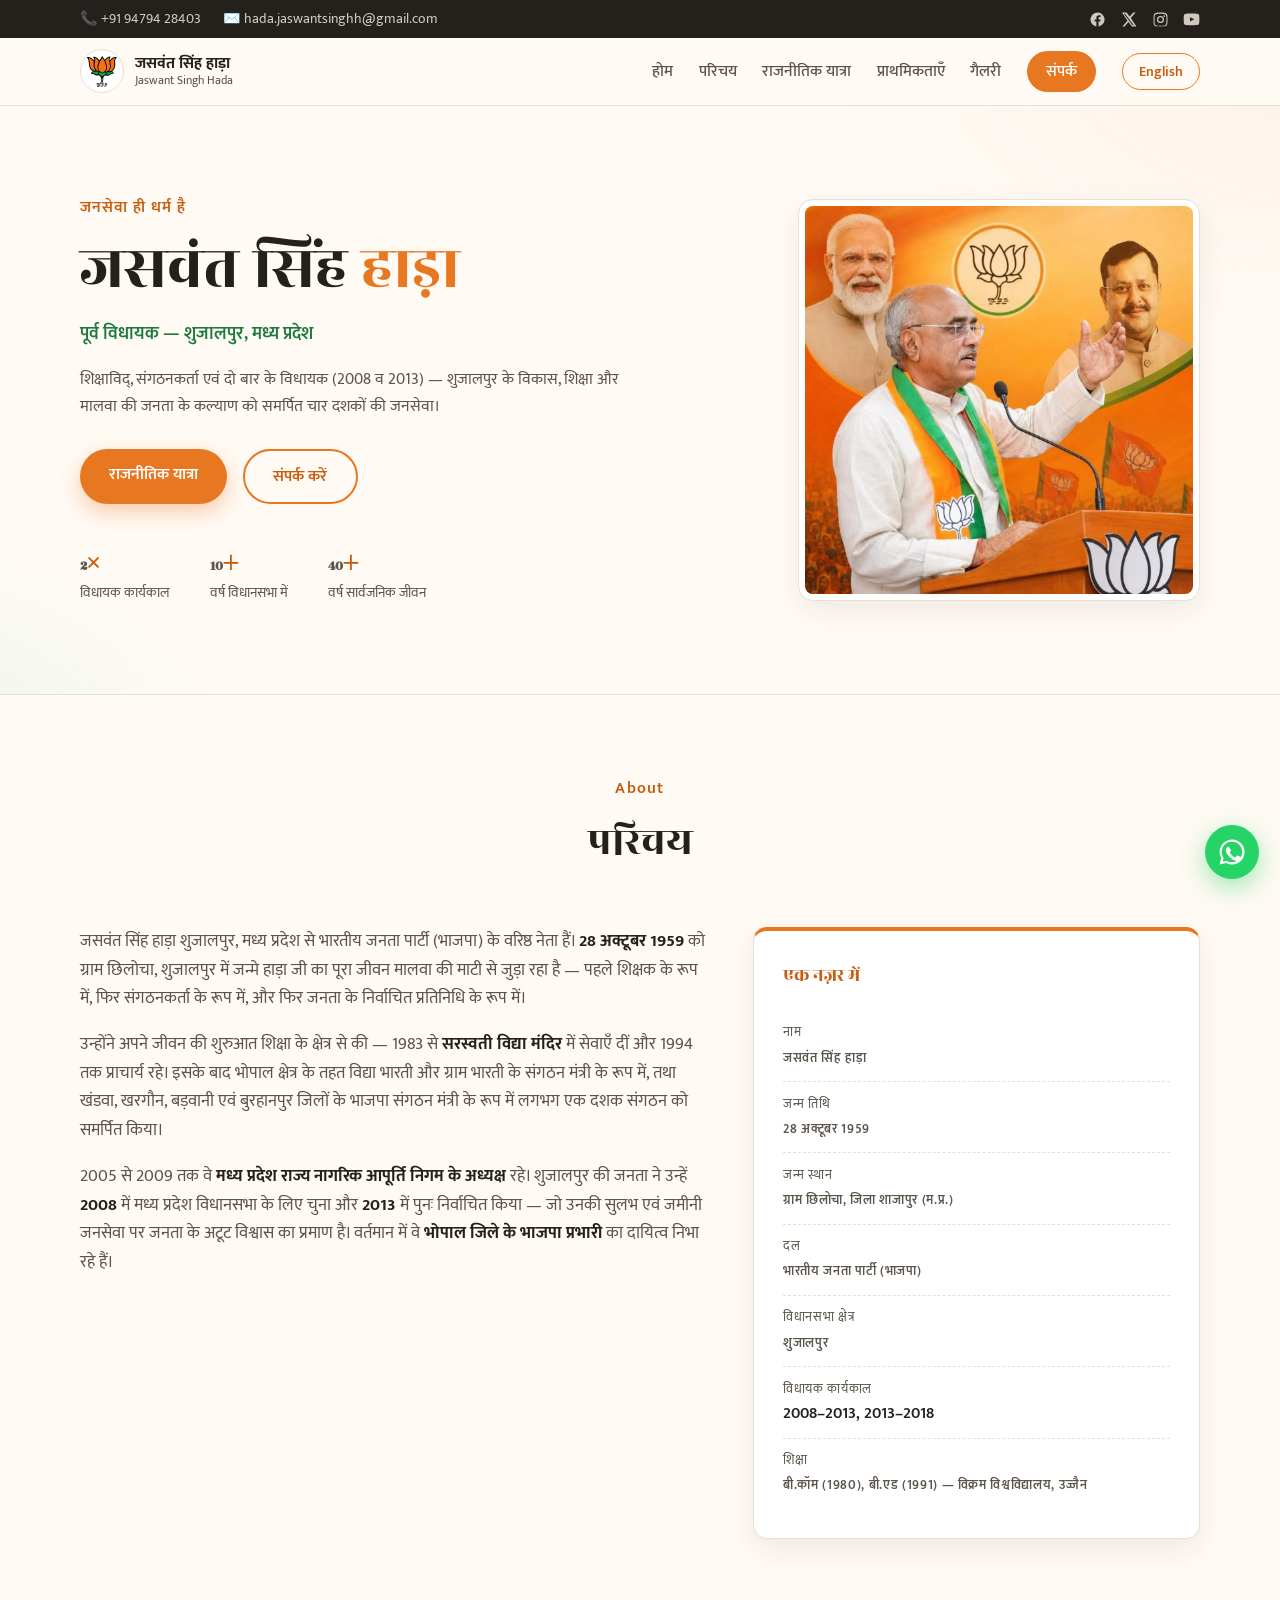
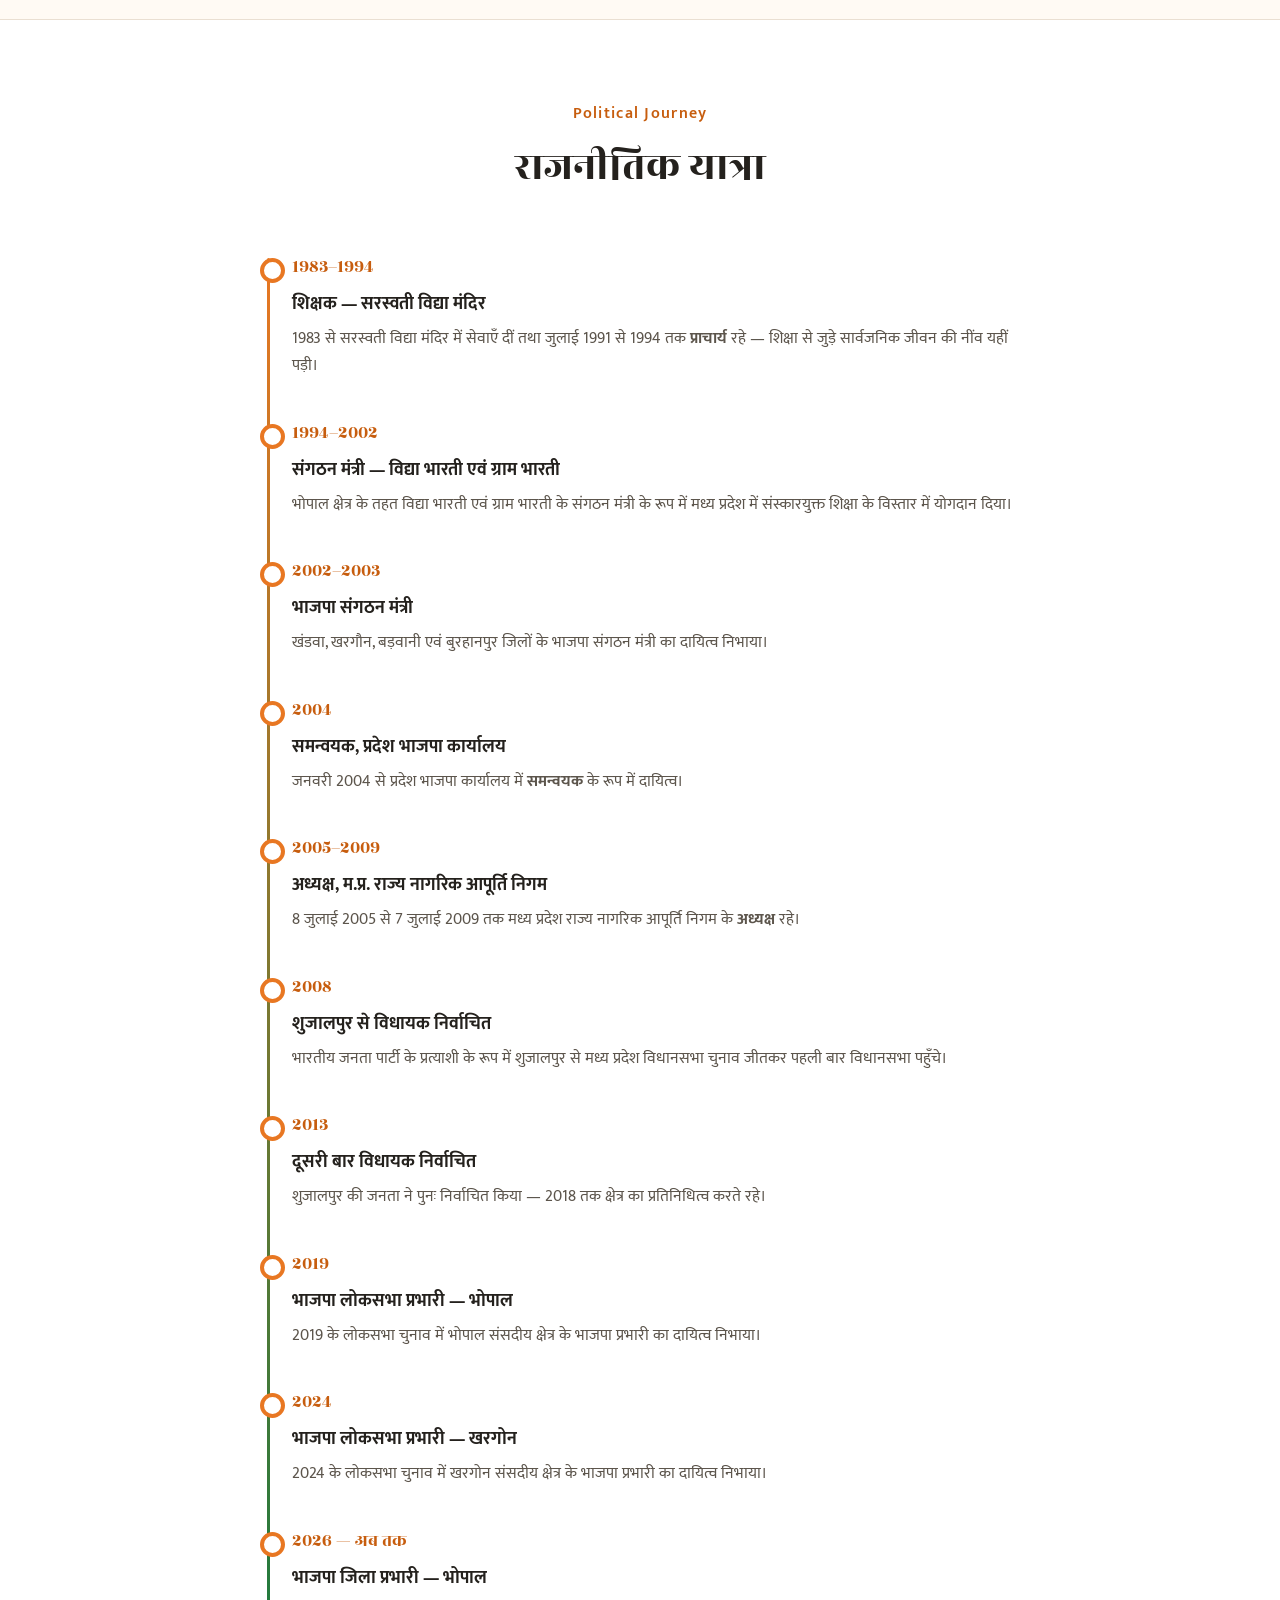
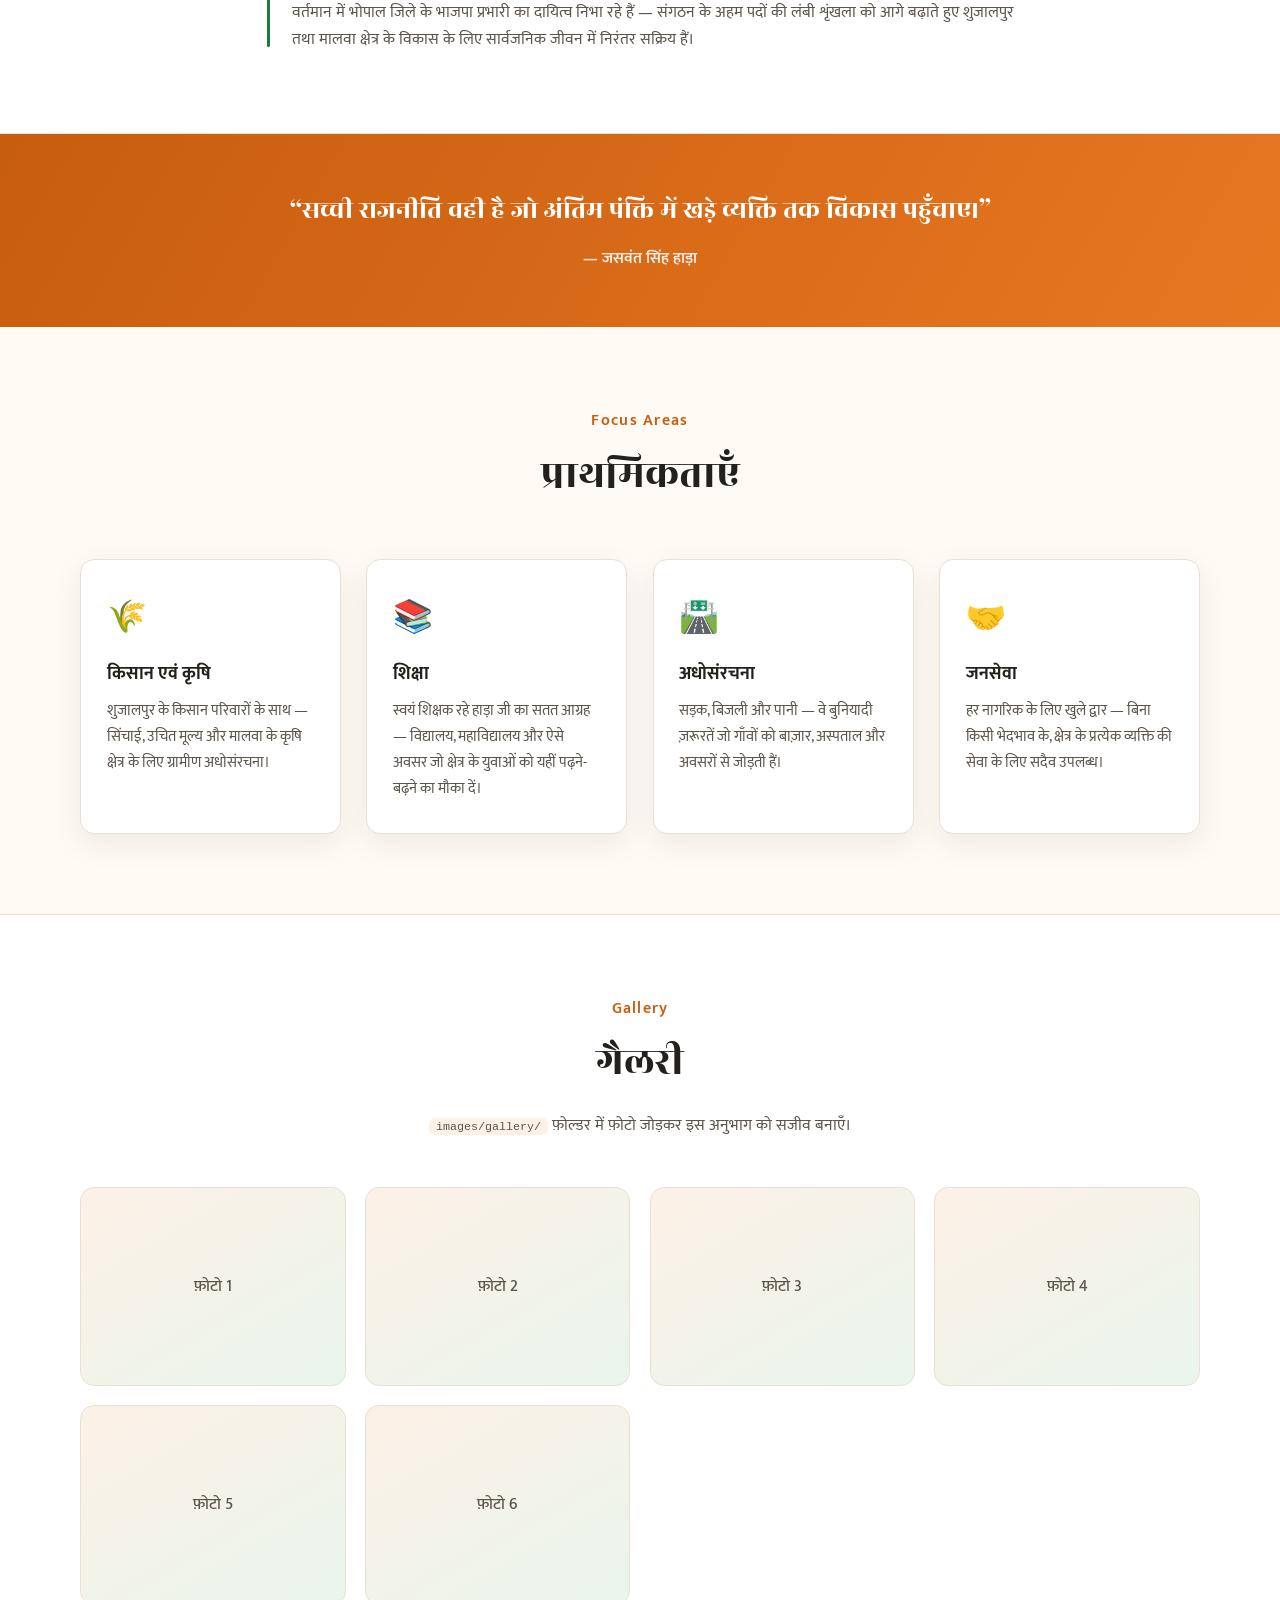
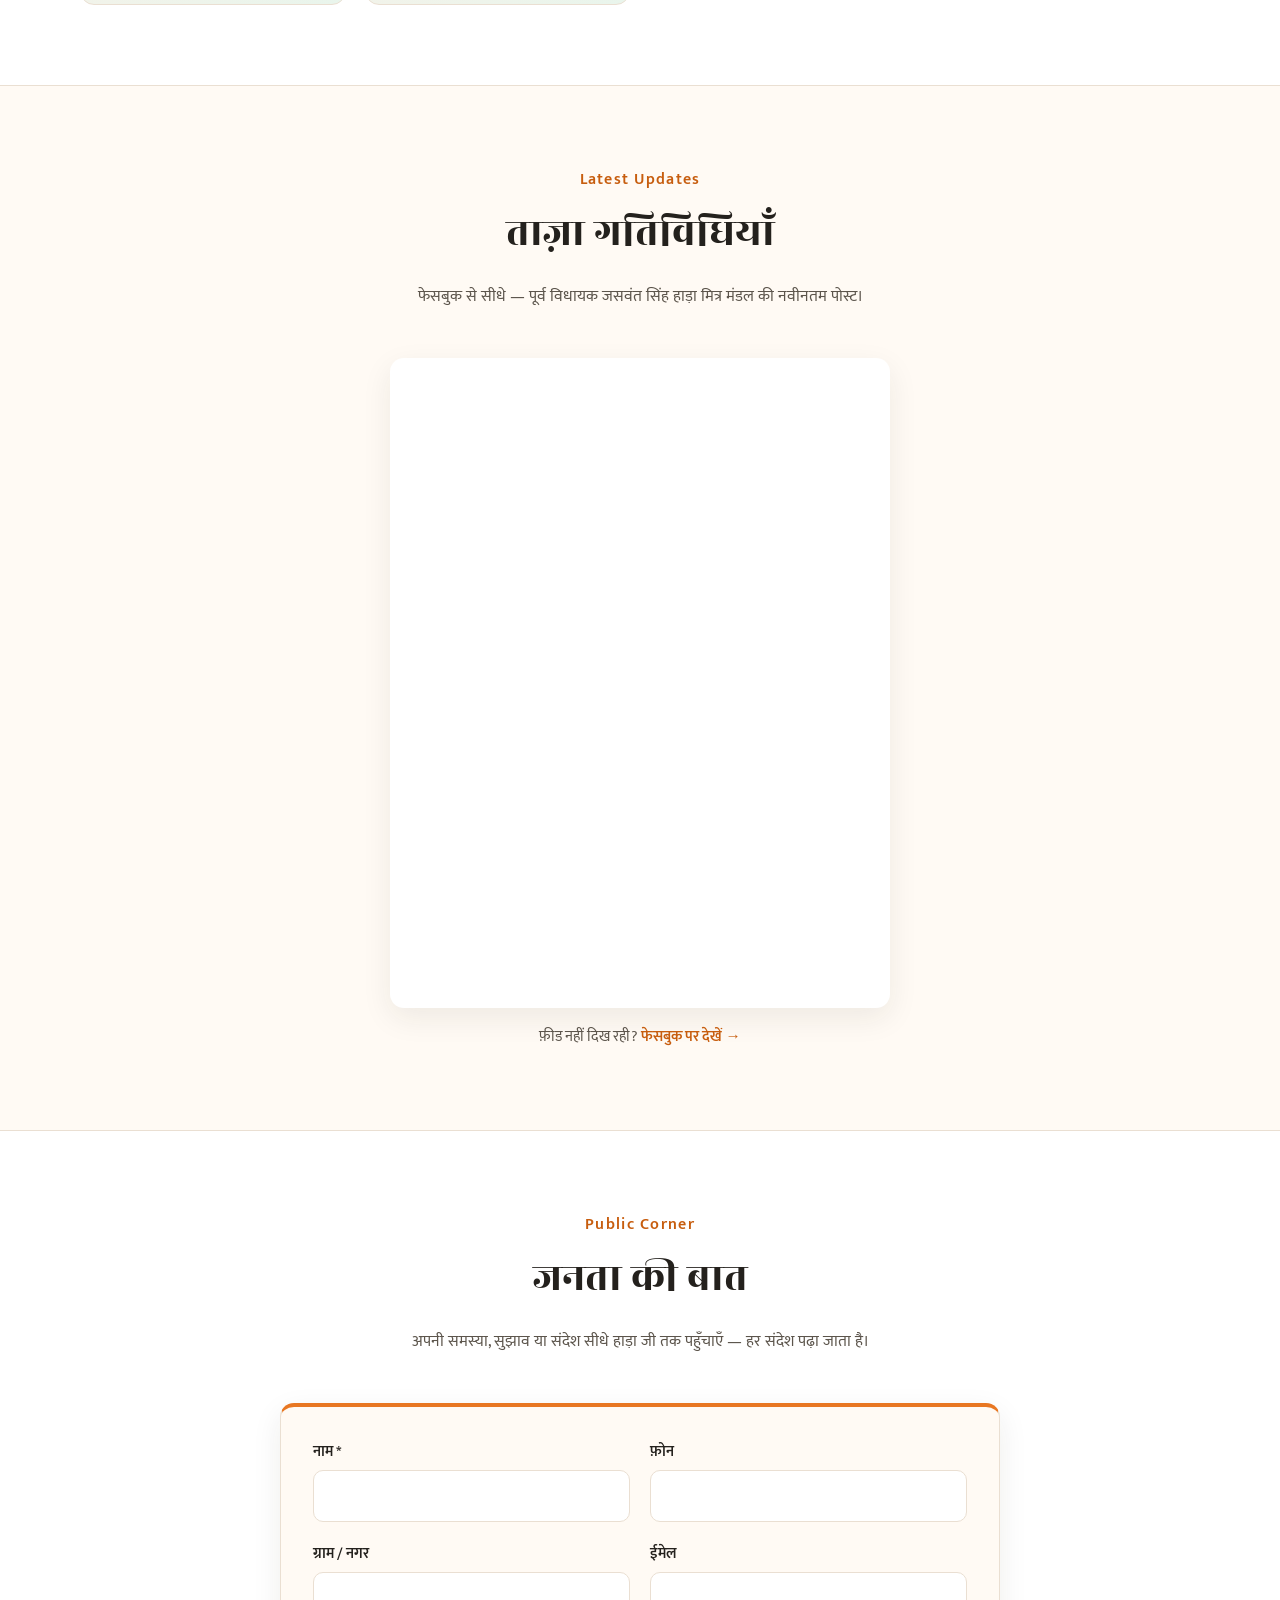
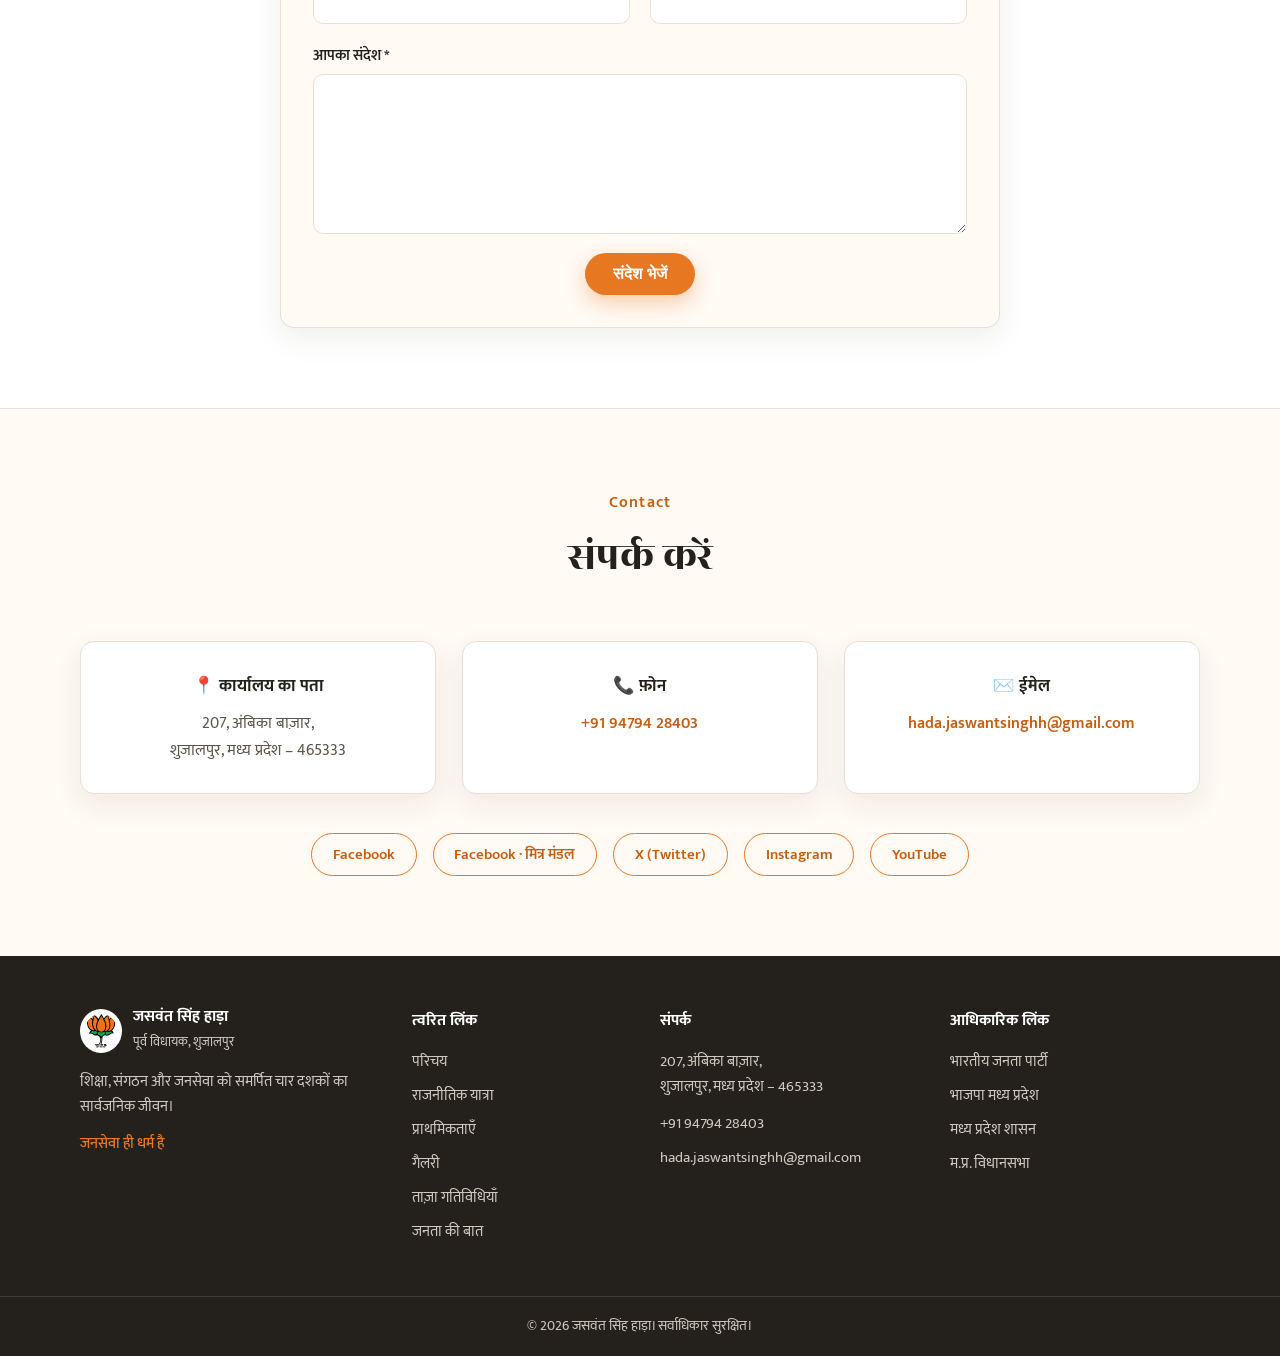
==== index.html @ 02f691a1 "Official website for Jaswant Singh Hada, former MLA Shujalpur Bilingual (Hindi default / English) si" ====
<!DOCTYPE html>
<html lang="hi" data-lang="hi">
<head>
  <meta charset="UTF-8" />
  <meta name="viewport" content="width=device-width, initial-scale=1.0" />
  <title>जसवंत सिंह हाड़ा | पूर्व विधायक, शुजालपुर</title>
  <meta name="description" content="जसवंत सिंह हाड़ा — पूर्व विधायक, शुजालपुर (मध्य प्रदेश), भारतीय जनता पार्टी की आधिकारिक वेबसाइट। Official website of Jaswant Singh Hada — former MLA, Shujalpur, Madhya Pradesh (BJP)." />
  <link rel="preconnect" href="https://fonts.googleapis.com" />
  <link rel="preconnect" href="https://fonts.gstatic.com" crossorigin />
  <link href="https://fonts.googleapis.com/css2?family=Mukta:wght@300;400;500;600;700&family=Rozha+One&display=swap" rel="stylesheet" />
  <link rel="icon" href="images/bjp-logo.svg" type="image/svg+xml" />
  <link rel="stylesheet" href="css/style.css" />
</head>
<body>

  <!-- ============ TOP BAR ============ -->
  <div class="topbar">
    <div class="container topbar-inner">
      <div class="topbar-contact">
        <a href="tel:+919479428403">📞 +91 94794 28403</a>
        <a href="mailto:hada.jaswantsinghh@gmail.com" class="topbar-email">✉️ hada.jaswantsinghh@gmail.com</a>
      </div>
      <div class="topbar-socials">
        <a href="https://www.facebook.com/Hada.JaswantSingh" target="_blank" rel="noopener" aria-label="Facebook">
          <svg viewBox="0 0 24 24" fill="currentColor"><path d="M22 12a10 10 0 1 0-11.6 9.9v-7H7.9V12h2.5V9.8c0-2.5 1.5-3.9 3.8-3.9 1.1 0 2.2.2 2.2.2v2.5h-1.3c-1.2 0-1.6.8-1.6 1.6V12h2.8l-.4 2.9h-2.4v7A10 10 0 0 0 22 12z"/></svg>
        </a>
        <a href="https://x.com/Hada4Shujalpur" target="_blank" rel="noopener" aria-label="X (Twitter)">
          <svg viewBox="0 0 24 24" fill="currentColor"><path d="M18.9 2H22l-6.8 7.8L23.2 22h-6.3l-4.9-6.4L6.4 22H3.3l7.3-8.3L2.8 2h6.4l4.4 5.9L18.9 2zm-1.1 18.1h1.7L7.1 3.8H5.3l12.5 16.3z"/></svg>
        </a>
        <a href="https://www.instagram.com/jaswant.hada" target="_blank" rel="noopener" aria-label="Instagram">
          <svg viewBox="0 0 24 24" fill="currentColor"><path d="M12 2.2c3.2 0 3.6 0 4.9.1 3.3.1 4.8 1.7 4.9 4.9.1 1.3.1 1.6.1 4.8s0 3.6-.1 4.8c-.1 3.2-1.7 4.8-4.9 4.9-1.3.1-1.6.1-4.9.1-3.2 0-3.6 0-4.8-.1-3.3-.1-4.8-1.7-4.9-4.9-.1-1.3-.1-1.6-.1-4.8s0-3.6.1-4.8C2.4 4 4 2.4 7.2 2.3 8.4 2.2 8.8 2.2 12 2.2zm0 1.8c-3.2 0-3.5 0-4.7.1-2.4.1-3.5 1.2-3.6 3.6-.1 1.2-.1 1.5-.1 4.7s0 3.5.1 4.7c.1 2.4 1.2 3.5 3.6 3.6 1.2.1 1.5.1 4.7.1s3.5 0 4.7-.1c2.4-.1 3.5-1.2 3.6-3.6.1-1.2.1-1.5.1-4.7s0-3.5-.1-4.7c-.1-2.4-1.2-3.5-3.6-3.6-1.2-.1-1.5-.1-4.7-.1zm0 3.1a5 5 0 1 1 0 10 5 5 0 0 1 0-10zm0 1.8a3.2 3.2 0 1 0 0 6.4 3.2 3.2 0 0 0 0-6.4zm5.2-2.9a1.2 1.2 0 1 1 0 2.4 1.2 1.2 0 0 1 0-2.4z"/></svg>
        </a>
        <a href="https://youtube.com/@hada.jaswant" target="_blank" rel="noopener" aria-label="YouTube">
          <svg viewBox="0 0 24 24" fill="currentColor"><path d="M23 7.2s-.2-1.6-.9-2.3c-.9-.9-1.9-.9-2.4-1C16.6 3.6 12 3.6 12 3.6s-4.6 0-7.7.3c-.4.1-1.4.1-2.3 1-.7.7-.9 2.3-.9 2.3S1 9.1 1 11v1.8c0 1.9.2 3.8.2 3.8s.2 1.6.9 2.3c.9.9 2 .9 2.5 1 1.8.2 7.4.3 7.4.3s4.6 0 7.7-.3c.4-.1 1.4-.1 2.3-1 .7-.7.9-2.3.9-2.3s.2-1.9.2-3.8V11c0-1.9-.2-3.8-.2-3.8zM9.8 14.9V8.7l6.2 3.1-6.2 3.1z"/></svg>
        </a>
      </div>
    </div>
  </div>

  <!-- ============ NAVBAR ============ -->
  <header class="navbar" id="navbar">
    <div class="container nav-inner">
      <a href="#home" class="brand">
        <span class="brand-mark"><img src="images/bjp-logo.svg" alt="भाजपा / BJP" /></span>
        <span class="brand-text">
          <strong><span class="lang-hi">जसवंत सिंह हाड़ा</span><span class="lang-en">Jaswant Singh Hada</span></strong>
          <small><span class="lang-hi">Jaswant Singh Hada</span><span class="lang-en">जसवंत सिंह हाड़ा</span></small>
        </span>
      </a>
      <nav class="nav-links" id="navLinks">
        <a href="#home"><span class="lang-hi">होम</span><span class="lang-en">Home</span></a>
        <a href="#about"><span class="lang-hi">परिचय</span><span class="lang-en">About</span></a>
        <a href="#journey"><span class="lang-hi">राजनीतिक यात्रा</span><span class="lang-en">Political Journey</span></a>
        <a href="#priorities"><span class="lang-hi">प्राथमिकताएँ</span><span class="lang-en">Focus Areas</span></a>
        <a href="#gallery"><span class="lang-hi">गैलरी</span><span class="lang-en">Gallery</span></a>
        <a href="#contact" class="nav-cta"><span class="lang-hi">संपर्क</span><span class="lang-en">Contact</span></a>
        <button class="lang-toggle" id="langToggle" aria-label="Switch language">English</button>
      </nav>
      <button class="nav-toggle" id="navToggle" aria-label="Toggle navigation">
        <span></span><span></span><span></span>
      </button>
    </div>
  </header>

  <!-- ============ HERO ============ -->
  <section class="hero" id="home">
    <div class="container hero-inner">
      <div class="hero-text">
        <p class="hero-eyebrow">जनसेवा ही धर्म है</p>
        <h1>
          <span class="lang-hi">जसवंत सिंह <span class="accent">हाड़ा</span></span>
          <span class="lang-en">Jaswant Singh <span class="accent">Hada</span></span>
        </h1>
        <p class="hero-sub">
          <span class="lang-hi">पूर्व विधायक — शुजालपुर, मध्य प्रदेश</span>
          <span class="lang-en">Former Member of Legislative Assembly &mdash; Shujalpur, Madhya Pradesh</span>
        </p>
        <p class="hero-desc">
          <span class="lang-hi">
            शिक्षाविद्, संगठनकर्ता एवं दो बार के विधायक (2008 व 2013) &mdash;
            शुजालपुर के विकास, शिक्षा और मालवा की जनता के कल्याण को समर्पित
            चार दशकों की जनसेवा।
          </span>
          <span class="lang-en">
            Educator, organisation leader, and two-term MLA (2008 &amp; 2013) &mdash;
            four decades of public service dedicated to the development of Shujalpur,
            education, and the welfare of the people of Malwa.
          </span>
        </p>
        <div class="hero-actions">
          <a href="#journey" class="btn btn-primary"><span class="lang-hi">राजनीतिक यात्रा</span><span class="lang-en">Political Journey</span></a>
          <a href="#contact" class="btn btn-outline"><span class="lang-hi">संपर्क करें</span><span class="lang-en">Get in Touch</span></a>
        </div>
        <div class="hero-stats">
          <div class="stat">
            <strong><span class="count" data-count="2">0</span>&times;</strong>
            <span class="lang-hi">विधायक कार्यकाल</span>
            <span class="lang-en">Terms as MLA</span>
          </div>
          <div class="stat">
            <strong><span class="count" data-count="10">0</span>+</strong>
            <span class="lang-hi">वर्ष विधानसभा में</span>
            <span class="lang-en">Years in the Assembly</span>
          </div>
          <div class="stat">
            <strong><span class="count" data-count="40">0</span>+</strong>
            <span class="lang-hi">वर्ष सार्वजनिक जीवन</span>
            <span class="lang-en">Years of Public Life</span>
          </div>
        </div>
      </div>
      <div class="hero-photo">
        <!-- TODO: Save the chosen campaign graphic (square, podium photo) as images/jaswant-singh-hada.jpg — the frame below is sized 1:1 for it -->
        <div class="photo-frame">
          <img src="images/jaswant-singh-hada.jpg" alt="जसवंत सिंह हाड़ा / Jaswant Singh Hada"
               onerror="this.style.display='none'; this.parentElement.classList.add('photo-placeholder');" />
          <div class="photo-fallback"><img src="images/bjp-logo.svg" alt="भाजपा / BJP" /></div>
        </div>
      </div>
    </div>
  </section>

  <!-- ============ ABOUT ============ -->
  <section class="section" id="about">
    <div class="container">
      <div class="section-head">
        <p class="section-eyebrow"><span class="lang-hi">About</span><span class="lang-en">परिचय</span></p>
        <h2><span class="lang-hi">परिचय</span><span class="lang-en">About Jaswant Singh Hada</span></h2>
      </div>
      <div class="about-grid">
        <div class="about-text">
          <p>
            <span class="lang-hi">
              जसवंत सिंह हाड़ा शुजालपुर, मध्य प्रदेश से भारतीय जनता पार्टी (भाजपा)
              के वरिष्ठ नेता हैं। <strong>28 अक्टूबर 1959</strong> को ग्राम छिलोचा,
              शुजालपुर में जन्मे हाड़ा जी का पूरा जीवन मालवा की माटी से जुड़ा रहा है
              &mdash; पहले शिक्षक के रूप में, फिर संगठनकर्ता के रूप में, और फिर जनता
              के निर्वाचित प्रतिनिधि के रूप में।
            </span>
            <span class="lang-en">
              Jaswant Singh Hada is a senior leader of the Bharatiya Janata Party (BJP)
              from Shujalpur, Madhya Pradesh. Born on <strong>28 October 1959</strong> in
              village Chhilocha, Shujalpur, he has spent his entire life in the soil of
              Malwa &mdash; first as an educator, then as an organisation man, and finally
              as the people's elected representative.
            </span>
          </p>
          <p>
            <span class="lang-hi">
              उन्होंने अपने जीवन की शुरुआत शिक्षा के क्षेत्र से की &mdash; 1983 से
              <strong>सरस्वती विद्या मंदिर</strong> में सेवाएँ दीं और 1994 तक प्राचार्य
              रहे। इसके बाद भोपाल क्षेत्र के तहत विद्या भारती और ग्राम भारती के संगठन
              मंत्री के रूप में, तथा खंडवा, खरगौन, बड़वानी एवं बुरहानपुर जिलों के भाजपा
              संगठन मंत्री के रूप में लगभग एक दशक संगठन को समर्पित किया।
            </span>
            <span class="lang-en">
              He began his career in education, serving <strong>Saraswati Vidya
              Mandir</strong> from 1983 and as its Principal until 1994. He then devoted
              nearly a decade to organisational work with Vidya Bharati and Gram Bharati
              in the Bhopal region, and as BJP Sangathan Mantri for the Khandwa, Khargone,
              Badwani, and Burhanpur districts.
            </span>
          </p>
          <p>
            <span class="lang-hi">
              2005 से 2009 तक वे <strong>मध्य प्रदेश राज्य नागरिक आपूर्ति निगम के
              अध्यक्ष</strong> रहे। शुजालपुर की जनता ने उन्हें <strong>2008</strong> में
              मध्य प्रदेश विधानसभा के लिए चुना और <strong>2013</strong> में पुनः
              निर्वाचित किया &mdash; जो उनकी सुलभ एवं जमीनी जनसेवा पर जनता के अटूट
              विश्वास का प्रमाण है। वर्तमान में वे <strong>भोपाल जिले के भाजपा
              प्रभारी</strong> का दायित्व निभा रहे हैं।
            </span>
            <span class="lang-en">
              From 2005 to 2009 he served as <strong>Chairman of the Madhya Pradesh State
              Civil Supplies Corporation</strong>. The people of Shujalpur elected him to
              the Madhya Pradesh Legislative Assembly in <strong>2008</strong> and
              re-elected him in <strong>2013</strong> &mdash; a testament to the trust he
              earned through accessible, grassroots-driven public service. He currently
              serves as the <strong>BJP's district in-charge for Bhopal</strong>.
            </span>
          </p>
        </div>
        <aside class="about-card">
          <h3><span class="lang-hi">एक नज़र में</span><span class="lang-en">At a Glance</span></h3>
          <ul>
            <li>
              <span><span class="lang-hi">नाम</span><span class="lang-en">Name</span></span>
              <strong><span class="lang-hi">जसवंत सिंह हाड़ा</span><span class="lang-en">Jaswant Singh Hada</span></strong>
            </li>
            <li>
              <span><span class="lang-hi">जन्म तिथि</span><span class="lang-en">Date of Birth</span></span>
              <strong><span class="lang-hi">28 अक्टूबर 1959</span><span class="lang-en">28 October 1959</span></strong>
            </li>
            <li>
              <span><span class="lang-hi">जन्म स्थान</span><span class="lang-en">Birthplace</span></span>
              <strong><span class="lang-hi">ग्राम छिलोचा, जिला शाजापुर (म.प्र.)</span><span class="lang-en">Village Chhilocha, District Shajapur (MP)</span></strong>
            </li>
            <li>
              <span><span class="lang-hi">दल</span><span class="lang-en">Party</span></span>
              <strong><span class="lang-hi">भारतीय जनता पार्टी (भाजपा)</span><span class="lang-en">Bharatiya Janata Party (BJP)</span></strong>
            </li>
            <li>
              <span><span class="lang-hi">विधानसभा क्षेत्र</span><span class="lang-en">Constituency</span></span>
              <strong><span class="lang-hi">शुजालपुर</span><span class="lang-en">Shujalpur</span></strong>
            </li>
            <li>
              <span><span class="lang-hi">विधायक कार्यकाल</span><span class="lang-en">Terms as MLA</span></span>
              <strong>2008&ndash;2013, 2013&ndash;2018</strong>
            </li>
            <li>
              <span><span class="lang-hi">शिक्षा</span><span class="lang-en">Education</span></span>
              <strong><span class="lang-hi">बी.कॉम (1980), बी.एड (1991) — विक्रम विश्वविद्यालय, उज्जैन</span><span class="lang-en">B.Com (1980), B.Ed (1991) — Vikram University, Ujjain</span></strong>
            </li>
          </ul>
        </aside>
      </div>
    </div>
  </section>

  <!-- ============ POLITICAL JOURNEY ============ -->
  <section class="section section-alt" id="journey">
    <div class="container">
      <div class="section-head">
        <p class="section-eyebrow"><span class="lang-hi">Political Journey</span><span class="lang-en">राजनीतिक यात्रा</span></p>
        <h2><span class="lang-hi">राजनीतिक यात्रा</span><span class="lang-en">Political Journey</span></h2>
      </div>
      <div class="timeline">
        <div class="timeline-item">
          <div class="timeline-year">1983&ndash;1994</div>
          <div class="timeline-body">
            <h3><span class="lang-hi">शिक्षक — सरस्वती विद्या मंदिर</span><span class="lang-en">Educator &mdash; Saraswati Vidya Mandir</span></h3>
            <p>
              <span class="lang-hi">
                1983 से सरस्वती विद्या मंदिर में सेवाएँ दीं तथा जुलाई 1991 से 1994 तक
                <strong>प्राचार्य</strong> रहे &mdash; शिक्षा से जुड़े सार्वजनिक जीवन
                की नींव यहीं पड़ी।
              </span>
              <span class="lang-en">
                Served Saraswati Vidya Mandir from 1983, and as its
                <strong>Principal</strong> from July 1991 to 1994 &mdash;
                laying the foundation of a public life rooted in education.
              </span>
            </p>
          </div>
        </div>
        <div class="timeline-item">
          <div class="timeline-year">1994&ndash;2002</div>
          <div class="timeline-body">
            <h3><span class="lang-hi">संगठन मंत्री — विद्या भारती एवं ग्राम भारती</span><span class="lang-en">Sangathan Mantri &mdash; Vidya Bharati &amp; Gram Bharati</span></h3>
            <p>
              <span class="lang-hi">
                भोपाल क्षेत्र के तहत विद्या भारती एवं ग्राम भारती के संगठन मंत्री के रूप
                में मध्य प्रदेश में संस्कारयुक्त शिक्षा के विस्तार में योगदान दिया।
              </span>
              <span class="lang-en">
                Organisation Secretary for Vidya Bharati and Gram Bharati in the Bhopal
                region, strengthening the network of value-based education across
                Madhya Pradesh.
              </span>
            </p>
          </div>
        </div>
        <div class="timeline-item">
          <div class="timeline-year">2002&ndash;2003</div>
          <div class="timeline-body">
            <h3><span class="lang-hi">भाजपा संगठन मंत्री</span><span class="lang-en">BJP Sangathan Mantri</span></h3>
            <p>
              <span class="lang-hi">
                खंडवा, खरगौन, बड़वानी एवं बुरहानपुर जिलों के भाजपा संगठन मंत्री का
                दायित्व निभाया।
              </span>
              <span class="lang-en">
                Organisation Secretary of the Bharatiya Janata Party for the Khandwa,
                Khargone, Badwani, and Burhanpur districts.
              </span>
            </p>
          </div>
        </div>
        <div class="timeline-item">
          <div class="timeline-year">2004</div>
          <div class="timeline-body">
            <h3><span class="lang-hi">समन्वयक, प्रदेश भाजपा कार्यालय</span><span class="lang-en">Coordinator, BJP State Office</span></h3>
            <p>
              <span class="lang-hi">
                जनवरी 2004 से प्रदेश भाजपा कार्यालय में <strong>समन्वयक</strong> के रूप
                में दायित्व।
              </span>
              <span class="lang-en">
                Appointed Coordinator at the Madhya Pradesh BJP state headquarters
                from January 2004.
              </span>
            </p>
          </div>
        </div>
        <div class="timeline-item">
          <div class="timeline-year">2005&ndash;2009</div>
          <div class="timeline-body">
            <h3><span class="lang-hi">अध्यक्ष, म.प्र. राज्य नागरिक आपूर्ति निगम</span><span class="lang-en">Chairman, MP State Civil Supplies Corporation</span></h3>
            <p>
              <span class="lang-hi">
                8 जुलाई 2005 से 7 जुलाई 2009 तक मध्य प्रदेश राज्य नागरिक आपूर्ति निगम
                के <strong>अध्यक्ष</strong> रहे।
              </span>
              <span class="lang-en">
                Served as Chairman of the Madhya Pradesh State Civil Supplies
                Corporation from 8 July 2005 to 7 July 2009.
              </span>
            </p>
          </div>
        </div>
        <div class="timeline-item">
          <div class="timeline-year">2008</div>
          <div class="timeline-body">
            <h3><span class="lang-hi">शुजालपुर से विधायक निर्वाचित</span><span class="lang-en">Elected MLA, Shujalpur</span></h3>
            <p>
              <span class="lang-hi">
                भारतीय जनता पार्टी के प्रत्याशी के रूप में शुजालपुर से मध्य प्रदेश
                विधानसभा चुनाव जीतकर पहली बार विधानसभा पहुँचे।
              </span>
              <span class="lang-en">
                Won the Madhya Pradesh Legislative Assembly election from Shujalpur on a
                Bharatiya Janata Party ticket, entering the Vidhan Sabha as the
                constituency's representative.
              </span>
            </p>
          </div>
        </div>
        <div class="timeline-item">
          <div class="timeline-year">2013</div>
          <div class="timeline-body">
            <h3><span class="lang-hi">दूसरी बार विधायक निर्वाचित</span><span class="lang-en">Re-elected for a Second Term</span></h3>
            <p>
              <span class="lang-hi">
                शुजालपुर की जनता ने पुनः निर्वाचित किया &mdash; 2018 तक क्षेत्र का
                प्रतिनिधित्व करते रहे।
              </span>
              <span class="lang-en">
                Re-elected by the people of Shujalpur, continuing to represent the
                constituency in the Madhya Pradesh Legislative Assembly until 2018.
              </span>
            </p>
          </div>
        </div>
        <div class="timeline-item">
          <div class="timeline-year">2019</div>
          <div class="timeline-body">
            <h3><span class="lang-hi">भाजपा लोकसभा प्रभारी — भोपाल</span><span class="lang-en">BJP Lok Sabha Prabhari &mdash; Bhopal</span></h3>
            <p>
              <span class="lang-hi">
                2019 के लोकसभा चुनाव में भोपाल संसदीय क्षेत्र के भाजपा प्रभारी का
                दायित्व निभाया।
              </span>
              <span class="lang-en">
                Served as the BJP's in-charge (Prabhari) for the Bhopal Lok Sabha
                constituency during the 2019 general election.
              </span>
            </p>
          </div>
        </div>
        <div class="timeline-item">
          <div class="timeline-year">2024</div>
          <div class="timeline-body">
            <h3><span class="lang-hi">भाजपा लोकसभा प्रभारी — खरगोन</span><span class="lang-en">BJP Lok Sabha Prabhari &mdash; Khargone</span></h3>
            <p>
              <span class="lang-hi">
                2024 के लोकसभा चुनाव में खरगोन संसदीय क्षेत्र के भाजपा प्रभारी का
                दायित्व निभाया।
              </span>
              <span class="lang-en">
                Served as the BJP's in-charge (Prabhari) for the Khargone Lok Sabha
                constituency during the 2024 general election.
              </span>
            </p>
          </div>
        </div>
        <div class="timeline-item">
          <div class="timeline-year"><span class="lang-hi">2026 — अब तक</span><span class="lang-en">2026 — Present</span></div>
          <div class="timeline-body">
            <h3><span class="lang-hi">भाजपा जिला प्रभारी — भोपाल</span><span class="lang-en">BJP District In-charge &mdash; Bhopal</span></h3>
            <p>
              <span class="lang-hi">
                वर्तमान में भोपाल जिले के भाजपा प्रभारी का दायित्व निभा रहे हैं &mdash;
                संगठन के अहम पदों की लंबी शृंखला को आगे बढ़ाते हुए शुजालपुर तथा मालवा
                क्षेत्र के विकास के लिए सार्वजनिक जीवन में निरंतर सक्रिय हैं।
              </span>
              <span class="lang-en">
                Currently serving as the BJP's district in-charge for Bhopal &mdash;
                continuing a long line of key organisational responsibilities while
                remaining active in public life for the development of Shujalpur and
                the Malwa region.
              </span>
            </p>
          </div>
        </div>
      </div>
    </div>
  </section>

  <!-- ============ QUOTE ============ -->
  <section class="quote-band">
    <div class="container">
      <blockquote>
        &ldquo;सच्ची राजनीति वही है जो अंतिम पंक्ति में खड़े व्यक्ति तक विकास पहुँचाए।&rdquo;
        <footer><span class="lang-hi">&mdash; जसवंत सिंह हाड़ा</span><span class="lang-en">&mdash; Jaswant Singh Hada</span></footer>
      </blockquote>
    </div>
  </section>

  <!-- ============ FOCUS AREAS ============ -->
  <section class="section" id="priorities">
    <div class="container">
      <div class="section-head">
        <p class="section-eyebrow"><span class="lang-hi">Focus Areas</span><span class="lang-en">प्राथमिकताएँ</span></p>
        <h2><span class="lang-hi">प्राथमिकताएँ</span><span class="lang-en">Areas of Focus</span></h2>
      </div>
      <div class="cards-grid">
        <div class="card">
          <div class="card-icon">🌾</div>
          <h3><span class="lang-hi">किसान एवं कृषि</span><span class="lang-en">Farmers &amp; Agriculture</span></h3>
          <p>
            <span class="lang-hi">शुजालपुर के किसान परिवारों के साथ &mdash; सिंचाई, उचित मूल्य और मालवा के कृषि क्षेत्र के लिए ग्रामीण अधोसंरचना।</span>
            <span class="lang-en">Standing with the farming families of Shujalpur — irrigation, fair prices, and rural infrastructure for the agrarian heart of Malwa.</span>
          </p>
        </div>
        <div class="card">
          <div class="card-icon">📚</div>
          <h3><span class="lang-hi">शिक्षा</span><span class="lang-en">Education</span></h3>
          <p>
            <span class="lang-hi">स्वयं शिक्षक रहे हाड़ा जी का सतत आग्रह &mdash; विद्यालय, महाविद्यालय और ऐसे अवसर जो क्षेत्र के युवाओं को यहीं पढ़ने-बढ़ने का मौका दें।</span>
            <span class="lang-en">A trained educator himself, championing schools, colleges, and opportunities that keep the region's youth learning and earning locally.</span>
          </p>
        </div>
        <div class="card">
          <div class="card-icon">🛣️</div>
          <h3><span class="lang-hi">अधोसंरचना</span><span class="lang-en">Infrastructure</span></h3>
          <p>
            <span class="lang-hi">सड़क, बिजली और पानी &mdash; वे बुनियादी ज़रूरतें जो गाँवों को बाज़ार, अस्पताल और अवसरों से जोड़ती हैं।</span>
            <span class="lang-en">Roads, electricity, and water — the everyday essentials that connect villages to markets, hospitals, and opportunity.</span>
          </p>
        </div>
        <div class="card">
          <div class="card-icon">🤝</div>
          <h3><span class="lang-hi">जनसेवा</span><span class="lang-en">Jan Seva</span></h3>
          <p>
            <span class="lang-hi">हर नागरिक के लिए खुले द्वार &mdash; बिना किसी भेदभाव के, क्षेत्र के प्रत्येक व्यक्ति की सेवा के लिए सदैव उपलब्ध।</span>
            <span class="lang-en">An open-door approach to public service — accessible to every citizen of the constituency, regardless of background.</span>
          </p>
        </div>
      </div>
    </div>
  </section>

  <!-- ============ GALLERY ============ -->
  <section class="section section-alt" id="gallery">
    <div class="container">
      <div class="section-head">
        <p class="section-eyebrow"><span class="lang-hi">Gallery</span><span class="lang-en">झलकियाँ</span></p>
        <h2><span class="lang-hi">गैलरी</span><span class="lang-en">Gallery</span></h2>
        <p class="section-note">
          <!-- TODO: Add photos to the images/gallery/ folder and update the src attributes below -->
          <span class="lang-hi"><code>images/gallery/</code> फ़ोल्डर में फ़ोटो जोड़कर इस अनुभाग को सजीव बनाएँ।</span>
          <span class="lang-en">Add photographs to <code>images/gallery/</code> to bring this section to life.</span>
        </p>
      </div>
      <div class="gallery-grid">
        <figure class="gallery-item placeholder"><span><span class="lang-hi">फ़ोटो 1</span><span class="lang-en">Photo 1</span></span></figure>
        <figure class="gallery-item placeholder"><span><span class="lang-hi">फ़ोटो 2</span><span class="lang-en">Photo 2</span></span></figure>
        <figure class="gallery-item placeholder"><span><span class="lang-hi">फ़ोटो 3</span><span class="lang-en">Photo 3</span></span></figure>
        <figure class="gallery-item placeholder"><span><span class="lang-hi">फ़ोटो 4</span><span class="lang-en">Photo 4</span></span></figure>
        <figure class="gallery-item placeholder"><span><span class="lang-hi">फ़ोटो 5</span><span class="lang-en">Photo 5</span></span></figure>
        <figure class="gallery-item placeholder"><span><span class="lang-hi">फ़ोटो 6</span><span class="lang-en">Photo 6</span></span></figure>
      </div>
    </div>
  </section>

  <!-- ============ LATEST UPDATES (Facebook live feed) ============ -->
  <section class="section" id="updates">
    <div class="container">
      <div class="section-head">
        <p class="section-eyebrow"><span class="lang-hi">Latest Updates</span><span class="lang-en">ताज़ा गतिविधियाँ</span></p>
        <h2><span class="lang-hi">ताज़ा गतिविधियाँ</span><span class="lang-en">Latest Updates</span></h2>
        <p class="section-note">
          <span class="lang-hi">फेसबुक से सीधे — पूर्व विधायक जसवंत सिंह हाड़ा मित्र मंडल की नवीनतम पोस्ट।</span>
          <span class="lang-en">Live from Facebook — the latest posts from the Jaswant Singh Hada Mitra Mandal page.</span>
        </p>
      </div>
      <div class="fb-feed">
        <iframe
          title="Facebook feed"
          src="https://www.facebook.com/plugins/page.php?href=https%3A%2F%2Fwww.facebook.com%2Fhada.jaswant&tabs=timeline&width=500&height=650&small_header=false&adapt_container_width=true&hide_cover=false&show_facepile=false&locale=hi_IN"
          width="500" height="650"
          style="border:none;overflow:hidden"
          scrolling="no" frameborder="0" allowfullscreen="true" loading="lazy"
          allow="autoplay; clipboard-write; encrypted-media; picture-in-picture; web-share">
        </iframe>
        <p class="fb-feed-fallback">
          <span class="lang-hi">फ़ीड नहीं दिख रही? <a href="https://www.facebook.com/hada.jaswant" target="_blank" rel="noopener">फेसबुक पर देखें →</a></span>
          <span class="lang-en">Feed not loading? <a href="https://www.facebook.com/hada.jaswant" target="_blank" rel="noopener">View on Facebook →</a></span>
        </p>
      </div>
    </div>
  </section>

  <!-- ============ PUBLIC CORNER ============ -->
  <section class="section section-alt" id="public-corner">
    <div class="container">
      <div class="section-head">
        <p class="section-eyebrow"><span class="lang-hi">Public Corner</span><span class="lang-en">जनता की बात</span></p>
        <h2><span class="lang-hi">जनता की बात</span><span class="lang-en">Public Corner</span></h2>
        <p class="section-note">
          <span class="lang-hi">अपनी समस्या, सुझाव या संदेश सीधे हाड़ा जी तक पहुँचाएँ — हर संदेश पढ़ा जाता है।</span>
          <span class="lang-en">Send your concern, suggestion, or message directly to Hada ji — every message is read.</span>
        </p>
      </div>
      <form class="pc-form" action="https://formsubmit.co/hada.jaswantsinghh@gmail.com" method="POST">
        <input type="hidden" name="_subject" value="जनता की बात — वेबसाइट से नया संदेश" />
        <input type="text" name="_honey" class="pc-honey" tabindex="-1" autocomplete="off" />
        <div class="pc-row">
          <label>
            <span class="lang-hi">नाम *</span><span class="lang-en">Name *</span>
            <input type="text" name="name" required />
          </label>
          <label>
            <span class="lang-hi">फ़ोन</span><span class="lang-en">Phone</span>
            <input type="tel" name="phone" />
          </label>
        </div>
        <div class="pc-row">
          <label>
            <span class="lang-hi">ग्राम / नगर</span><span class="lang-en">Village / Town</span>
            <input type="text" name="village" />
          </label>
          <label>
            <span class="lang-hi">ईमेल</span><span class="lang-en">Email</span>
            <input type="email" name="email" />
          </label>
        </div>
        <label>
          <span class="lang-hi">आपका संदेश *</span><span class="lang-en">Your Message *</span>
          <textarea name="message" rows="5" required></textarea>
        </label>
        <button type="submit" class="btn btn-primary">
          <span class="lang-hi">संदेश भेजें</span><span class="lang-en">Send Message</span>
        </button>
      </form>
    </div>
  </section>

  <!-- ============ CONTACT ============ -->
  <section class="section" id="contact">
    <div class="container">
      <div class="section-head">
        <p class="section-eyebrow"><span class="lang-hi">Contact</span><span class="lang-en">संपर्क</span></p>
        <h2><span class="lang-hi">संपर्क करें</span><span class="lang-en">Get in Touch</span></h2>
      </div>
      <div class="contact-grid">
        <div class="contact-card">
          <h3>📍 <span class="lang-hi">कार्यालय का पता</span><span class="lang-en">Office Address</span></h3>
          <p>
            <span class="lang-hi">207, अंबिका बाज़ार,<br />शुजालपुर, मध्य प्रदेश &ndash; 465333</span>
            <span class="lang-en">207, Ambika Bazar,<br />Shujalpur, Madhya Pradesh &ndash; 465333</span>
          </p>
        </div>
        <div class="contact-card">
          <h3>📞 <span class="lang-hi">फ़ोन</span><span class="lang-en">Phone</span></h3>
          <p><a href="tel:+919479428403">+91 94794 28403</a></p>
        </div>
        <div class="contact-card">
          <h3>✉️ <span class="lang-hi">ईमेल</span><span class="lang-en">Email</span></h3>
          <p><a href="mailto:hada.jaswantsinghh@gmail.com">hada.jaswantsinghh@gmail.com</a></p>
        </div>
      </div>
      <div class="socials">
        <a href="https://www.facebook.com/Hada.JaswantSingh" target="_blank" rel="noopener" aria-label="Facebook — personal profile">Facebook</a>
        <a href="https://www.facebook.com/hada.jaswant" target="_blank" rel="noopener" aria-label="Facebook — Mitra Mandal page">Facebook &middot; मित्र मंडल</a>
        <a href="https://x.com/Hada4Shujalpur" target="_blank" rel="noopener" aria-label="Twitter / X">X (Twitter)</a>
        <a href="https://www.instagram.com/jaswant.hada" target="_blank" rel="noopener" aria-label="Instagram">Instagram</a>
        <a href="https://youtube.com/@hada.jaswant" target="_blank" rel="noopener" aria-label="YouTube">YouTube</a>
      </div>
    </div>
  </section>

  <!-- ============ FOOTER ============ -->
  <footer class="footer">
    <div class="container footer-grid">
      <div class="footer-col footer-brand">
        <div class="footer-brand-head">
          <img src="images/bjp-logo.svg" alt="भाजपा / BJP" />
          <div>
            <strong><span class="lang-hi">जसवंत सिंह हाड़ा</span><span class="lang-en">Jaswant Singh Hada</span></strong>
            <small><span class="lang-hi">पूर्व विधायक, शुजालपुर</span><span class="lang-en">Former MLA, Shujalpur</span></small>
          </div>
        </div>
        <p>
          <span class="lang-hi">शिक्षा, संगठन और जनसेवा को समर्पित चार दशकों का सार्वजनिक जीवन।</span>
          <span class="lang-en">Four decades of public life dedicated to education, organisation, and jan seva.</span>
        </p>
        <p class="footer-tag">जनसेवा ही धर्म है</p>
      </div>
      <div class="footer-col">
        <h4><span class="lang-hi">त्वरित लिंक</span><span class="lang-en">Quick Links</span></h4>
        <nav class="footer-links">
          <a href="#about"><span class="lang-hi">परिचय</span><span class="lang-en">About</span></a>
          <a href="#journey"><span class="lang-hi">राजनीतिक यात्रा</span><span class="lang-en">Political Journey</span></a>
          <a href="#priorities"><span class="lang-hi">प्राथमिकताएँ</span><span class="lang-en">Focus Areas</span></a>
          <a href="#gallery"><span class="lang-hi">गैलरी</span><span class="lang-en">Gallery</span></a>
          <a href="#updates"><span class="lang-hi">ताज़ा गतिविधियाँ</span><span class="lang-en">Latest Updates</span></a>
          <a href="#public-corner"><span class="lang-hi">जनता की बात</span><span class="lang-en">Public Corner</span></a>
        </nav>
      </div>
      <div class="footer-col">
        <h4><span class="lang-hi">संपर्क</span><span class="lang-en">Contact</span></h4>
        <address>
          <span class="lang-hi">207, अंबिका बाज़ार,<br />शुजालपुर, मध्य प्रदेश &ndash; 465333</span>
          <span class="lang-en">207, Ambika Bazar,<br />Shujalpur, Madhya Pradesh &ndash; 465333</span>
        </address>
        <nav class="footer-links">
          <a href="tel:+919479428403">+91 94794 28403</a>
          <a href="mailto:hada.jaswantsinghh@gmail.com">hada.jaswantsinghh@gmail.com</a>
        </nav>
      </div>
      <div class="footer-col">
        <h4><span class="lang-hi">आधिकारिक लिंक</span><span class="lang-en">Official Links</span></h4>
        <nav class="footer-links">
          <a href="https://www.bjp.org" target="_blank" rel="noopener"><span class="lang-hi">भारतीय जनता पार्टी</span><span class="lang-en">Bharatiya Janata Party</span></a>
          <a href="https://mp.bjp.org" target="_blank" rel="noopener"><span class="lang-hi">भाजपा मध्य प्रदेश</span><span class="lang-en">BJP Madhya Pradesh</span></a>
          <a href="https://mp.gov.in" target="_blank" rel="noopener"><span class="lang-hi">मध्य प्रदेश शासन</span><span class="lang-en">Government of Madhya Pradesh</span></a>
          <a href="https://vidhansabha.mp.gov.in" target="_blank" rel="noopener"><span class="lang-hi">म.प्र. विधानसभा</span><span class="lang-en">MP Vidhan Sabha</span></a>
        </nav>
      </div>
    </div>
    <div class="footer-bottom">
      <div class="container">
        <p>
          &copy; <span id="year"></span>
          <span class="lang-hi">जसवंत सिंह हाड़ा। सर्वाधिकार सुरक्षित।</span>
          <span class="lang-en">Jaswant Singh Hada. All rights reserved.</span>
        </p>
      </div>
    </div>
  </footer>

  <!-- ============ WHATSAPP FLOAT ============ -->
  <a href="https://wa.me/919479428403" target="_blank" rel="noopener" class="wa-float" aria-label="WhatsApp">
    <svg viewBox="0 0 24 24" fill="currentColor"><path d="M12 2a10 10 0 0 0-8.6 15L2 22l5.1-1.3A10 10 0 1 0 12 2zm0 1.8a8.2 8.2 0 1 1-4.2 15.3l-.3-.2-3 .8.8-2.9-.2-.3A8.2 8.2 0 0 1 12 3.8zm-3.1 4c-.2 0-.5.1-.8.4-.3.3-1 1-1 2.5s1.1 2.9 1.2 3.1c.2.2 2.1 3.2 5.1 4.5.7.3 1.3.5 1.7.6.7.2 1.4.2 1.9.1.6-.1 1.8-.7 2-1.4.3-.7.3-1.3.2-1.4 0-.2-.3-.2-.6-.4-.3-.1-1.8-.9-2-1-.3-.1-.5-.1-.7.1-.2.3-.8 1-.9 1.2-.2.2-.3.2-.6.1-.3-.2-1.3-.5-2.4-1.5-.9-.8-1.5-1.8-1.7-2.1-.2-.3 0-.5.1-.6l.5-.6c.1-.2.2-.3.3-.5.1-.2 0-.4 0-.5L9.8 8.3c-.2-.6-.5-.5-.7-.5h-.2z"/></svg>
  </a>

  <script src="js/script.js"></script>
</body>
</html>
---- css/style.css ----
/* ============================================================
   Jaswant Singh Hada — Official Website
   ============================================================ */

:root {
  --saffron: #e87722;
  --saffron-dark: #c75d0e;
  --saffron-light: #fdf1e7;
  --green: #1d7a3e;
  --ink: #24211d;
  --ink-soft: #5c554c;
  --cream: #fffaf4;
  --white: #ffffff;
  --line: #eadfd2;
  --radius: 14px;
  --shadow: 0 10px 30px rgba(36, 33, 29, 0.08);
  --font-head: "Rozha One", serif;
  --font-body: "Mukta", "Segoe UI", sans-serif;
}

* { margin: 0; padding: 0; box-sizing: border-box; }

/* ============ Language switching ============ */
html[data-lang="hi"] .lang-en { display: none !important; }
html[data-lang="en"] .lang-hi { display: none !important; }

html { scroll-behavior: smooth; }

body {
  font-family: var(--font-body);
  color: var(--ink);
  background: var(--cream);
  line-height: 1.7;
}

img { max-width: 100%; display: block; }

.container {
  width: min(1120px, 92%);
  margin-inline: auto;
}

/* ============ Top bar ============ */
.topbar {
  background: var(--ink);
  color: #cfc8be;
  font-size: 0.88rem;
}

.topbar-inner {
  display: flex;
  justify-content: space-between;
  align-items: center;
  padding-block: 0.45rem;
  gap: 1rem;
}

.topbar-contact {
  display: flex;
  gap: 1.4rem;
  flex-wrap: wrap;
}

.topbar-contact a {
  color: #cfc8be;
  text-decoration: none;
  transition: color 0.2s;
}

.topbar-contact a:hover { color: var(--saffron); }

.topbar-socials {
  display: flex;
  gap: 0.9rem;
  align-items: center;
}

.topbar-socials a {
  color: #cfc8be;
  display: grid;
  place-items: center;
  transition: color 0.2s;
}

.topbar-socials a:hover { color: var(--saffron); }

.topbar-socials svg { width: 17px; height: 17px; }

@media (max-width: 600px) {
  .topbar-email { display: none; }
}

/* ============ Navbar ============ */
.navbar {
  position: sticky;
  top: 0;
  z-index: 100;
  background: rgba(255, 250, 244, 0.92);
  backdrop-filter: blur(10px);
  border-bottom: 1px solid var(--line);
}

.nav-inner {
  display: flex;
  align-items: center;
  justify-content: space-between;
  padding-block: 0.7rem;
}

.brand {
  display: flex;
  align-items: center;
  gap: 0.7rem;
  text-decoration: none;
  color: var(--ink);
}

.brand-mark {
  display: grid;
  place-items: center;
  width: 44px;
  height: 44px;
  border-radius: 50%;
  background: var(--white);
  border: 1px solid var(--line);
}

.brand-mark img {
  width: 70%;
  height: auto;
}

.brand-text { display: flex; flex-direction: column; line-height: 1.2; }
.brand-text strong { font-size: 1.02rem; }
.brand-text small { color: var(--ink-soft); font-size: 0.78rem; }

.nav-links {
  display: flex;
  align-items: center;
  gap: 1.6rem;
}

.nav-links a {
  text-decoration: none;
  color: var(--ink-soft);
  font-weight: 500;
  font-size: 0.98rem;
  transition: color 0.2s;
}

.nav-links a:hover { color: var(--saffron-dark); }

.nav-cta {
  background: var(--saffron);
  color: var(--white) !important;
  padding: 0.45rem 1.2rem;
  border-radius: 999px;
  transition: background 0.2s;
}

.nav-cta:hover { background: var(--saffron-dark); }

.lang-toggle {
  background: none;
  border: 1.5px solid var(--saffron);
  color: var(--saffron-dark);
  padding: 0.35rem 1rem;
  border-radius: 999px;
  font-family: var(--font-body);
  font-weight: 600;
  font-size: 0.88rem;
  cursor: pointer;
  transition: background 0.2s, color 0.2s;
}

.lang-toggle:hover {
  background: var(--saffron);
  color: var(--white);
}

.nav-toggle {
  display: none;
  flex-direction: column;
  gap: 5px;
  background: none;
  border: none;
  cursor: pointer;
  padding: 6px;
}

.nav-toggle span {
  width: 24px;
  height: 2.5px;
  background: var(--ink);
  border-radius: 2px;
  transition: transform 0.25s, opacity 0.25s;
}

.nav-toggle.open span:nth-child(1) { transform: translateY(7.5px) rotate(45deg); }
.nav-toggle.open span:nth-child(2) { opacity: 0; }
.nav-toggle.open span:nth-child(3) { transform: translateY(-7.5px) rotate(-45deg); }

/* ============ Hero ============ */
.hero {
  background:
    radial-gradient(60rem 30rem at 110% -10%, var(--saffron-light), transparent 60%),
    radial-gradient(40rem 24rem at -10% 110%, #e9f5ec, transparent 55%),
    var(--cream);
  border-bottom: 1px solid var(--line);
}

.hero-inner {
  display: grid;
  grid-template-columns: 1.25fr 0.75fr;
  align-items: center;
  gap: 3rem;
  padding-block: 5.5rem;
}

.hero-eyebrow {
  color: var(--saffron-dark);
  font-weight: 600;
  letter-spacing: 0.06em;
  margin-bottom: 0.8rem;
}

.hero h1 {
  font-family: var(--font-head);
  font-size: clamp(2.4rem, 5.5vw, 4rem);
  line-height: 1.1;
  font-weight: 400;
}

.hero h1 .accent { color: var(--saffron); }

.hero-sub {
  margin-top: 0.9rem;
  font-size: 1.15rem;
  font-weight: 600;
  color: var(--green);
}

.hero-desc {
  margin-top: 1rem;
  color: var(--ink-soft);
  max-width: 34rem;
}

.hero-actions {
  display: flex;
  gap: 1rem;
  margin-top: 1.8rem;
  flex-wrap: wrap;
}

.btn {
  display: inline-block;
  padding: 0.75rem 1.8rem;
  border-radius: 999px;
  text-decoration: none;
  font-weight: 600;
  font-size: 0.98rem;
  transition: transform 0.15s, background 0.2s, color 0.2s;
}

.btn:hover { transform: translateY(-2px); }

.btn-primary {
  background: var(--saffron);
  color: var(--white);
  box-shadow: 0 8px 20px rgba(232, 119, 34, 0.35);
}

.btn-primary:hover { background: var(--saffron-dark); }

.btn-outline {
  border: 2px solid var(--saffron);
  color: var(--saffron-dark);
}

.btn-outline:hover { background: var(--saffron-light); }

.hero-stats {
  display: flex;
  gap: 2.5rem;
  margin-top: 2.6rem;
  flex-wrap: wrap;
}

.stat strong {
  display: block;
  font-family: var(--font-head);
  font-size: 1.9rem;
  color: var(--saffron-dark);
  line-height: 1.1;
}

.stat span { color: var(--ink-soft); font-size: 0.9rem; }

/* Hero photo */
.hero-photo { display: flex; justify-content: center; }

.photo-frame {
  position: relative;
  width: min(400px, 86vw);
  aspect-ratio: 1 / 1;
  border-radius: var(--radius);
  overflow: hidden;
  box-shadow: var(--shadow);
  border: 6px solid var(--white);
  outline: 1px solid var(--line);
  background: linear-gradient(150deg, var(--saffron-light), #e9f5ec);
}

.photo-frame img {
  width: 100%;
  height: 100%;
  object-fit: cover;
}

.photo-fallback {
  display: none;
  position: absolute;
  inset: 0;
  place-items: center;
}

.photo-fallback img {
  width: 42%;
  height: auto;
  opacity: 0.9;
}

.photo-frame.photo-placeholder .photo-fallback { display: grid; }

/* ============ Sections ============ */
.section { padding-block: 5rem; }

.section-alt {
  background: var(--white);
  border-block: 1px solid var(--line);
}

.section-head { text-align: center; margin-bottom: 3rem; }

.section-eyebrow {
  color: var(--saffron-dark);
  font-weight: 600;
  letter-spacing: 0.08em;
  margin-bottom: 0.4rem;
}

.section-head h2 {
  font-family: var(--font-head);
  font-weight: 400;
  font-size: clamp(1.8rem, 4vw, 2.6rem);
}

.section-note { color: var(--ink-soft); margin-top: 0.8rem; }
.section-note code {
  background: var(--saffron-light);
  padding: 0.1rem 0.45rem;
  border-radius: 6px;
  font-size: 0.9em;
}

/* ============ About ============ */
.about-grid {
  display: grid;
  grid-template-columns: 1.4fr 1fr;
  gap: 3rem;
  align-items: start;
}

.about-text p + p { margin-top: 1.1rem; }
.about-text { color: var(--ink-soft); font-size: 1.05rem; }
.about-text strong { color: var(--ink); }

.about-card {
  background: var(--white);
  border: 1px solid var(--line);
  border-top: 4px solid var(--saffron);
  border-radius: var(--radius);
  padding: 1.8rem;
  box-shadow: var(--shadow);
}

.about-card h3 {
  font-family: var(--font-head);
  font-weight: 400;
  margin-bottom: 1.2rem;
  color: var(--saffron-dark);
}

.about-card ul { list-style: none; }

.about-card li {
  display: flex;
  flex-direction: column;
  padding-block: 0.65rem;
  border-bottom: 1px dashed var(--line);
}

.about-card li:last-child { border-bottom: none; }
.about-card li span { font-size: 0.82rem; color: var(--ink-soft); text-transform: uppercase; letter-spacing: 0.05em; }
.about-card li strong { font-weight: 600; }

/* ============ Timeline ============ */
.timeline {
  position: relative;
  max-width: 760px;
  margin-inline: auto;
  padding-left: 2rem;
}

.timeline::before {
  content: "";
  position: absolute;
  left: 7px;
  top: 6px;
  bottom: 6px;
  width: 3px;
  border-radius: 3px;
  background: linear-gradient(var(--saffron), var(--green));
}

.timeline-item {
  position: relative;
  padding-bottom: 2.4rem;
}

.timeline-item:last-child { padding-bottom: 0; }

.timeline-item::before {
  content: "";
  position: absolute;
  left: -2rem;
  top: 6px;
  width: 17px;
  height: 17px;
  border-radius: 50%;
  background: var(--white);
  border: 4px solid var(--saffron);
}

.timeline-year {
  font-family: var(--font-head);
  color: var(--saffron-dark);
  font-size: 1.15rem;
  margin-bottom: 0.3rem;
}

.timeline-body h3 { font-size: 1.15rem; margin-bottom: 0.35rem; }
.timeline-body p { color: var(--ink-soft); }

/* ============ Cards (Focus Areas) ============ */
.cards-grid {
  display: grid;
  grid-template-columns: repeat(auto-fit, minmax(230px, 1fr));
  gap: 1.6rem;
}

.card {
  background: var(--white);
  border: 1px solid var(--line);
  border-radius: var(--radius);
  padding: 1.9rem 1.6rem;
  box-shadow: var(--shadow);
  transition: transform 0.2s, border-color 0.2s;
}

.card:hover {
  transform: translateY(-5px);
  border-color: var(--saffron);
}

.card-icon { font-size: 2rem; margin-bottom: 0.9rem; }
.card h3 { font-size: 1.12rem; margin-bottom: 0.5rem; }
.card p { color: var(--ink-soft); font-size: 0.96rem; }

/* ============ Gallery ============ */
.gallery-grid {
  display: grid;
  grid-template-columns: repeat(auto-fit, minmax(240px, 1fr));
  gap: 1.2rem;
}

.gallery-item {
  aspect-ratio: 4 / 3;
  border-radius: var(--radius);
  overflow: hidden;
  background: var(--cream);
  border: 1px solid var(--line);
}

.gallery-item img {
  width: 100%;
  height: 100%;
  object-fit: cover;
  transition: transform 0.3s;
}

.gallery-item:hover img { transform: scale(1.04); }

.gallery-item.placeholder {
  display: grid;
  place-items: center;
  color: var(--ink-soft);
  background:
    linear-gradient(150deg, var(--saffron-light), #e9f5ec);
  font-weight: 500;
}

/* ============ Public Corner form ============ */
.pc-form {
  max-width: 720px;
  margin-inline: auto;
  display: flex;
  flex-direction: column;
  gap: 1.2rem;
  background: var(--cream);
  border: 1px solid var(--line);
  border-top: 4px solid var(--saffron);
  border-radius: var(--radius);
  padding: 2rem;
  box-shadow: var(--shadow);
}

.pc-row {
  display: grid;
  grid-template-columns: 1fr 1fr;
  gap: 1.2rem;
}

@media (max-width: 600px) {
  .pc-row { grid-template-columns: 1fr; }
}

.pc-form label {
  display: flex;
  flex-direction: column;
  gap: 0.35rem;
  font-weight: 600;
  font-size: 0.95rem;
  color: var(--ink);
}

.pc-form input,
.pc-form textarea {
  font-family: var(--font-body);
  font-size: 1rem;
  padding: 0.7rem 0.9rem;
  border: 1.5px solid var(--line);
  border-radius: 10px;
  background: var(--white);
  color: var(--ink);
  transition: border-color 0.2s;
}

.pc-form input:focus,
.pc-form textarea:focus {
  outline: none;
  border-color: var(--saffron);
}

.pc-form textarea { resize: vertical; }

.pc-form button { align-self: center; border: none; cursor: pointer; }

.pc-honey { display: none !important; }

/* ============ Facebook feed ============ */
.fb-feed {
  display: flex;
  flex-direction: column;
  align-items: center;
  gap: 1rem;
}

.fb-feed iframe {
  max-width: 100%;
  border-radius: var(--radius);
  box-shadow: var(--shadow);
  background: var(--white);
}

.fb-feed-fallback { color: var(--ink-soft); font-size: 0.95rem; }

.fb-feed-fallback a {
  color: var(--saffron-dark);
  font-weight: 600;
  text-decoration: none;
}

.fb-feed-fallback a:hover { text-decoration: underline; }

/* ============ Contact ============ */
.contact-grid {
  display: grid;
  grid-template-columns: repeat(auto-fit, minmax(240px, 1fr));
  gap: 1.6rem;
}

.contact-card {
  background: var(--white);
  border: 1px solid var(--line);
  border-radius: var(--radius);
  padding: 1.8rem;
  text-align: center;
  box-shadow: var(--shadow);
}

.contact-card h3 { margin-bottom: 0.6rem; font-size: 1.08rem; }
.contact-card p { color: var(--ink-soft); }

.contact-card a {
  color: var(--saffron-dark);
  text-decoration: none;
  font-weight: 600;
  word-break: break-all;
}

.contact-card a:hover { text-decoration: underline; }

.socials {
  display: flex;
  justify-content: center;
  gap: 1rem;
  margin-top: 2.4rem;
  flex-wrap: wrap;
}

.socials a {
  text-decoration: none;
  color: var(--saffron-dark);
  border: 1.5px solid var(--saffron);
  padding: 0.5rem 1.3rem;
  border-radius: 999px;
  font-weight: 600;
  font-size: 0.92rem;
  transition: background 0.2s, color 0.2s;
}

.socials a:hover {
  background: var(--saffron);
  color: var(--white);
}

/* ============ Quote band ============ */
.quote-band {
  background: linear-gradient(120deg, var(--saffron-dark), var(--saffron));
  padding-block: 3.5rem;
}

.quote-band blockquote {
  max-width: 800px;
  margin-inline: auto;
  text-align: center;
  color: var(--white);
  font-family: var(--font-head);
  font-size: clamp(1.25rem, 3vw, 1.7rem);
  line-height: 1.5;
}

.quote-band blockquote footer {
  margin-top: 1rem;
  font-family: var(--font-body);
  font-size: 1rem;
  font-weight: 600;
  opacity: 0.9;
}

/* ============ Footer ============ */
.footer {
  background: var(--ink);
  color: #cfc8be;
}

.footer-grid {
  display: grid;
  grid-template-columns: 1.4fr 1fr 1.2fr 1.2fr;
  gap: 2.5rem;
  padding-block: 3.2rem;
}

@media (max-width: 900px) {
  .footer-grid { grid-template-columns: 1fr 1fr; }
}

@media (max-width: 560px) {
  .footer-grid { grid-template-columns: 1fr; gap: 2rem; }
}

.footer-col h4 {
  color: var(--white);
  font-size: 1.02rem;
  margin-bottom: 0.9rem;
}

.footer-col p, .footer-col address {
  font-size: 0.93rem;
  font-style: normal;
  line-height: 1.7;
  margin-bottom: 0.7rem;
}

.footer-brand-head {
  display: flex;
  align-items: center;
  gap: 0.7rem;
  margin-bottom: 0.9rem;
}

.footer-brand-head img {
  width: 42px;
  height: auto;
  background: var(--white);
  border-radius: 50%;
  padding: 5px;
}

.footer-brand-head strong { display: block; color: var(--white); line-height: 1.3; }
.footer-brand-head small { font-size: 0.82rem; }

.footer-links {
  display: flex;
  flex-direction: column;
  gap: 0.55rem;
}

.footer-links a {
  color: #cfc8be;
  text-decoration: none;
  font-size: 0.93rem;
  transition: color 0.2s;
}

.footer-links a:hover { color: var(--saffron); }

.footer-tag { color: var(--saffron); font-weight: 500; }

.footer-bottom {
  border-top: 1px solid rgba(255, 255, 255, 0.12);
  padding-block: 1.1rem;
  font-size: 0.88rem;
  text-align: center;
}

/* ============ WhatsApp float ============ */
.wa-float {
  position: fixed;
  right: 1.3rem;
  bottom: 1.3rem;
  z-index: 90;
  width: 54px;
  height: 54px;
  border-radius: 50%;
  display: grid;
  place-items: center;
  background: #25d366;
  color: var(--white);
  box-shadow: 0 8px 24px rgba(37, 211, 102, 0.45);
  transition: transform 0.15s;
}

.wa-float:hover { transform: scale(1.08); }

.wa-float svg { width: 30px; height: 30px; }

/* ============ Reveal animation ============ */
.reveal {
  opacity: 0;
  transform: translateY(24px);
  transition: opacity 0.6s ease, transform 0.6s ease;
}

.reveal.visible {
  opacity: 1;
  transform: none;
}

/* ============ Responsive ============ */
@media (max-width: 860px) {
  .hero-inner {
    grid-template-columns: 1fr;
    text-align: center;
    padding-block: 3.5rem;
    gap: 2.4rem;
  }

  .hero-desc { margin-inline: auto; }
  .hero-actions, .hero-stats { justify-content: center; }
  .hero-photo { order: -1; }

  .about-grid { grid-template-columns: 1fr; }

  .nav-toggle { display: flex; }

  .nav-links {
    position: absolute;
    top: 100%;
    left: 0;
    right: 0;
    flex-direction: column;
    background: var(--white);
    border-bottom: 1px solid var(--line);
    padding: 1.4rem;
    gap: 1.1rem;
    display: none;
  }

  .nav-links.open { display: flex; }
}
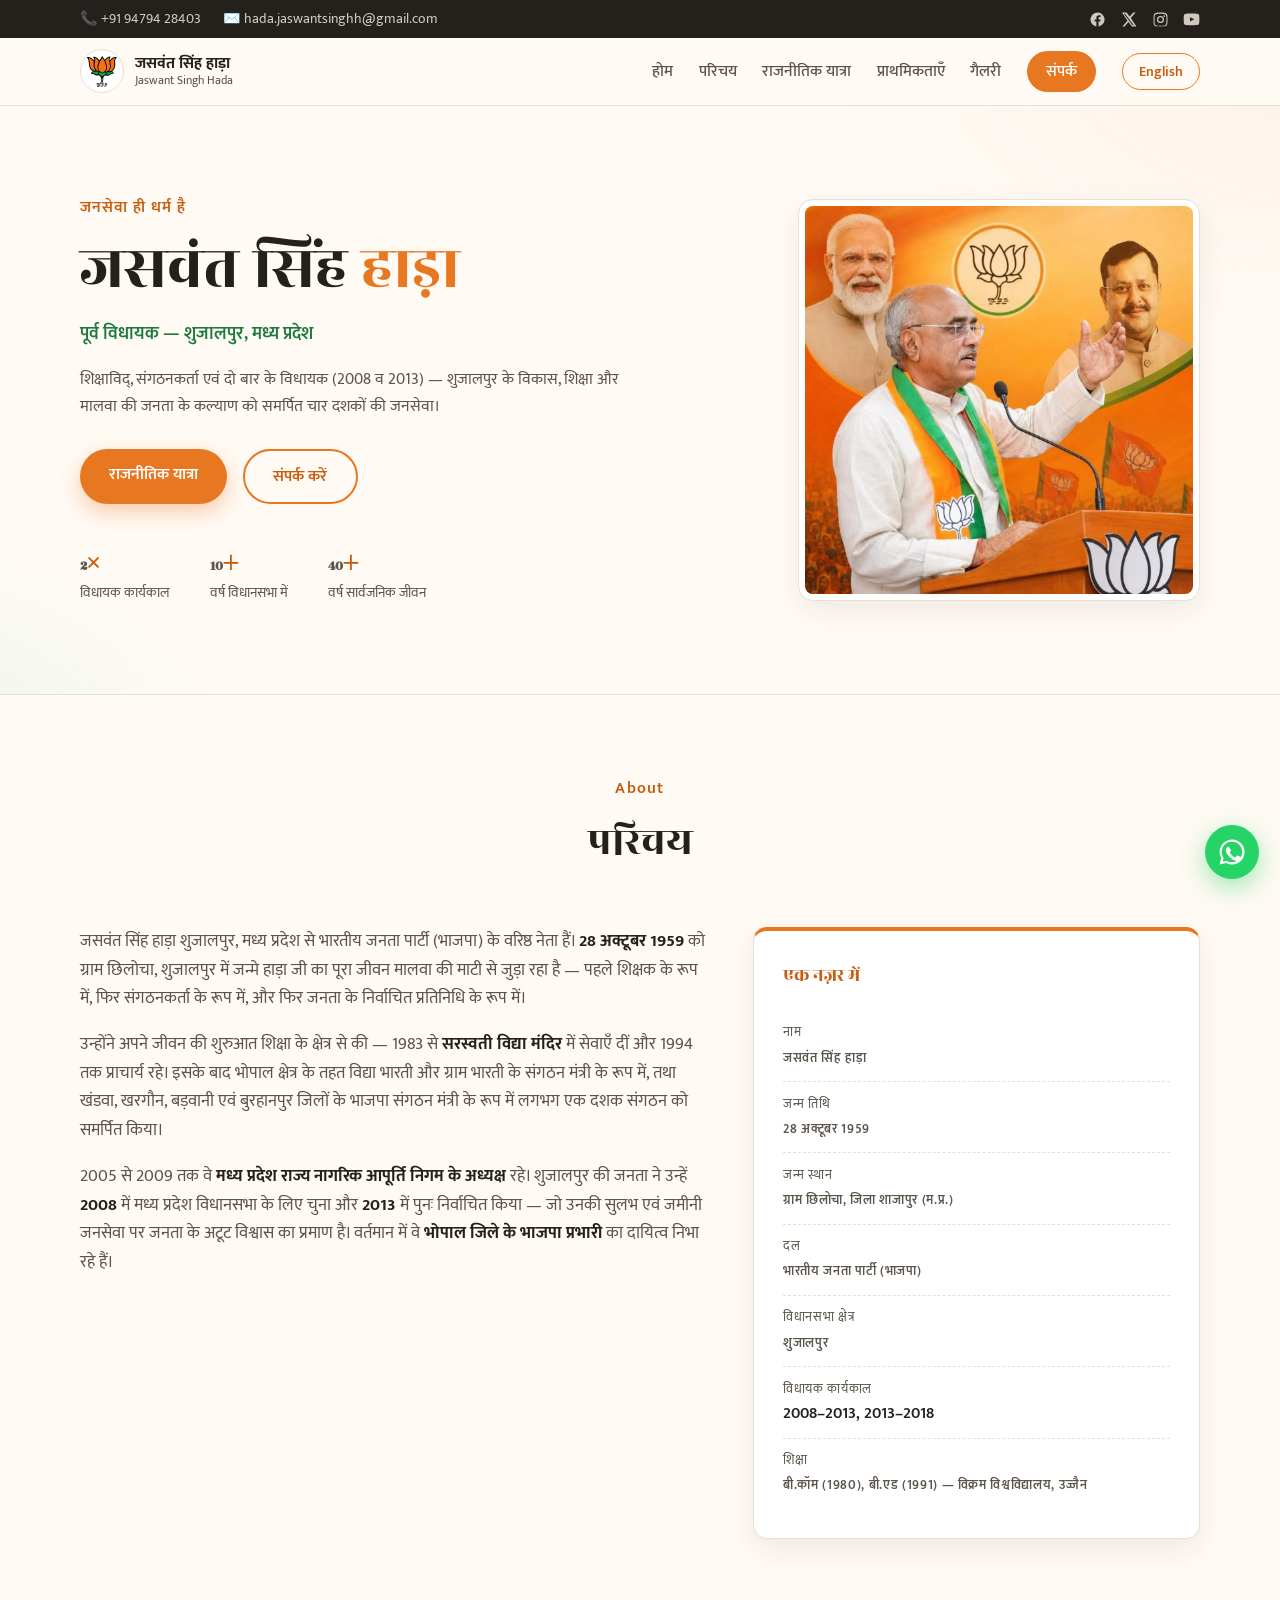
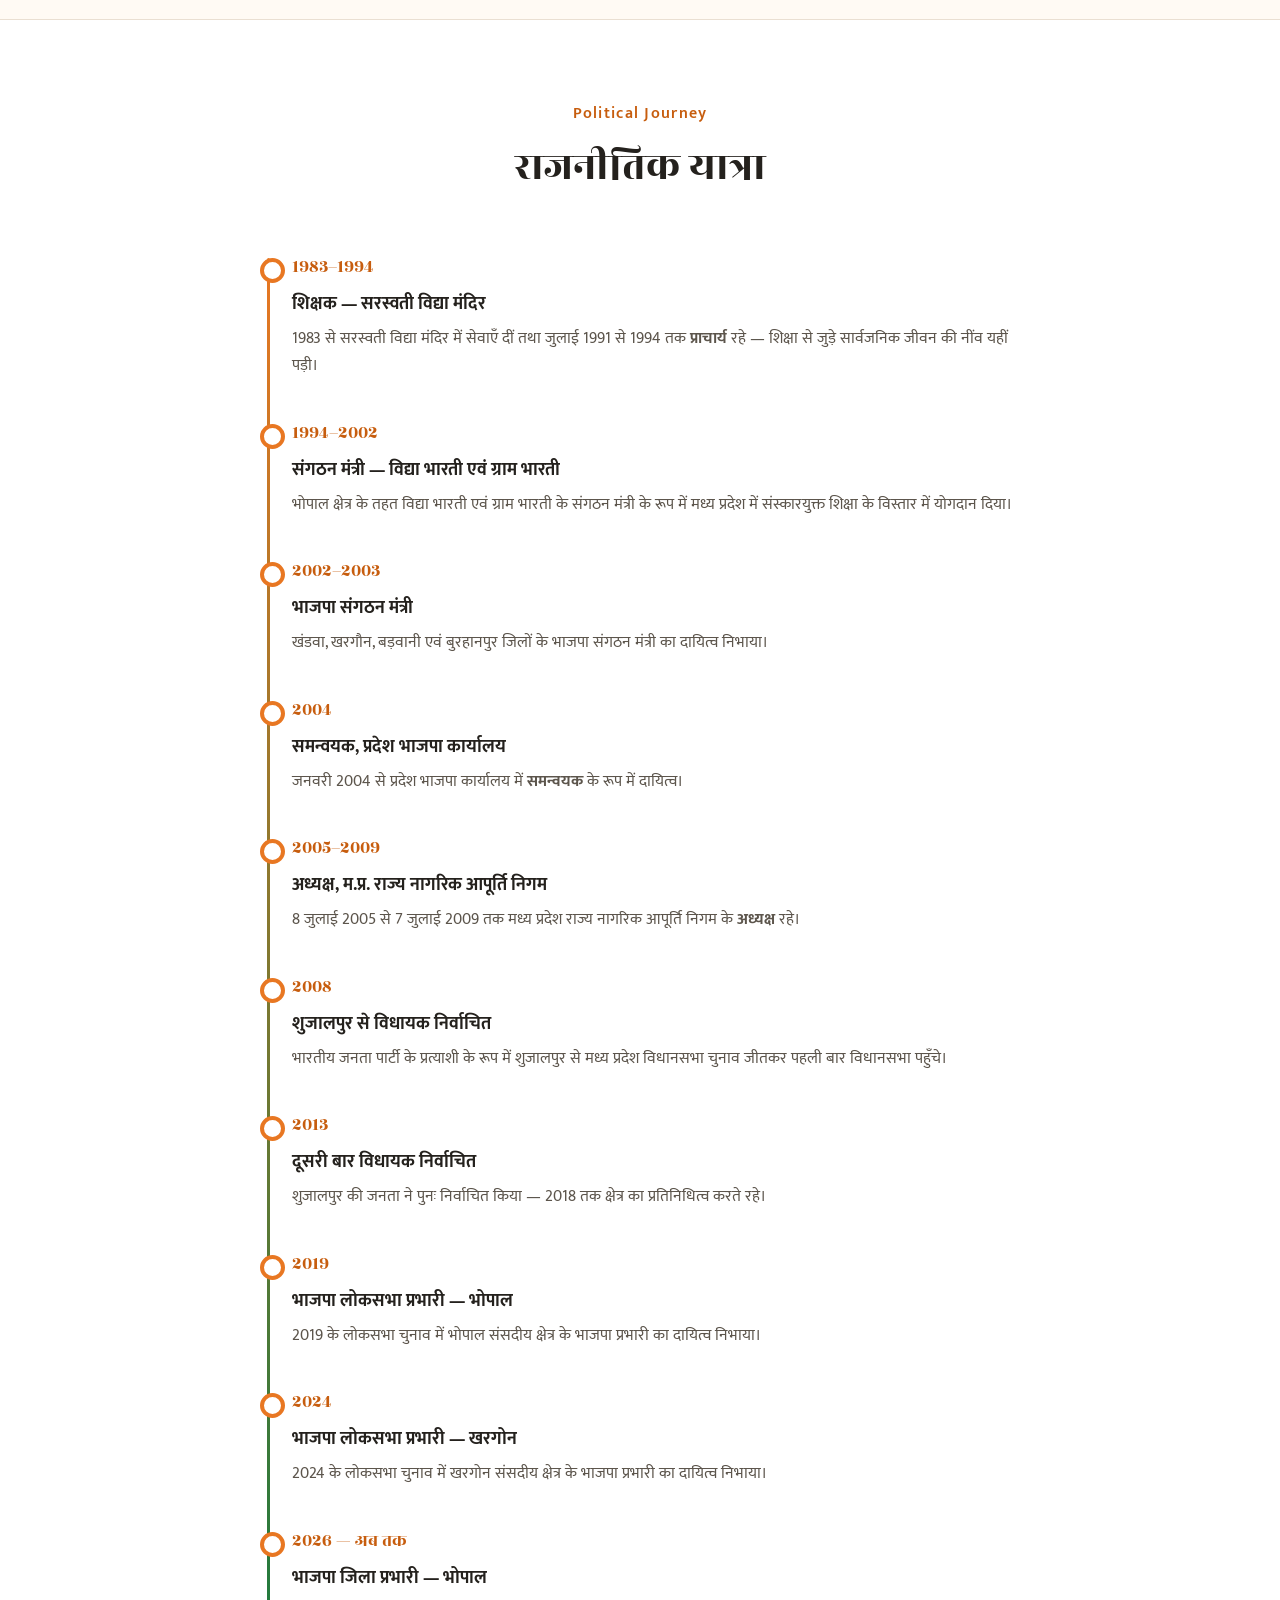
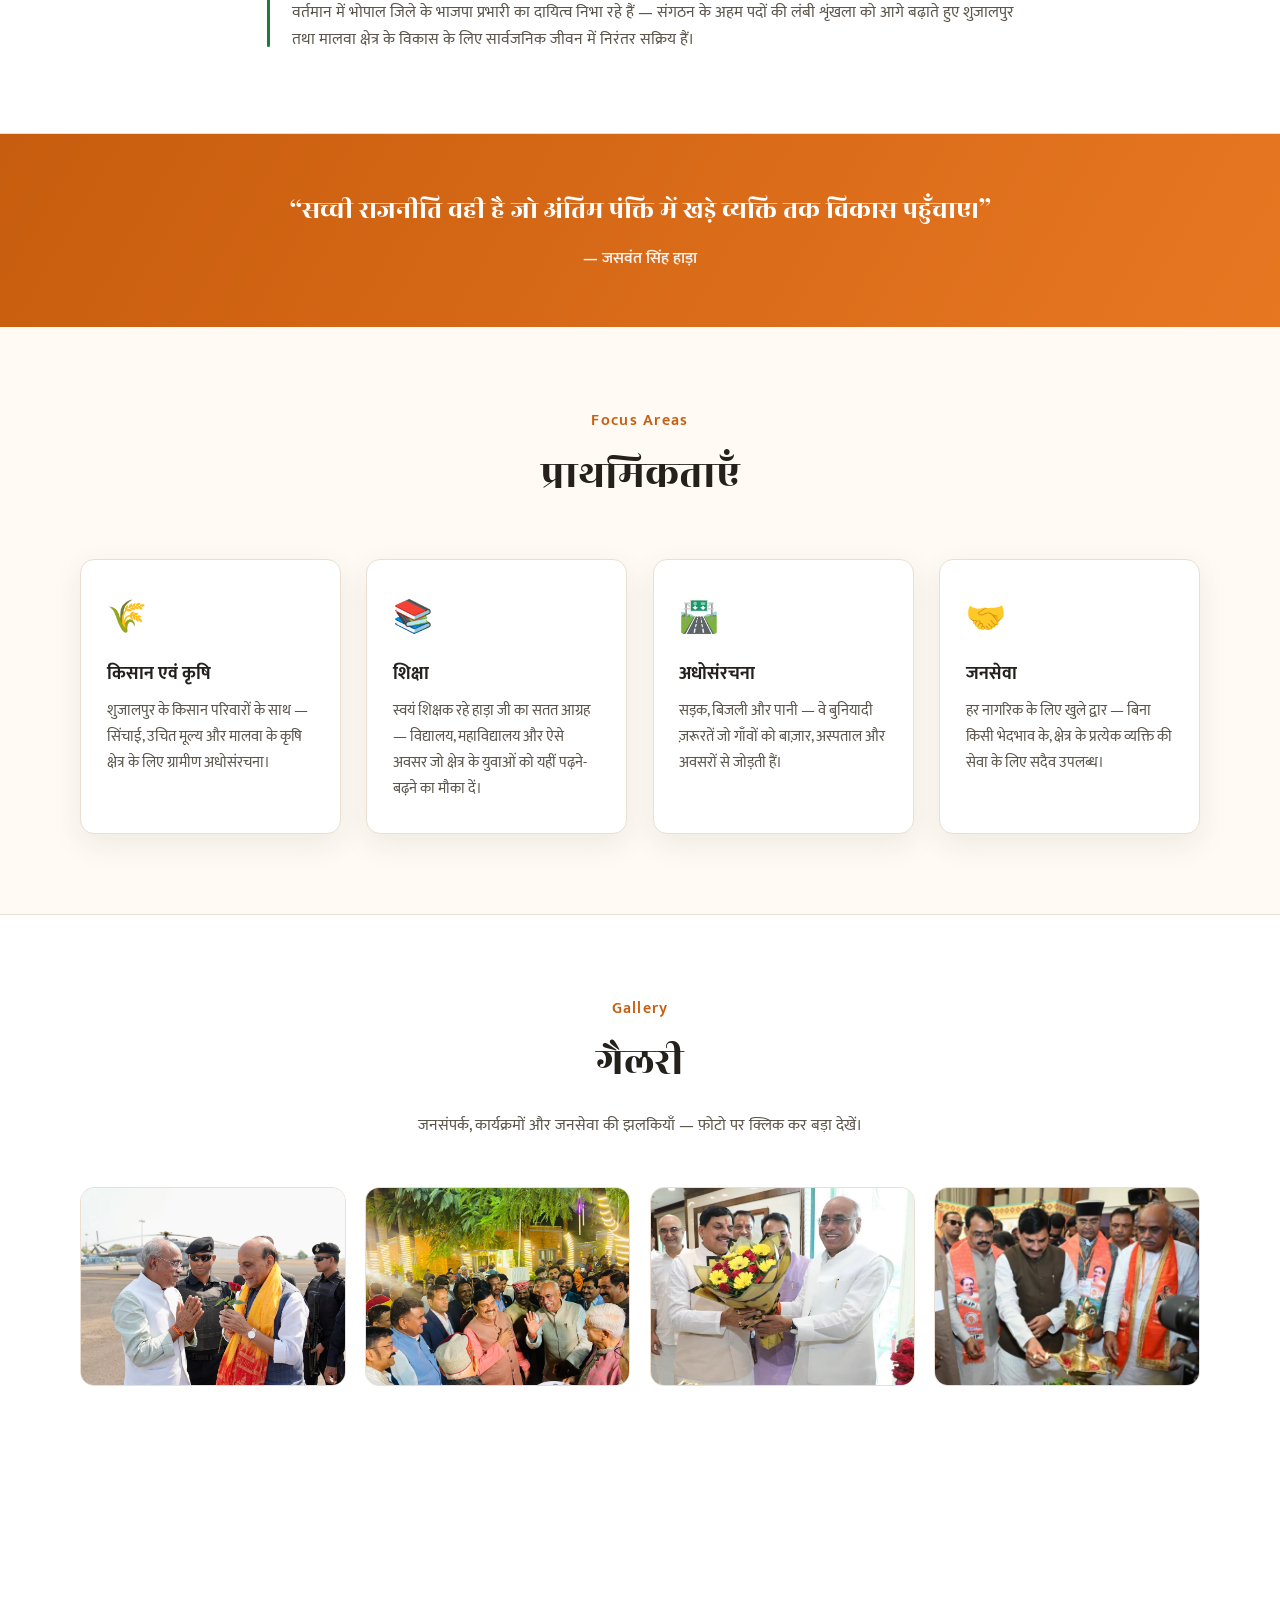
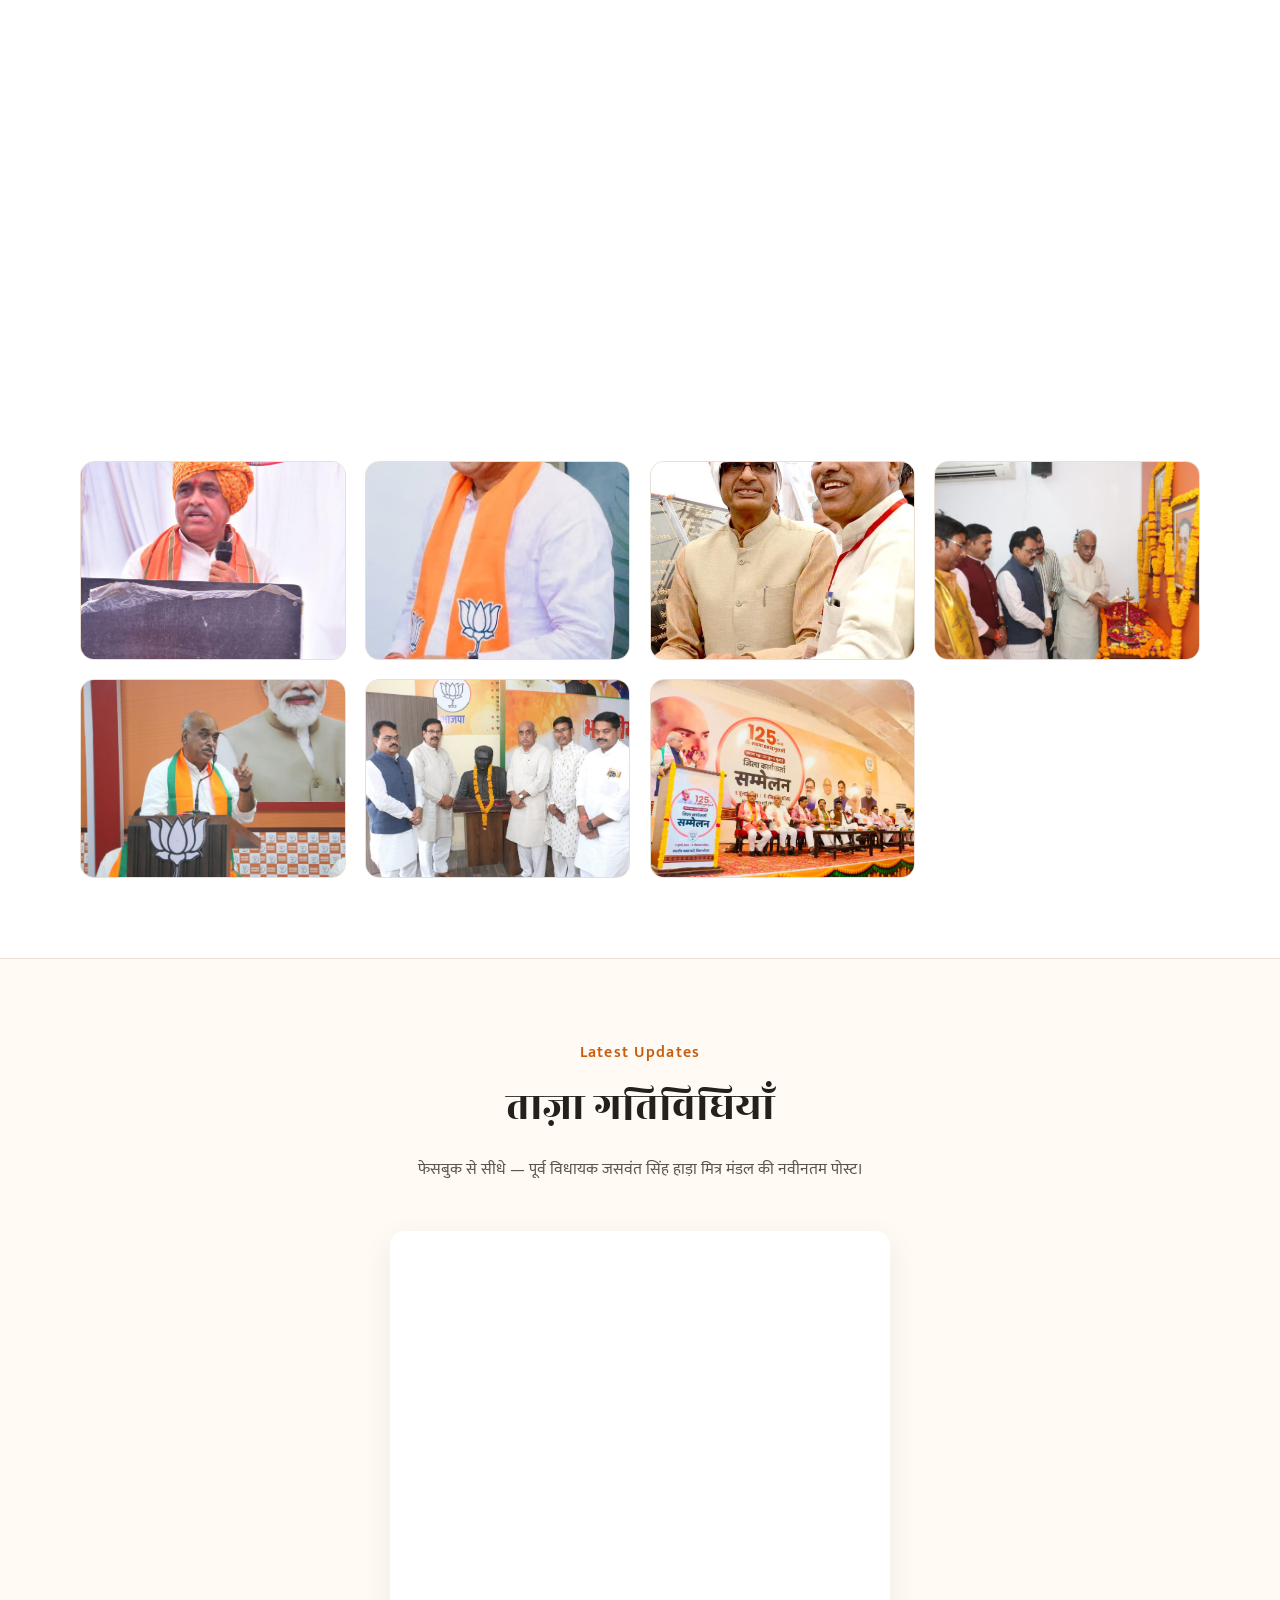
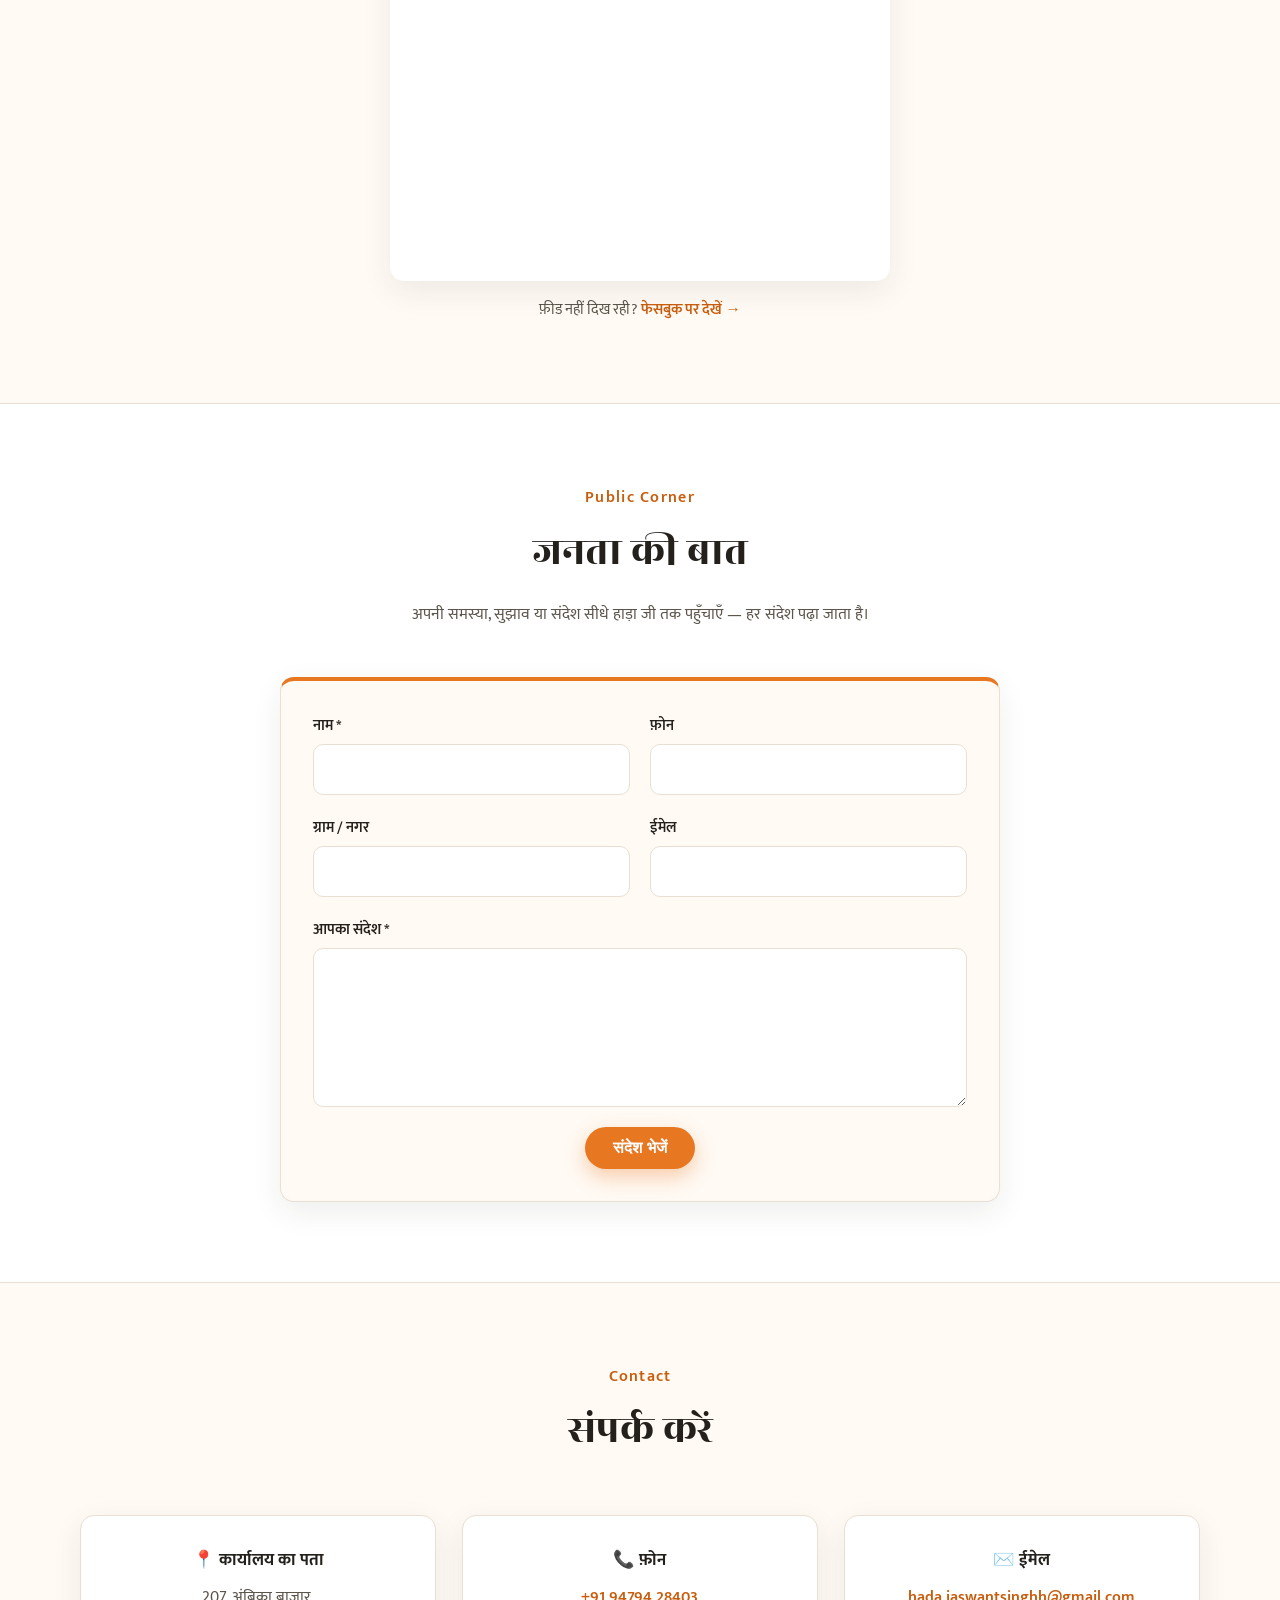
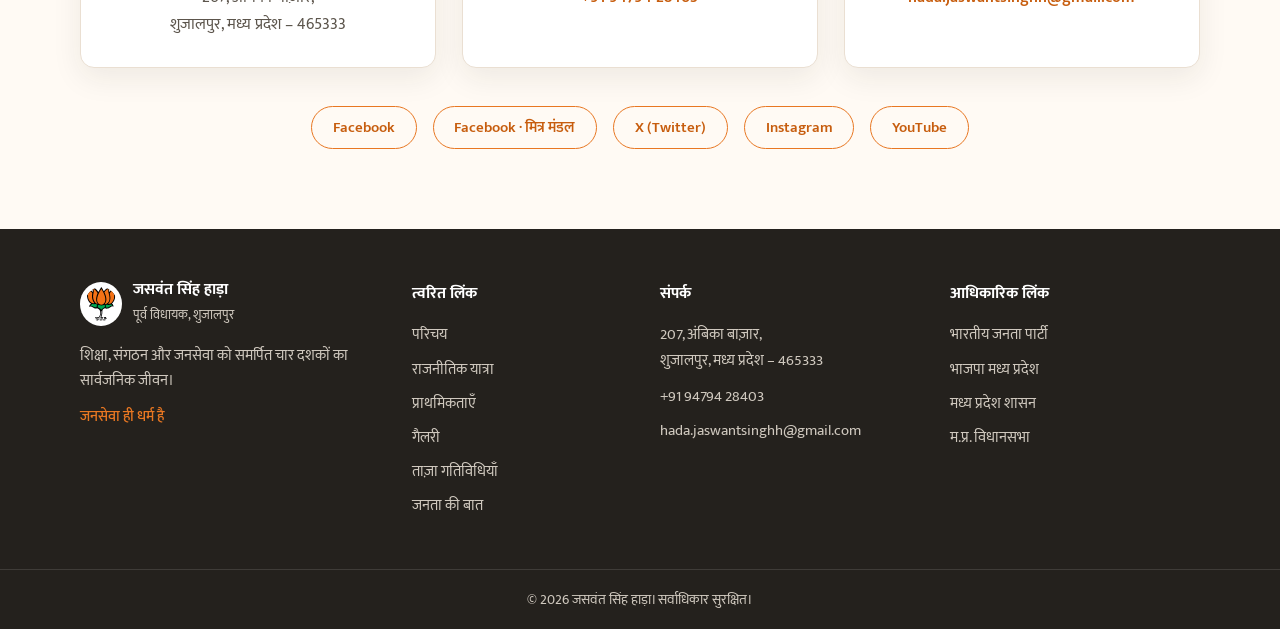
==== commit c1a58a79: "Wire gallery with 22 event photos, ignore .DS_Store Co-Authored-By: Claude Fable 5 <noreply@anthropi" ====
--- a/index.html
+++ b/index.html
@@ -457,18 +457,34 @@
         <p class="section-eyebrow"><span class="lang-hi">Gallery</span><span class="lang-en">झलकियाँ</span></p>
         <h2><span class="lang-hi">गैलरी</span><span class="lang-en">Gallery</span></h2>
         <p class="section-note">
-          <!-- TODO: Add photos to the images/gallery/ folder and update the src attributes below -->
-          <span class="lang-hi"><code>images/gallery/</code> फ़ोल्डर में फ़ोटो जोड़कर इस अनुभाग को सजीव बनाएँ।</span>
-          <span class="lang-en">Add photographs to <code>images/gallery/</code> to bring this section to life.</span>
+          <span class="lang-hi">जनसंपर्क, कार्यक्रमों और जनसेवा की झलकियाँ — फ़ोटो पर क्लिक कर बड़ा देखें।</span>
+          <span class="lang-en">Moments from public life, events, and jan seva — click any photo to view full size.</span>
         </p>
       </div>
       <div class="gallery-grid">
-        <figure class="gallery-item placeholder"><span><span class="lang-hi">फ़ोटो 1</span><span class="lang-en">Photo 1</span></span></figure>
-        <figure class="gallery-item placeholder"><span><span class="lang-hi">फ़ोटो 2</span><span class="lang-en">Photo 2</span></span></figure>
-        <figure class="gallery-item placeholder"><span><span class="lang-hi">फ़ोटो 3</span><span class="lang-en">Photo 3</span></span></figure>
-        <figure class="gallery-item placeholder"><span><span class="lang-hi">फ़ोटो 4</span><span class="lang-en">Photo 4</span></span></figure>
-        <figure class="gallery-item placeholder"><span><span class="lang-hi">फ़ोटो 5</span><span class="lang-en">Photo 5</span></span></figure>
-        <figure class="gallery-item placeholder"><span><span class="lang-hi">फ़ोटो 6</span><span class="lang-en">Photo 6</span></span></figure>
+        <a class="gallery-item" href="images/gallery/CM.jpg" target="_blank"><img src="images/gallery/CM.jpg" alt="जसवंत सिंह हाड़ा — रक्षा मंत्री राजनाथ सिंह का स्वागत" loading="lazy" /></a>
+        <a class="gallery-item" href="images/gallery/CM1.jpg" target="_blank"><img src="images/gallery/CM1.jpg" alt="जसवंत सिंह हाड़ा — कार्यक्रम" loading="lazy" /></a>
+        <a class="gallery-item" href="images/gallery/CM2.jpg" target="_blank"><img src="images/gallery/CM2.jpg" alt="जसवंत सिंह हाड़ा — कार्यक्रम" loading="lazy" /></a>
+        <a class="gallery-item" href="images/gallery/CM3.jpg" target="_blank"><img src="images/gallery/CM3.jpg" alt="जसवंत सिंह हाड़ा — कार्यक्रम" loading="lazy" /></a>
+        <a class="gallery-item" href="images/gallery/CM4.jpg" target="_blank"><img src="images/gallery/CM4.jpg" alt="जसवंत सिंह हाड़ा — कार्यक्रम" loading="lazy" /></a>
+        <a class="gallery-item" href="images/gallery/CM5.jpg" target="_blank"><img src="images/gallery/CM5.jpg" alt="जसवंत सिंह हाड़ा — कार्यक्रम" loading="lazy" /></a>
+        <a class="gallery-item" href="images/gallery/cm3.jpeg" target="_blank"><img src="images/gallery/cm3.jpeg" alt="जसवंत सिंह हाड़ा — कार्यक्रम" loading="lazy" /></a>
+        <a class="gallery-item" href="images/gallery/d1.jpg" target="_blank"><img src="images/gallery/d1.jpg" alt="जसवंत सिंह हाड़ा — जनसंपर्क" loading="lazy" /></a>
+        <a class="gallery-item" href="images/gallery/d2.jpg" target="_blank"><img src="images/gallery/d2.jpg" alt="जसवंत सिंह हाड़ा — मीडिया से संवाद" loading="lazy" /></a>
+        <a class="gallery-item" href="images/gallery/d3.jpg" target="_blank"><img src="images/gallery/d3.jpg" alt="जसवंत सिंह हाड़ा — जनसंपर्क" loading="lazy" /></a>
+        <a class="gallery-item" href="images/gallery/d4.jpg" target="_blank"><img src="images/gallery/d4.jpg" alt="जसवंत सिंह हाड़ा — जनसंपर्क" loading="lazy" /></a>
+        <a class="gallery-item" href="images/gallery/d5.jpg" target="_blank"><img src="images/gallery/d5.jpg" alt="जसवंत सिंह हाड़ा — जनसंपर्क" loading="lazy" /></a>
+        <a class="gallery-item" href="images/gallery/d6.jpg" target="_blank"><img src="images/gallery/d6.jpg" alt="जसवंत सिंह हाड़ा — जनसंपर्क" loading="lazy" /></a>
+        <a class="gallery-item" href="images/gallery/d7.jpg" target="_blank"><img src="images/gallery/d7.jpg" alt="जसवंत सिंह हाड़ा — जनसंपर्क" loading="lazy" /></a>
+        <a class="gallery-item" href="images/gallery/d8.jpg" target="_blank"><img src="images/gallery/d8.jpg" alt="जसवंत सिंह हाड़ा — जनसंपर्क" loading="lazy" /></a>
+        <a class="gallery-item" href="images/gallery/d9.jpg" target="_blank"><img src="images/gallery/d9.jpg" alt="जसवंत सिंह हाड़ा — जनसंपर्क" loading="lazy" /></a>
+        <a class="gallery-item" href="images/gallery/d10.jpg" target="_blank"><img src="images/gallery/d10.jpg" alt="जसवंत सिंह हाड़ा — जनसंपर्क" loading="lazy" /></a>
+        <a class="gallery-item" href="images/gallery/d11.jpg" target="_blank"><img src="images/gallery/d11.jpg" alt="जसवंत सिंह हाड़ा — जनसंपर्क" loading="lazy" /></a>
+        <a class="gallery-item" href="images/gallery/d12.jpg" target="_blank"><img src="images/gallery/d12.jpg" alt="जसवंत सिंह हाड़ा — जनसंपर्क" loading="lazy" /></a>
+        <a class="gallery-item" href="images/gallery/d13.jpg" target="_blank"><img src="images/gallery/d13.jpg" alt="जसवंत सिंह हाड़ा — जनसंपर्क" loading="lazy" /></a>
+        <a class="gallery-item" href="images/gallery/D14.jpg" target="_blank"><img src="images/gallery/D14.jpg" alt="जसवंत सिंह हाड़ा — जनसंपर्क" loading="lazy" /></a>
+        <a class="gallery-item" href="images/gallery/l1.jpg" target="_blank"><img src="images/gallery/l1.jpg" alt="जसवंत सिंह हाड़ा — कार्यक्रम" loading="lazy" /></a>
+        <a class="gallery-item" href="images/gallery/l2.jpg" target="_blank"><img src="images/gallery/l2.jpg" alt="जसवंत सिंह हाड़ा — कार्यक्रम" loading="lazy" /></a>
       </div>
     </div>
   </section>
--- a/css/style.css
+++ b/css/style.css
@@ -486,6 +486,7 @@
 }
 
 .gallery-item {
+  display: block;
   aspect-ratio: 4 / 3;
   border-radius: var(--radius);
   overflow: hidden;
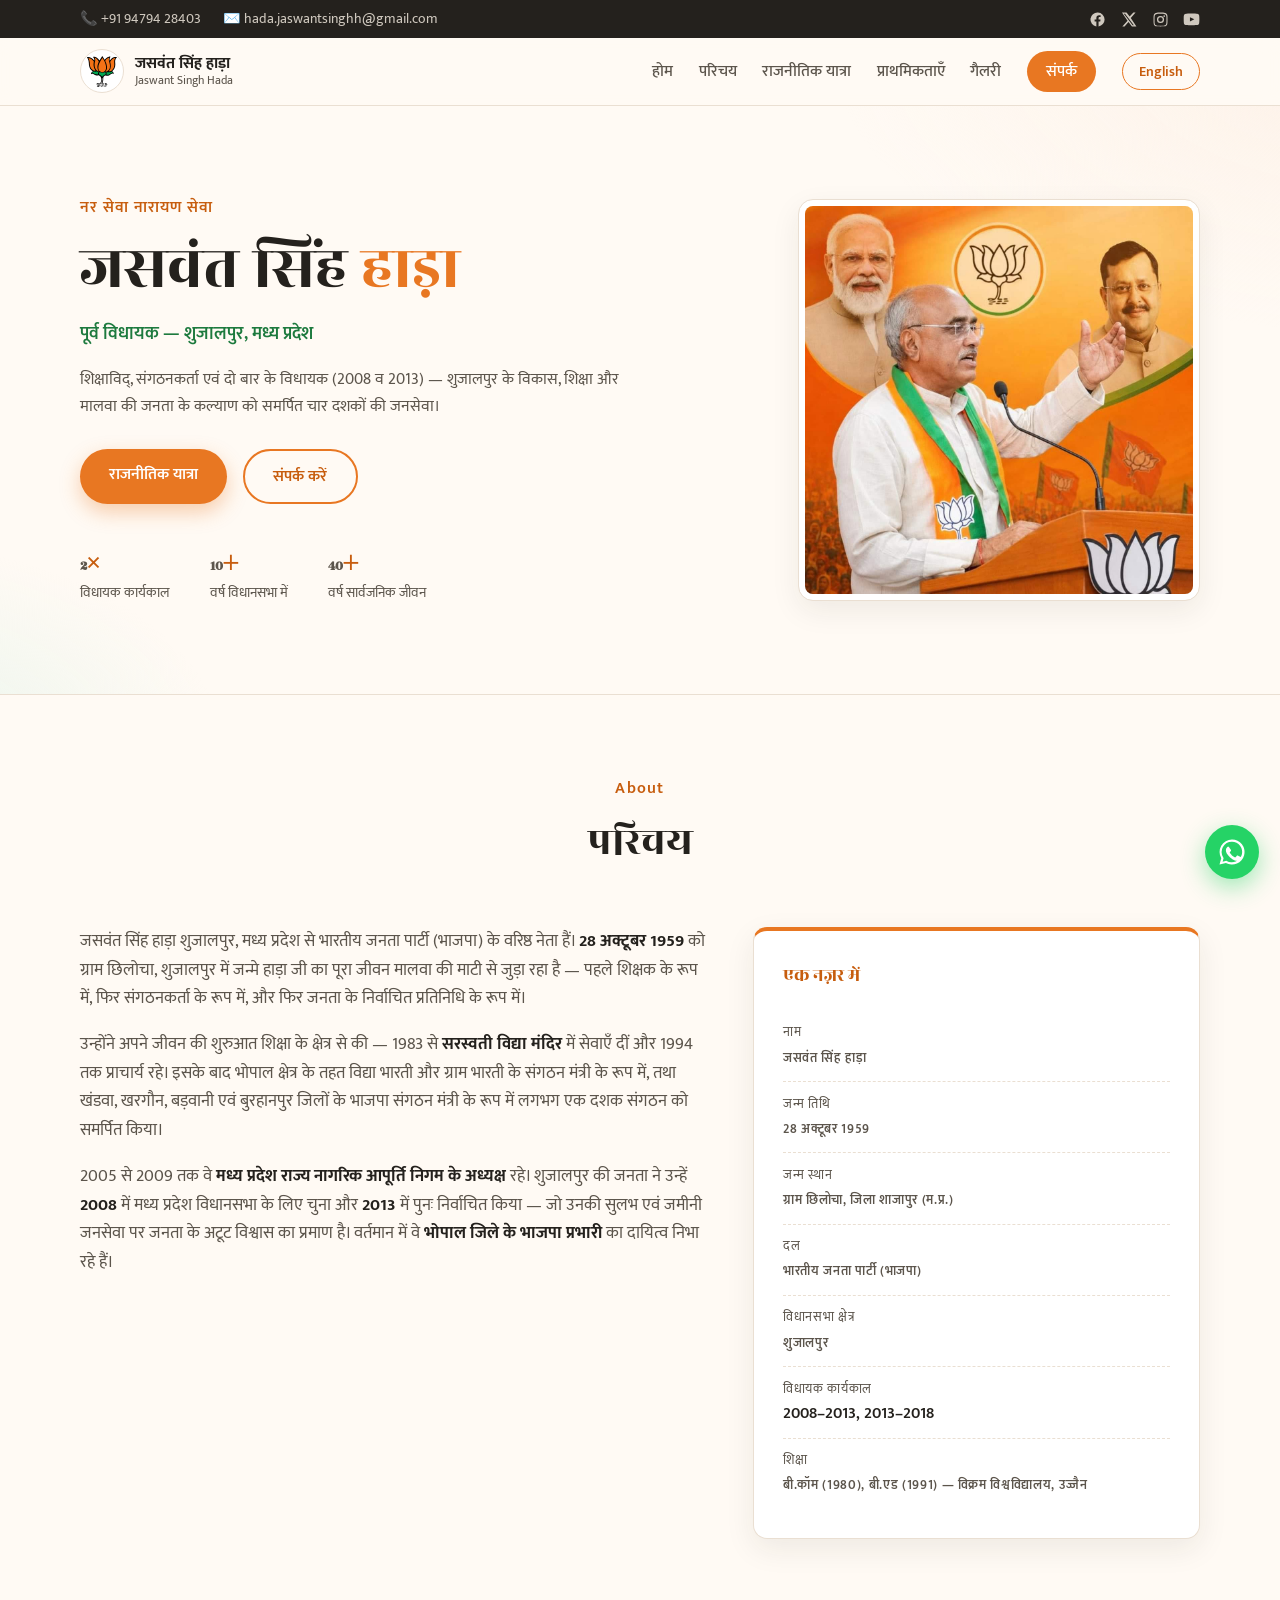
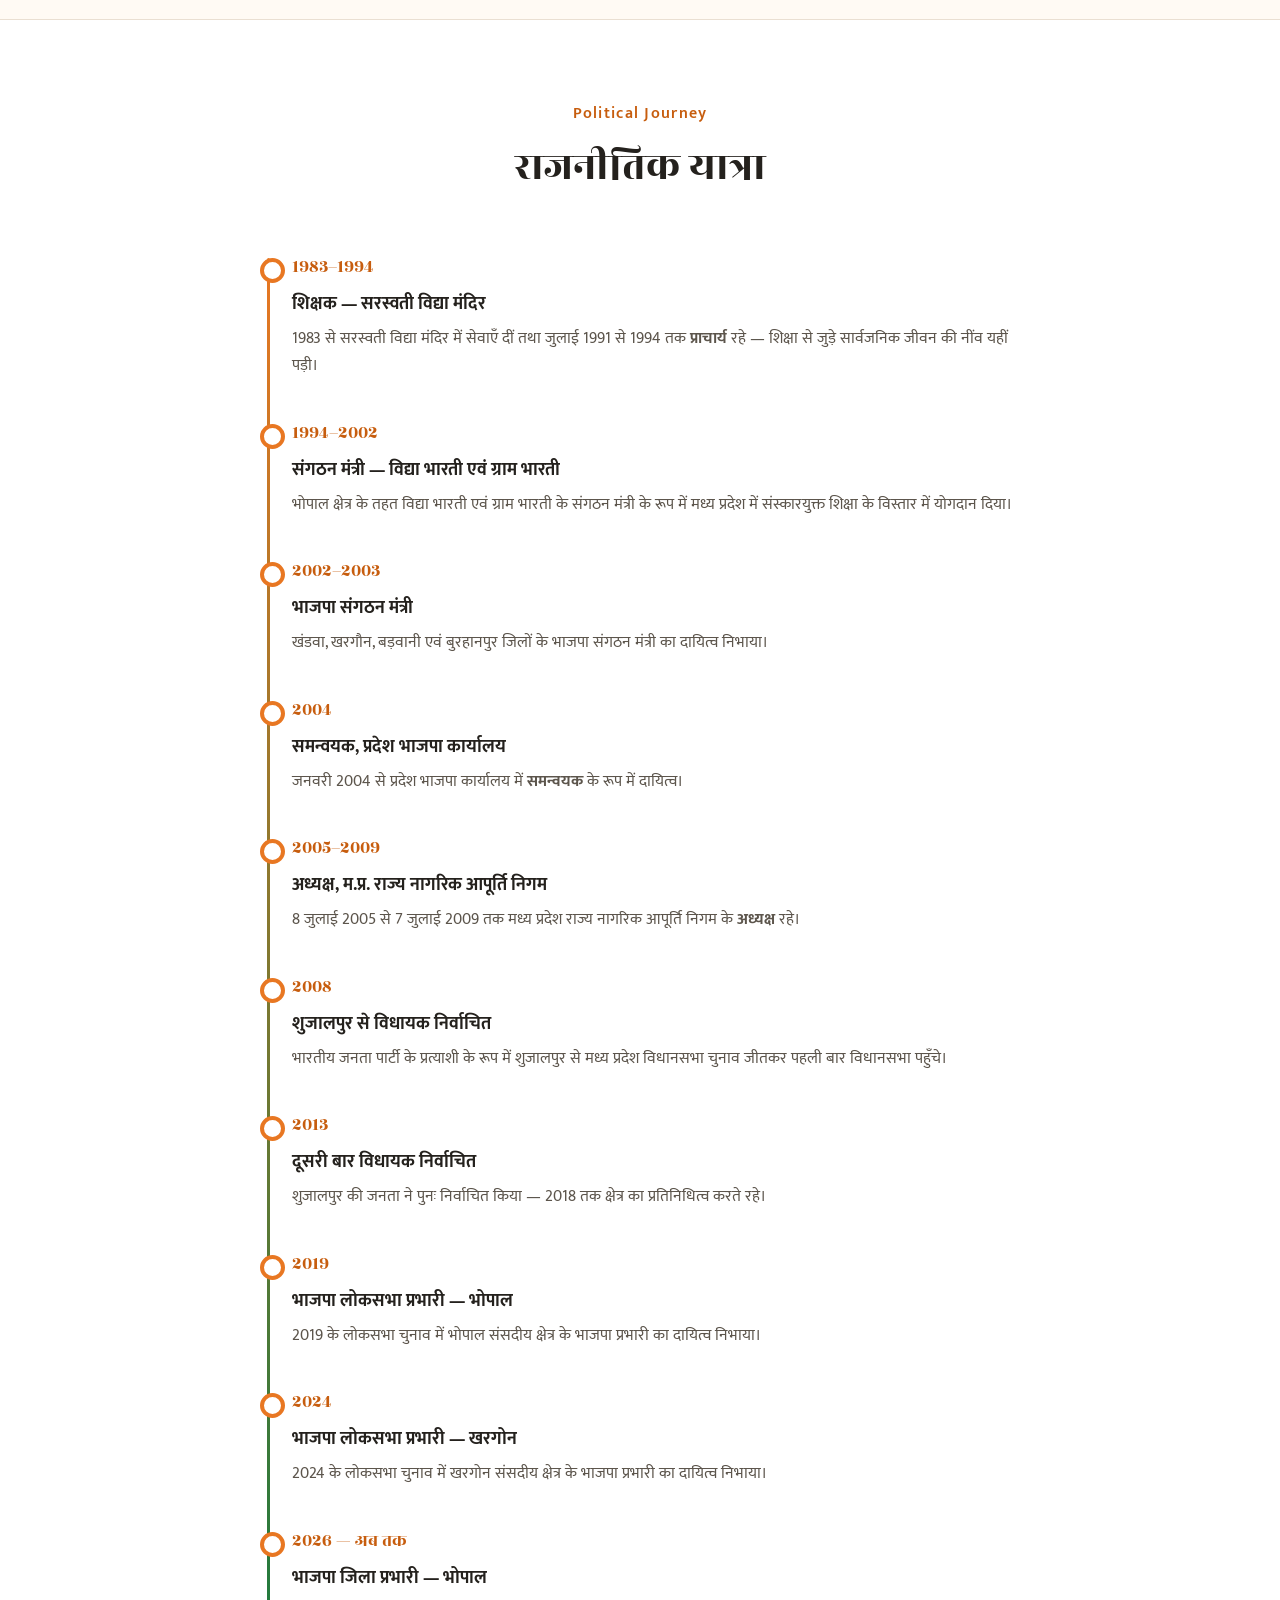
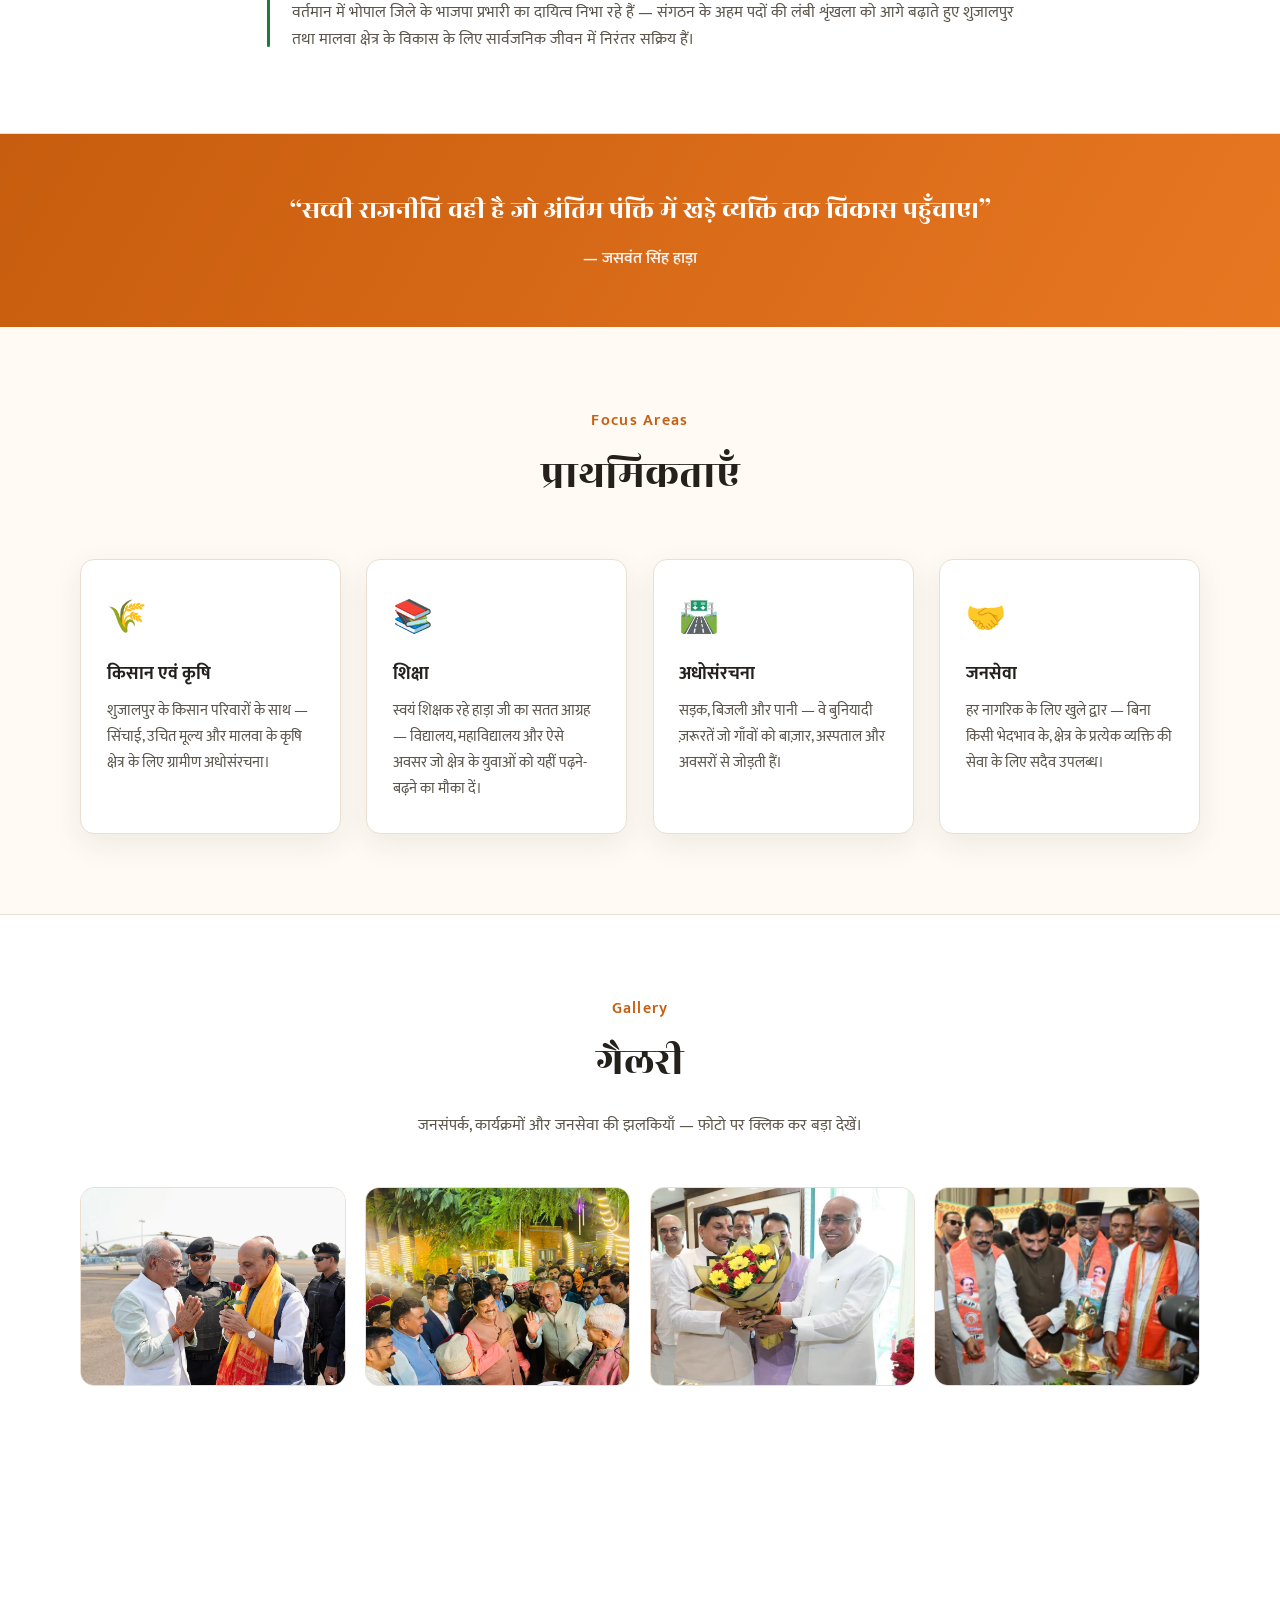
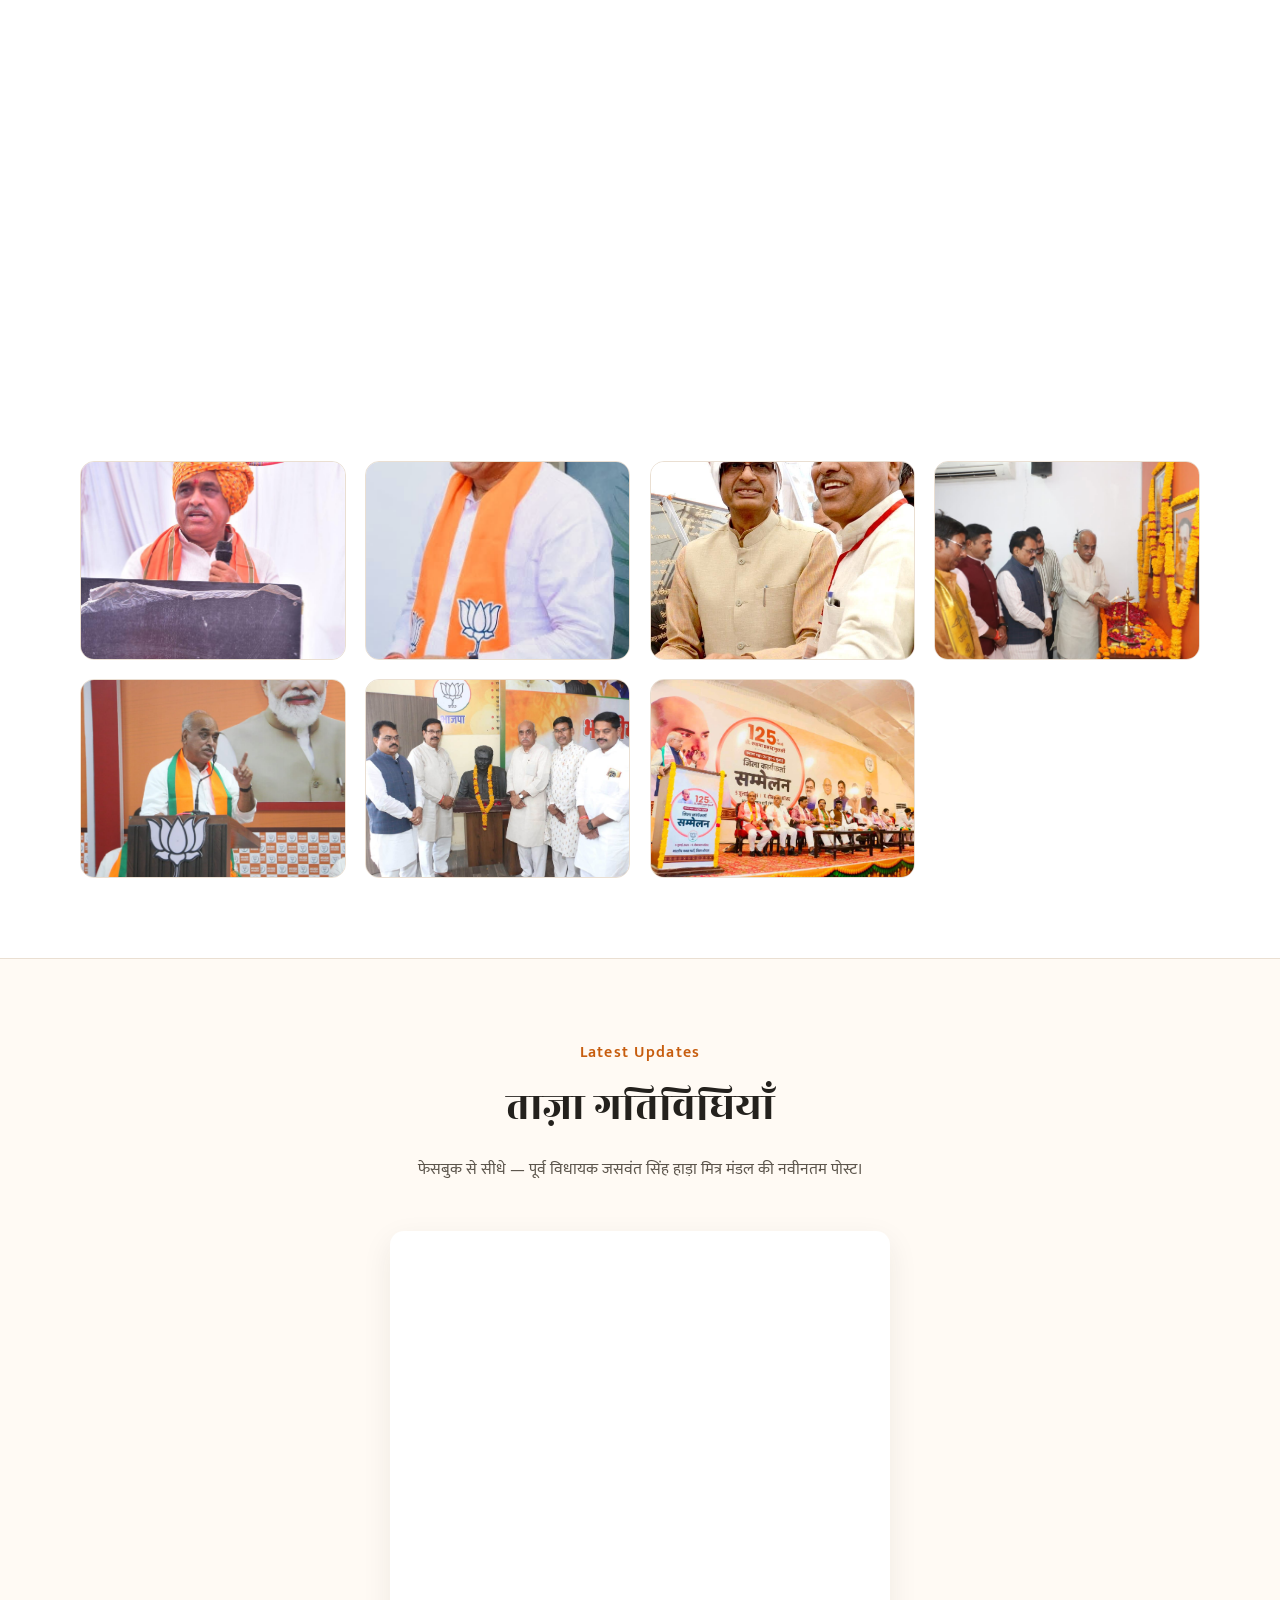
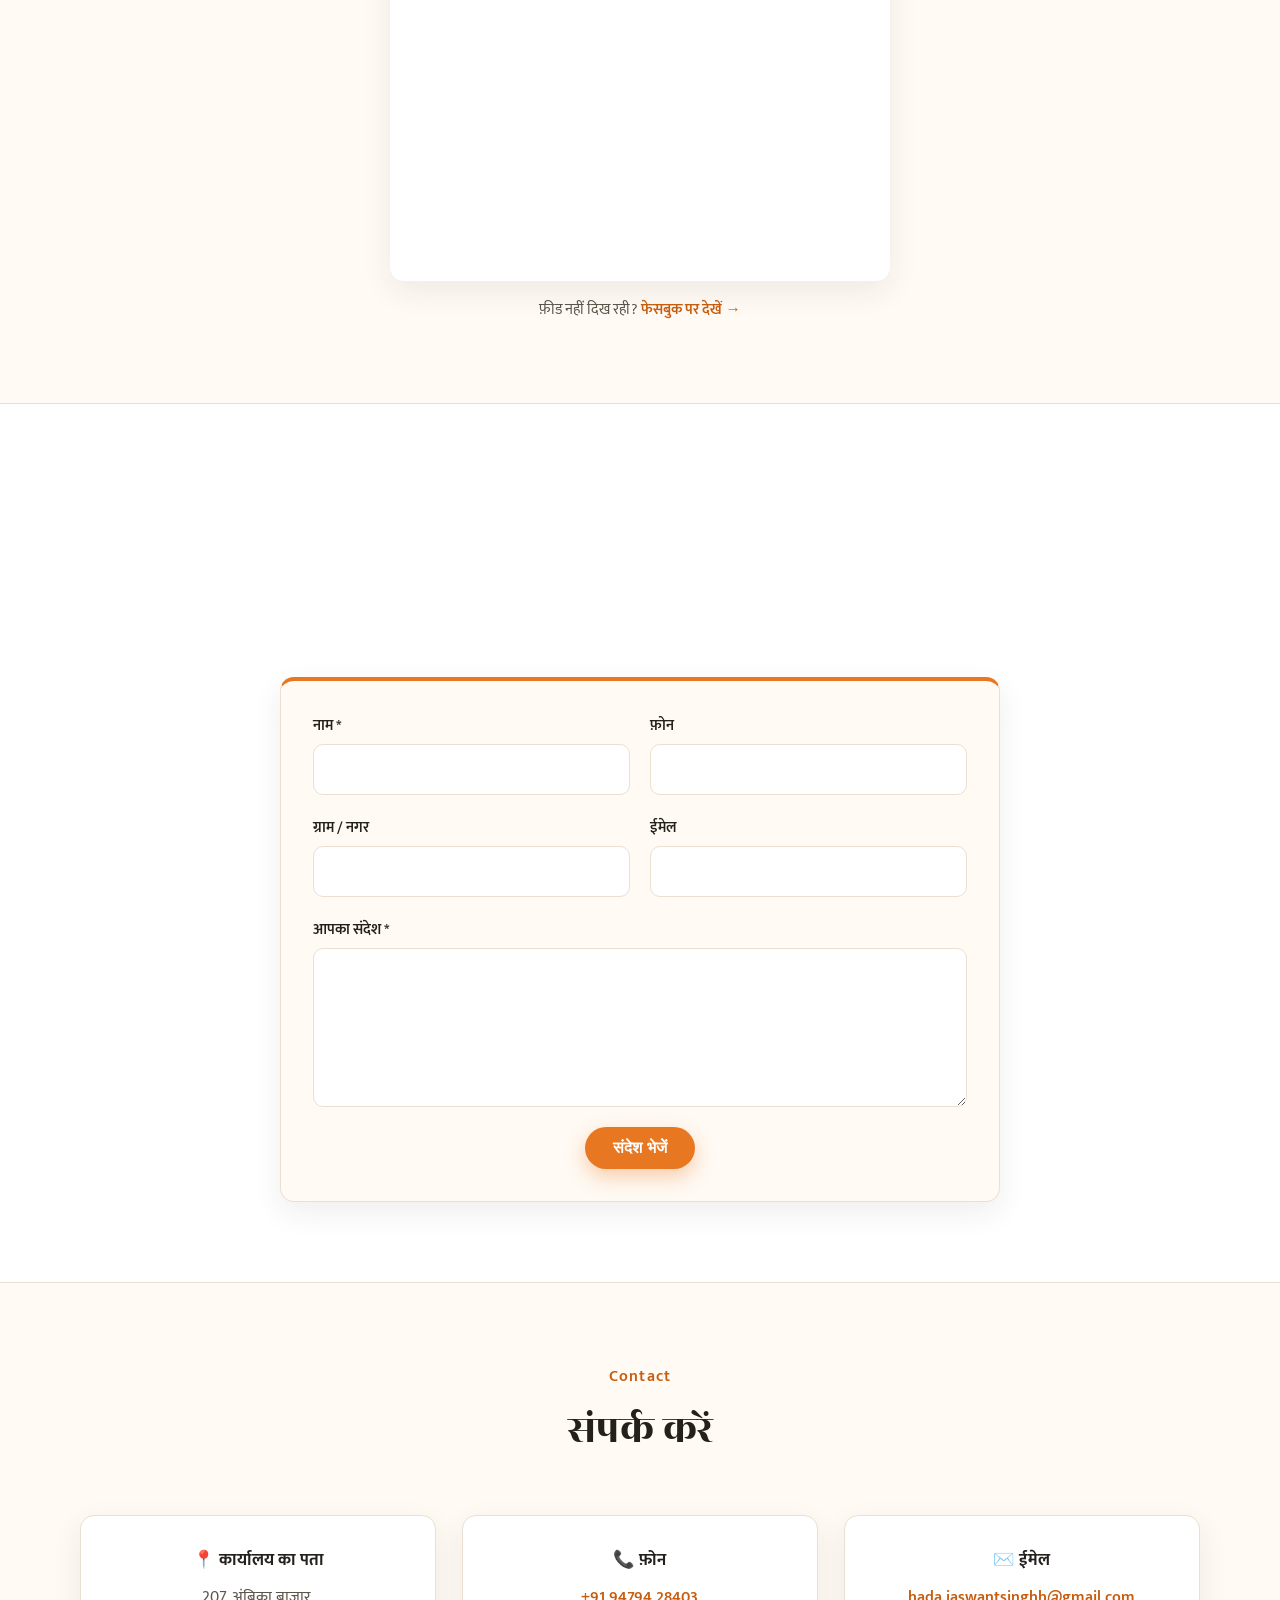
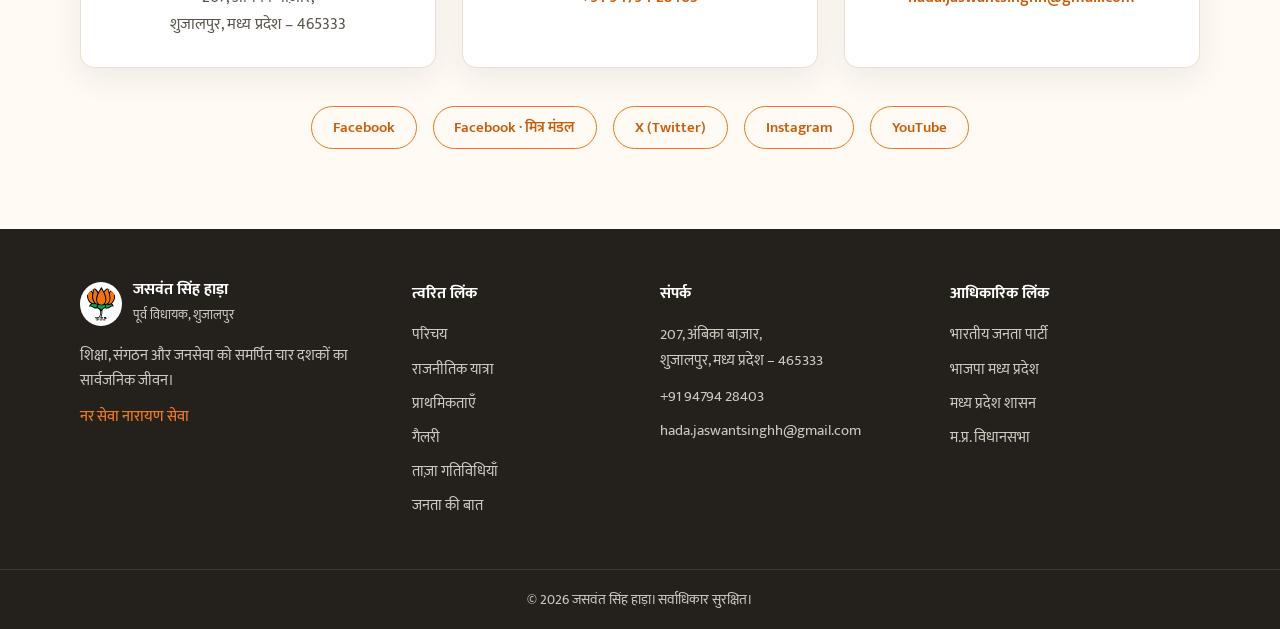
==== commit 8392760b: "Change slogan to नर सेवा नारायण सेवा Co-Authored-By: Claude Fable 5 <noreply@anthropic.com>" ====
--- a/index.html
+++ b/index.html
@@ -66,7 +66,7 @@
   <section class="hero" id="home">
     <div class="container hero-inner">
       <div class="hero-text">
-        <p class="hero-eyebrow">जनसेवा ही धर्म है</p>
+        <p class="hero-eyebrow">नर सेवा नारायण सेवा</p>
         <h1>
           <span class="lang-hi">जसवंत सिंह <span class="accent">हाड़ा</span></span>
           <span class="lang-en">Jaswant Singh <span class="accent">Hada</span></span>
@@ -611,7 +611,7 @@
           <span class="lang-hi">शिक्षा, संगठन और जनसेवा को समर्पित चार दशकों का सार्वजनिक जीवन।</span>
           <span class="lang-en">Four decades of public life dedicated to education, organisation, and jan seva.</span>
         </p>
-        <p class="footer-tag">जनसेवा ही धर्म है</p>
+        <p class="footer-tag">नर सेवा नारायण सेवा</p>
       </div>
       <div class="footer-col">
         <h4><span class="lang-hi">त्वरित लिंक</span><span class="lang-en">Quick Links</span></h4>
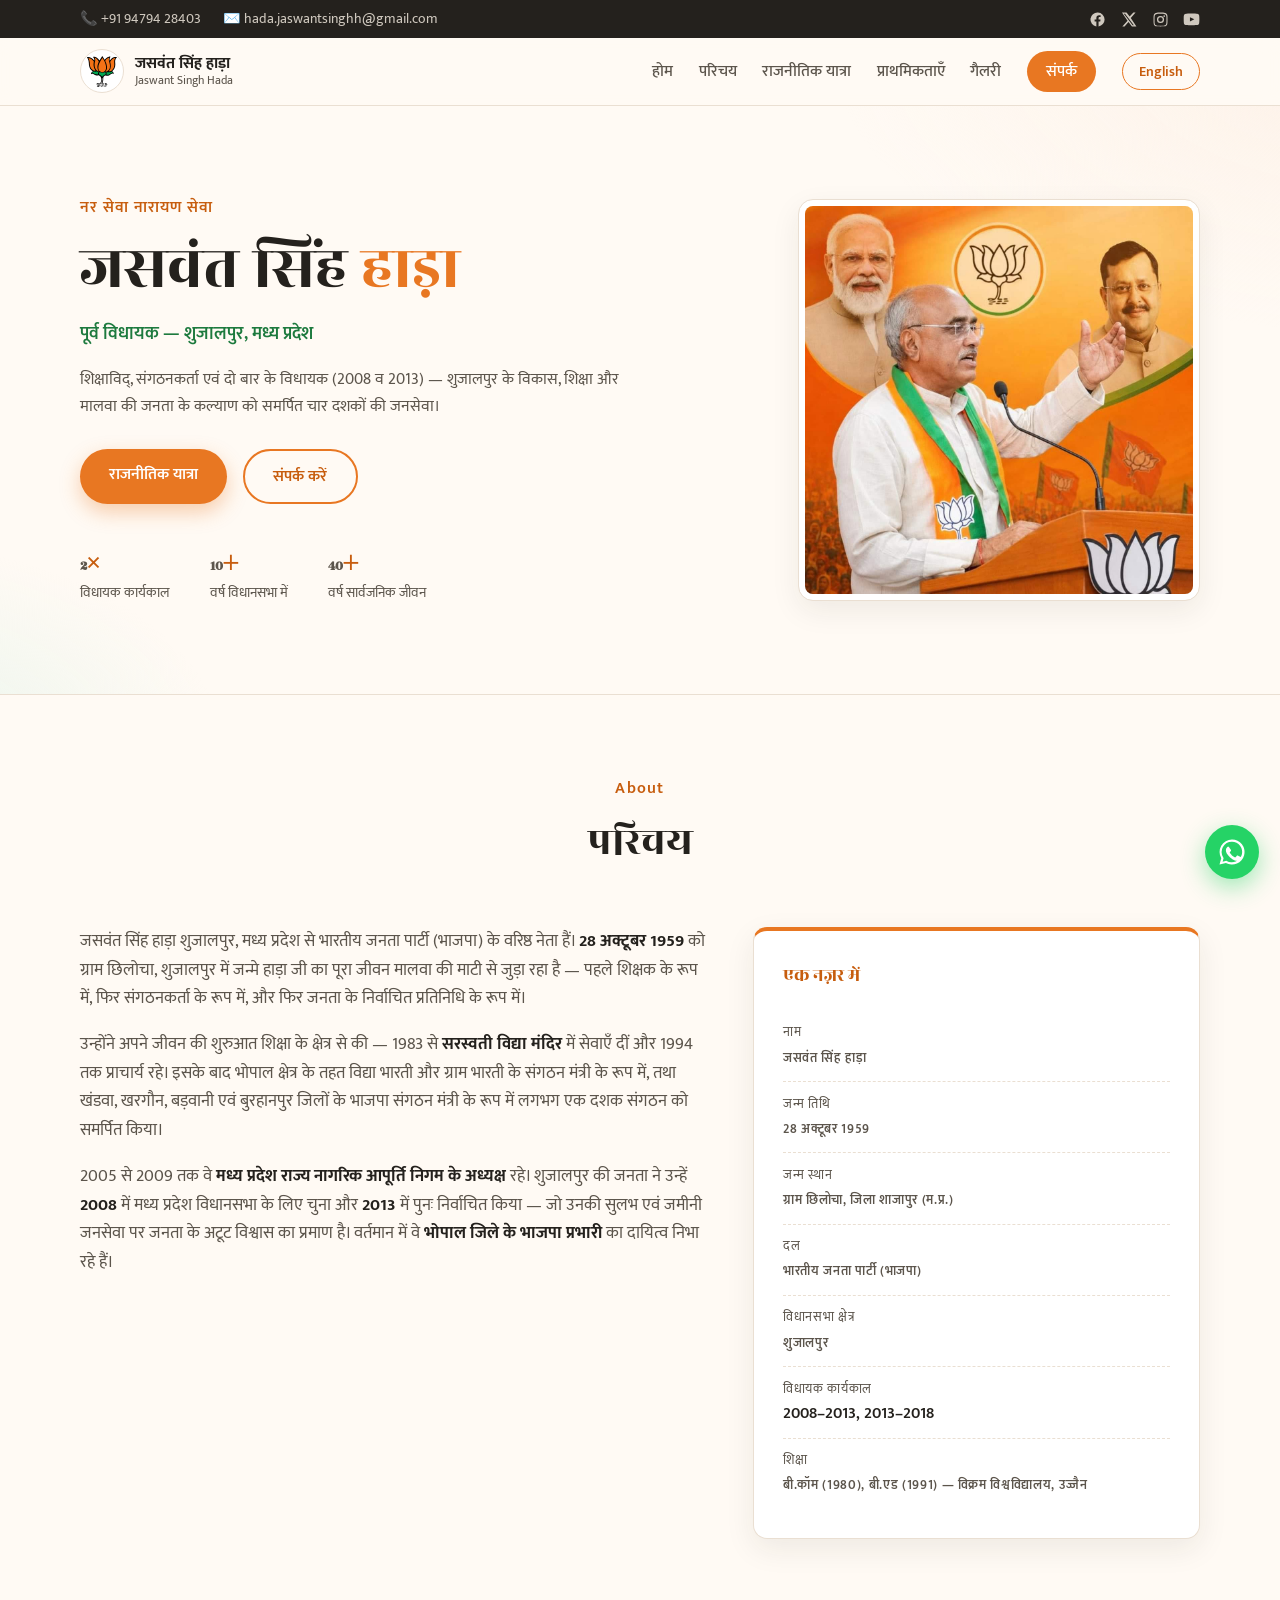
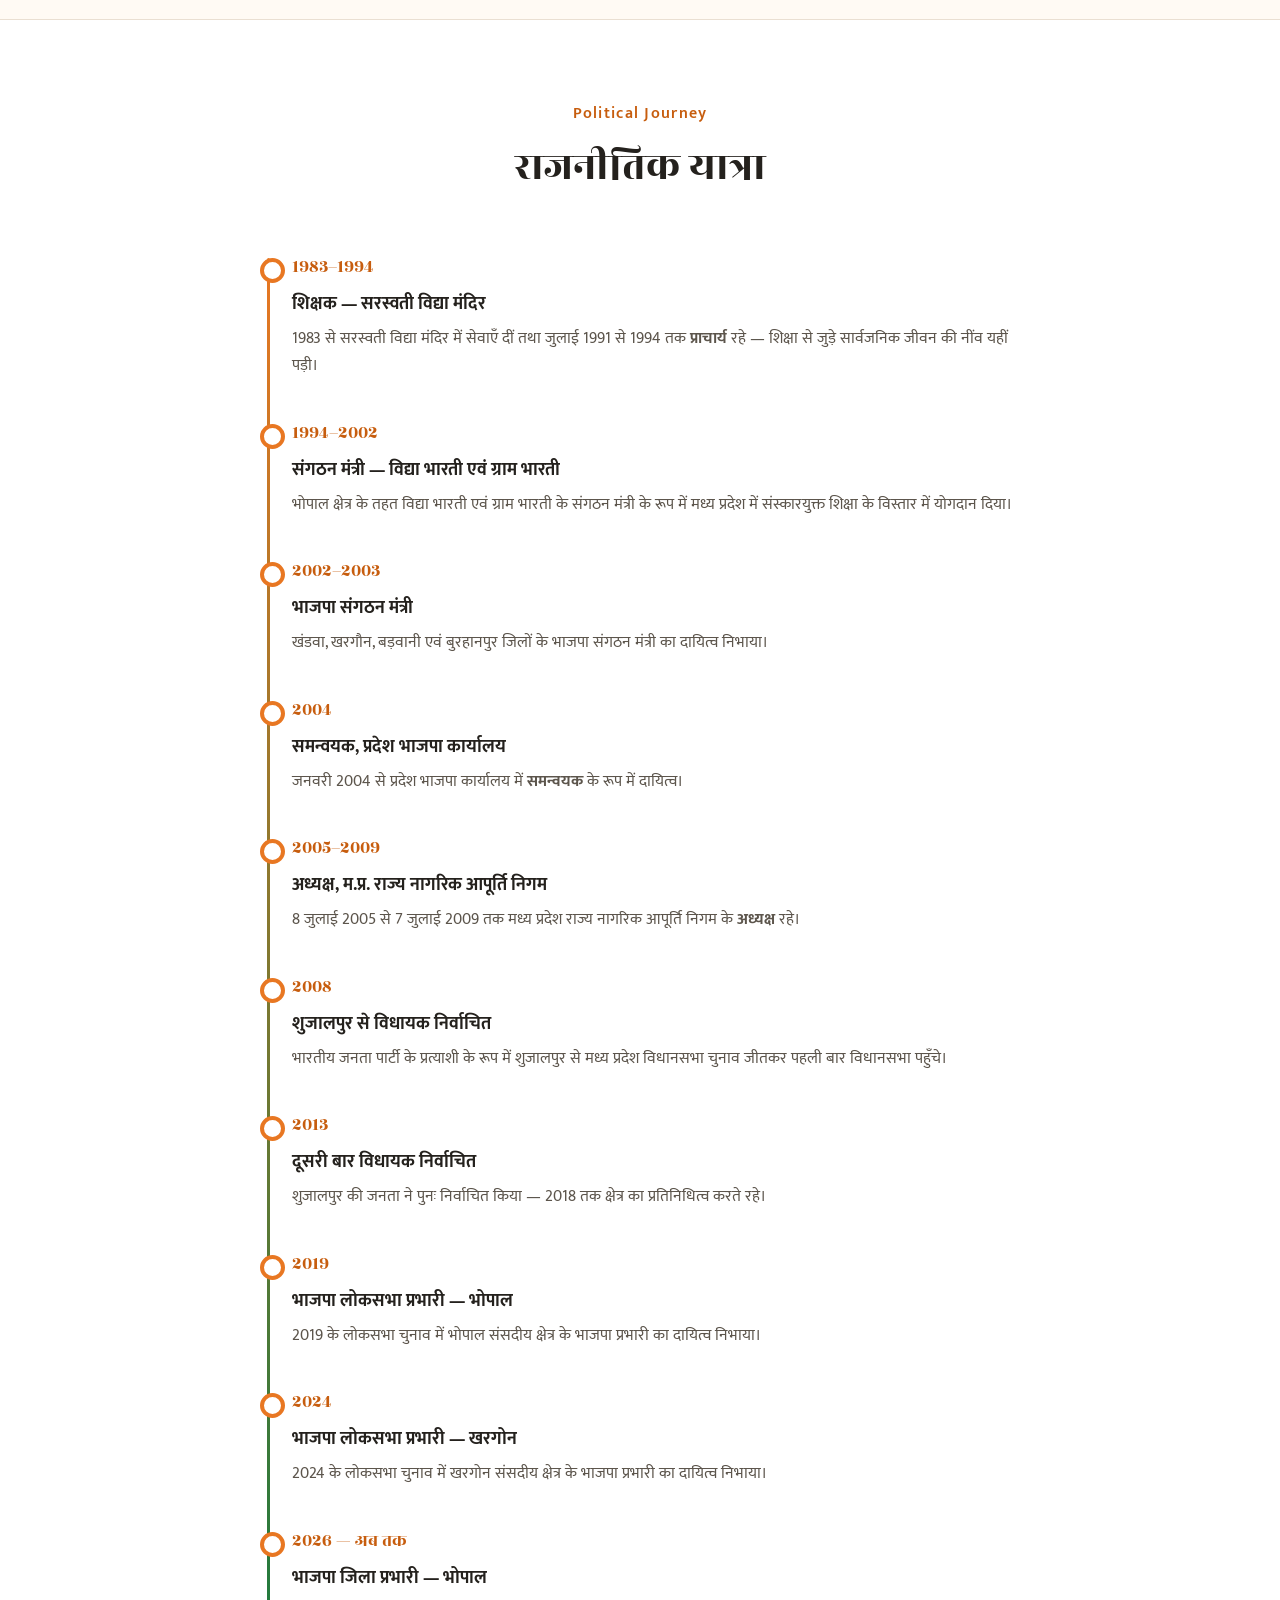
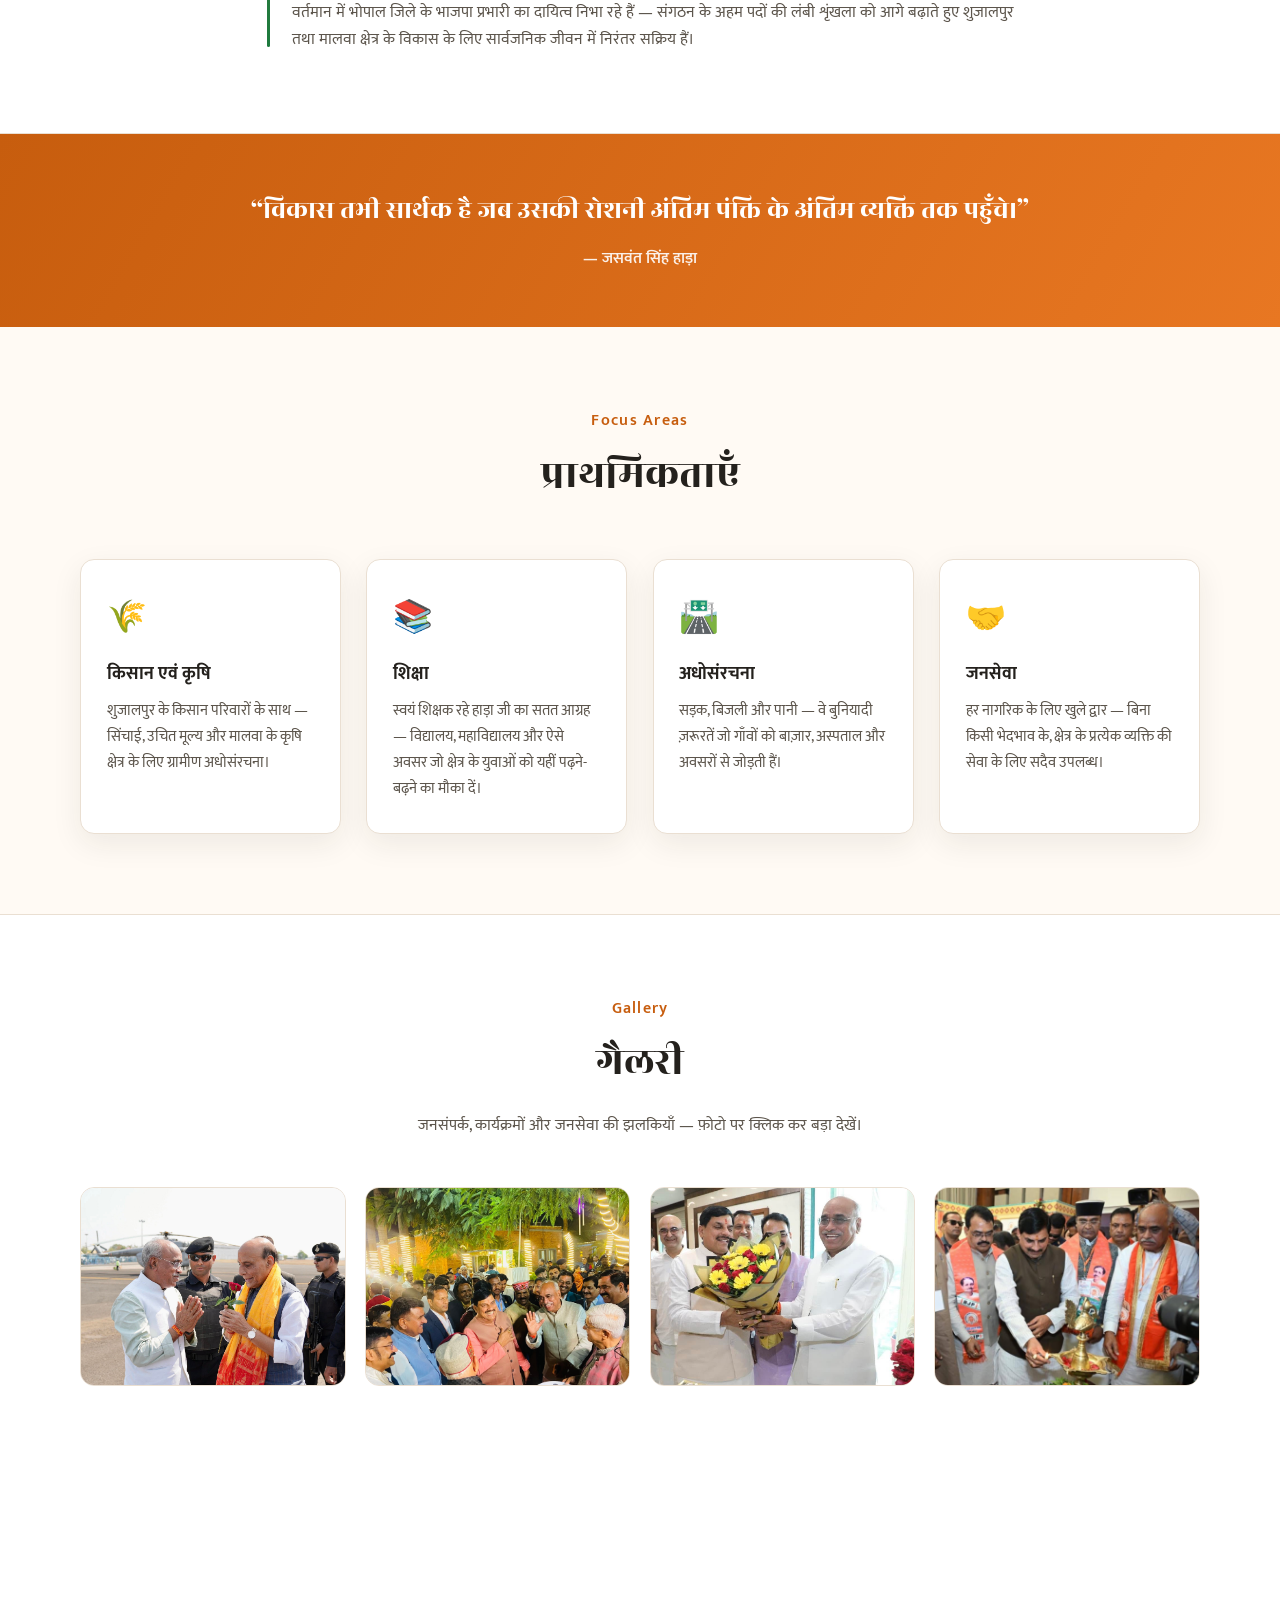
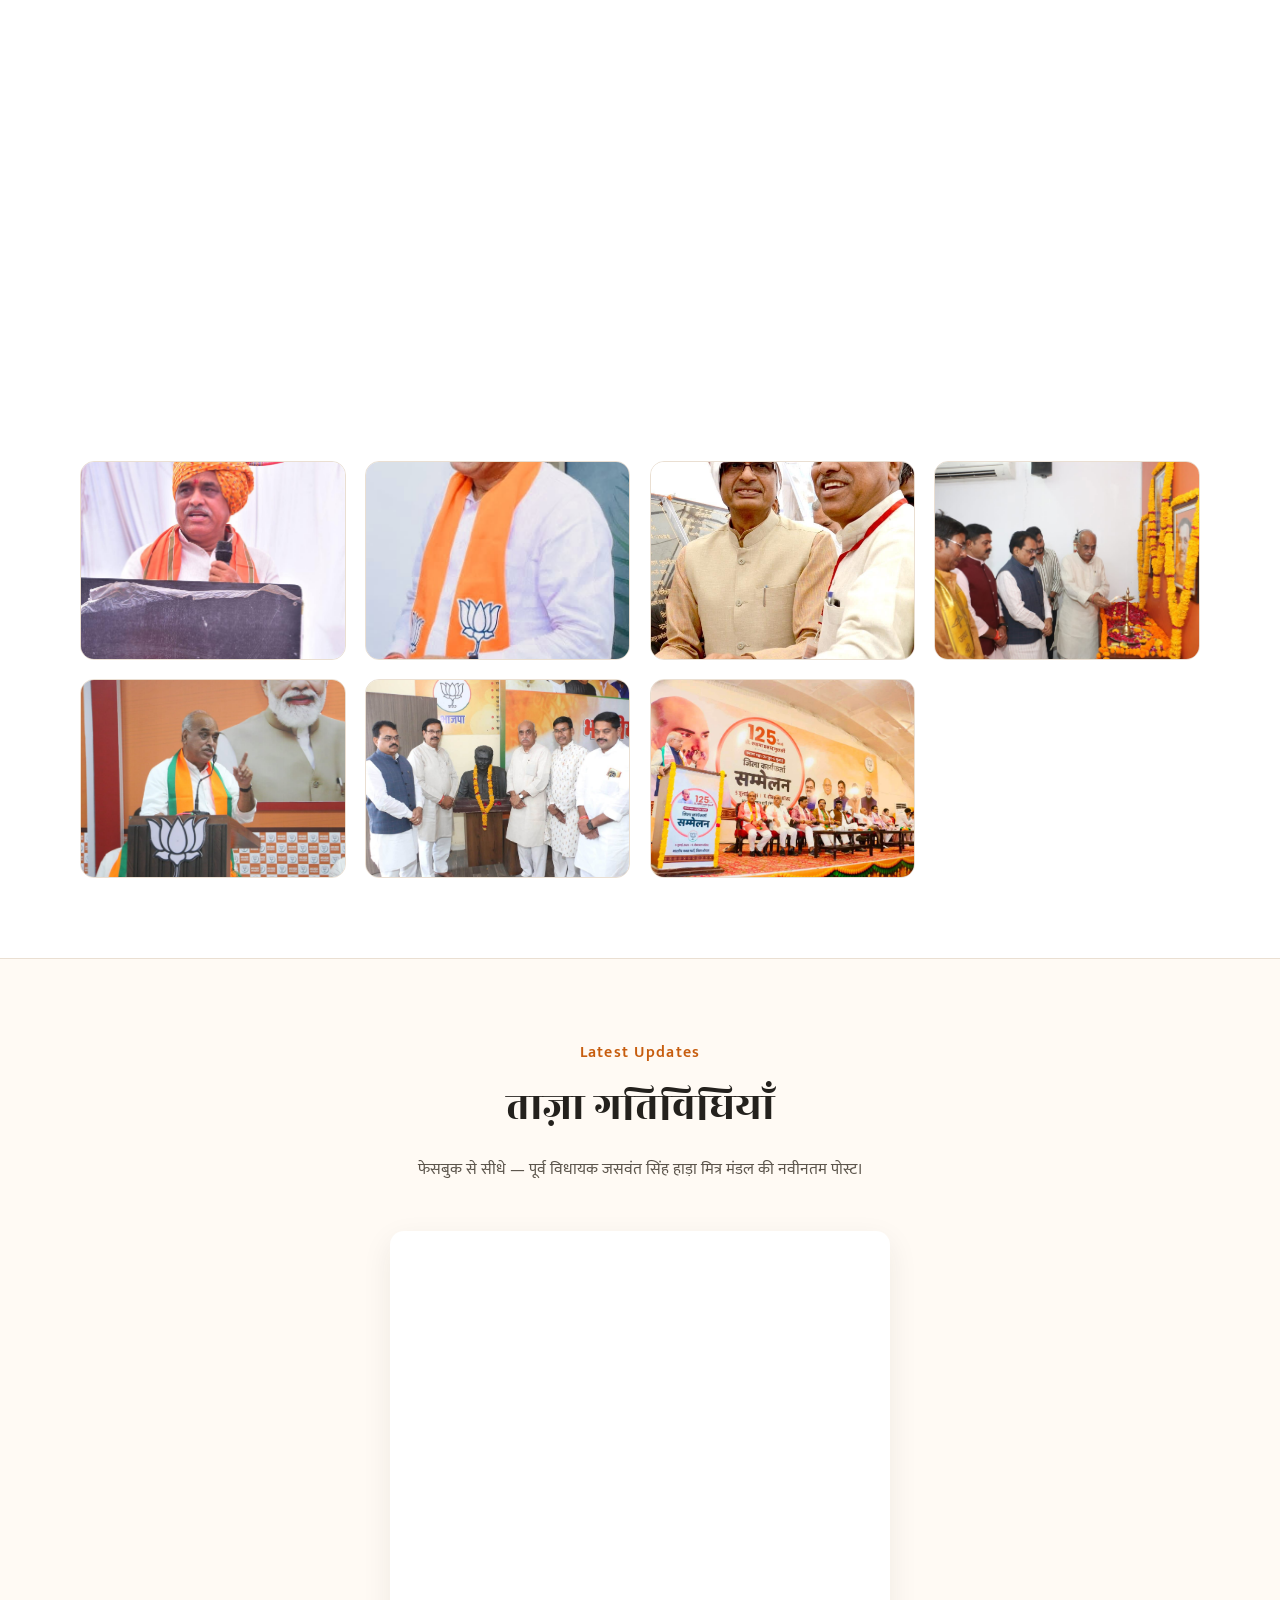
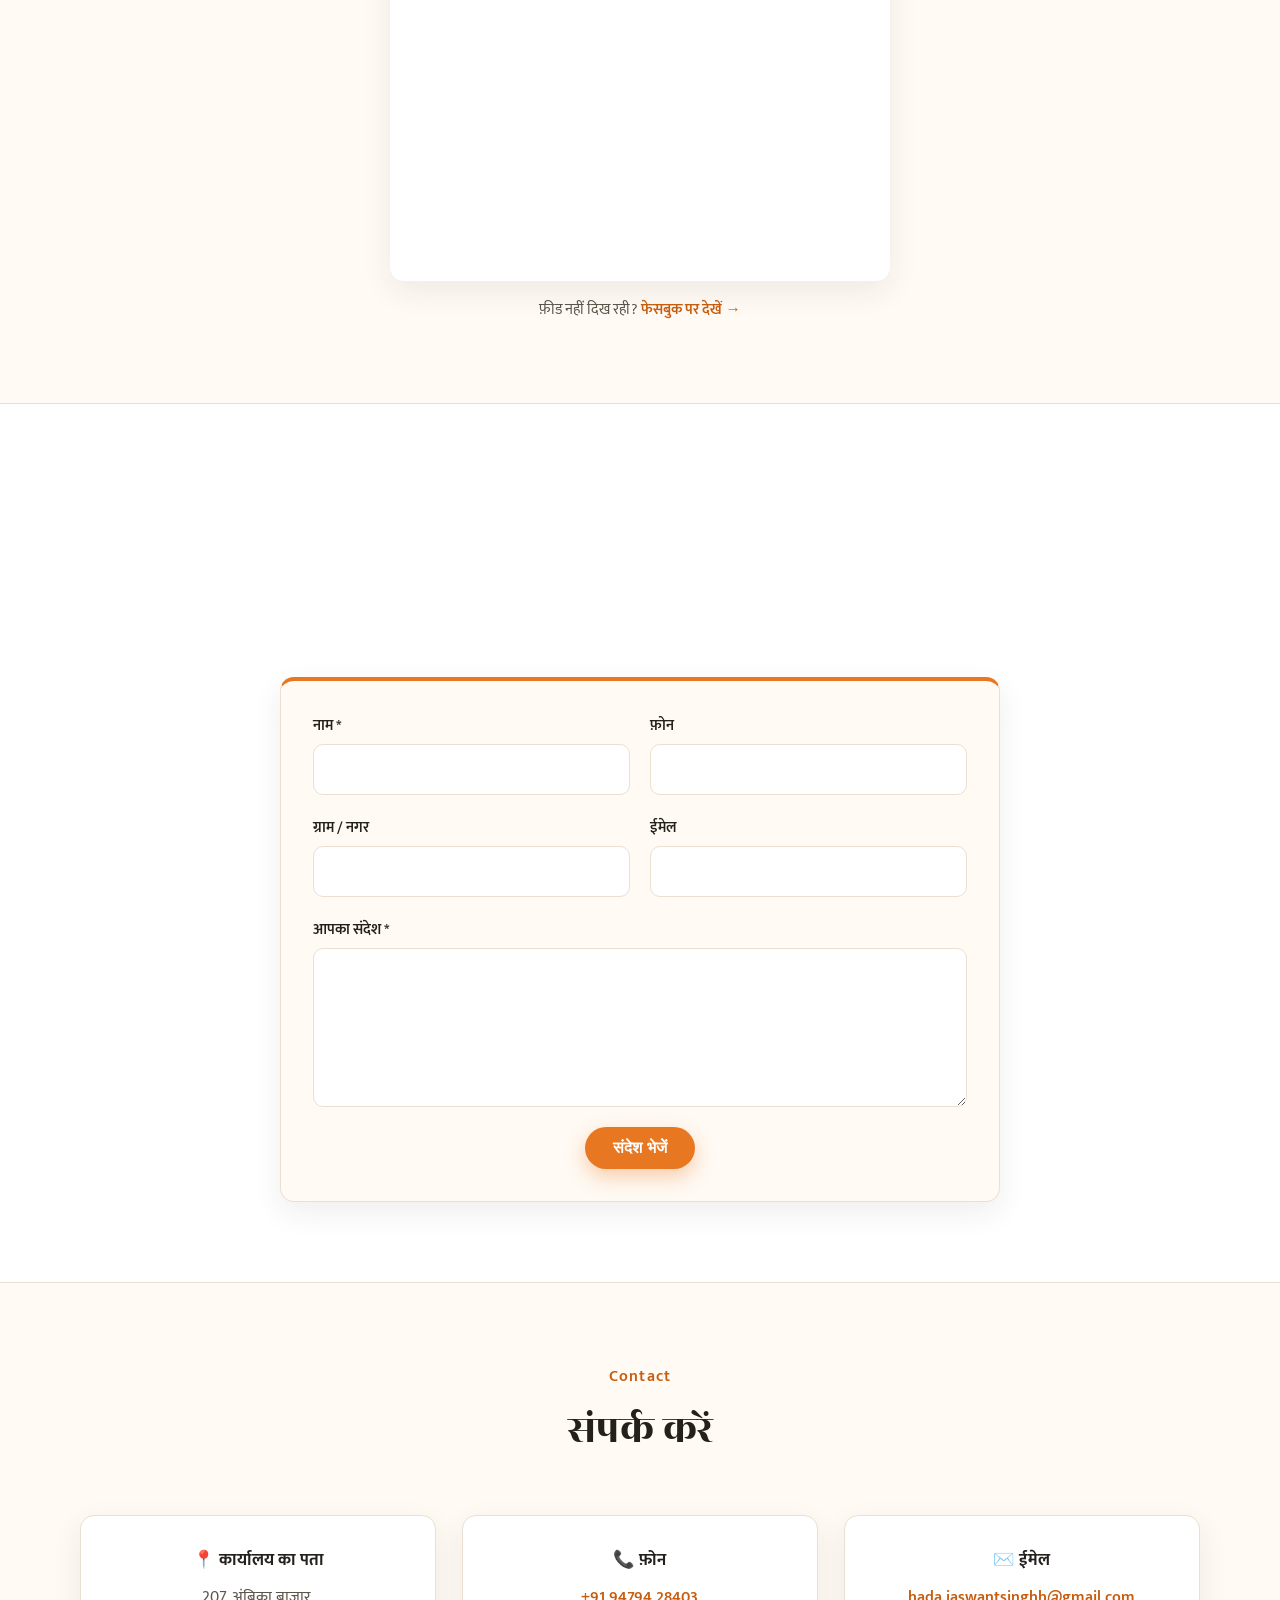
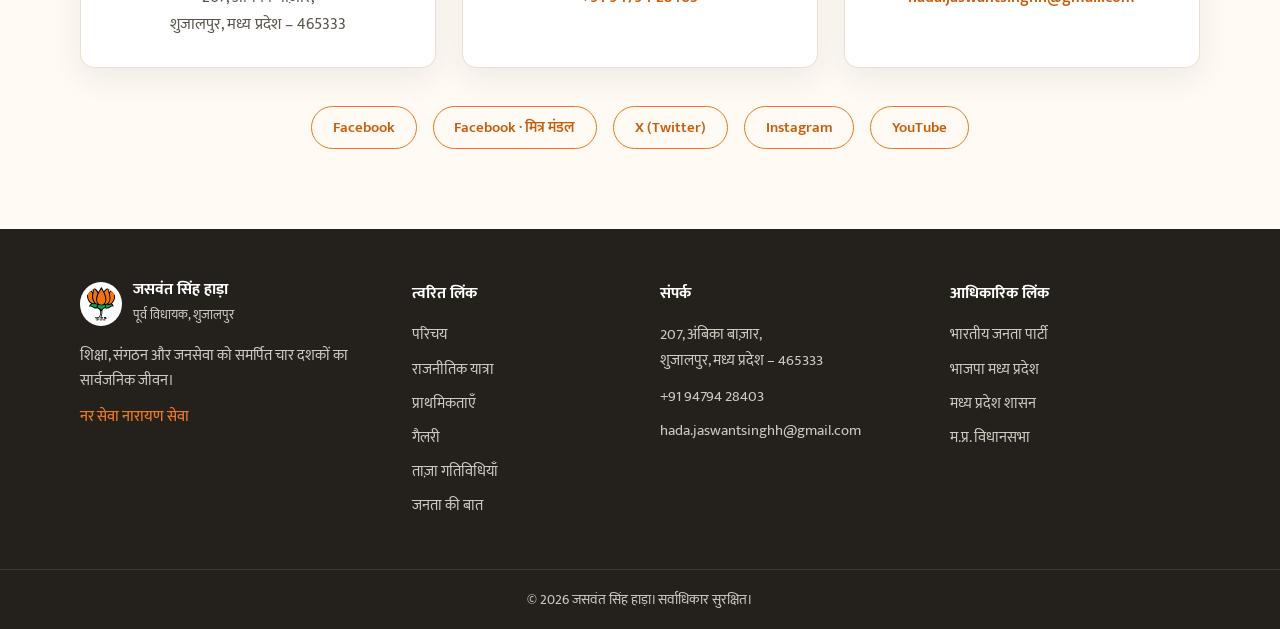
==== commit b70e80fc: "Update quote in banner band Co-Authored-By: Claude Fable 5 <noreply@anthropic.com>" ====
--- a/index.html
+++ b/index.html
@@ -400,7 +400,7 @@
   <section class="quote-band">
     <div class="container">
       <blockquote>
-        &ldquo;सच्ची राजनीति वही है जो अंतिम पंक्ति में खड़े व्यक्ति तक विकास पहुँचाए।&rdquo;
+        &ldquo;विकास तभी सार्थक है जब उसकी रोशनी अंतिम पंक्ति के अंतिम व्यक्ति तक पहुँचे।&rdquo;
         <footer><span class="lang-hi">&mdash; जसवंत सिंह हाड़ा</span><span class="lang-en">&mdash; Jaswant Singh Hada</span></footer>
       </blockquote>
     </div>
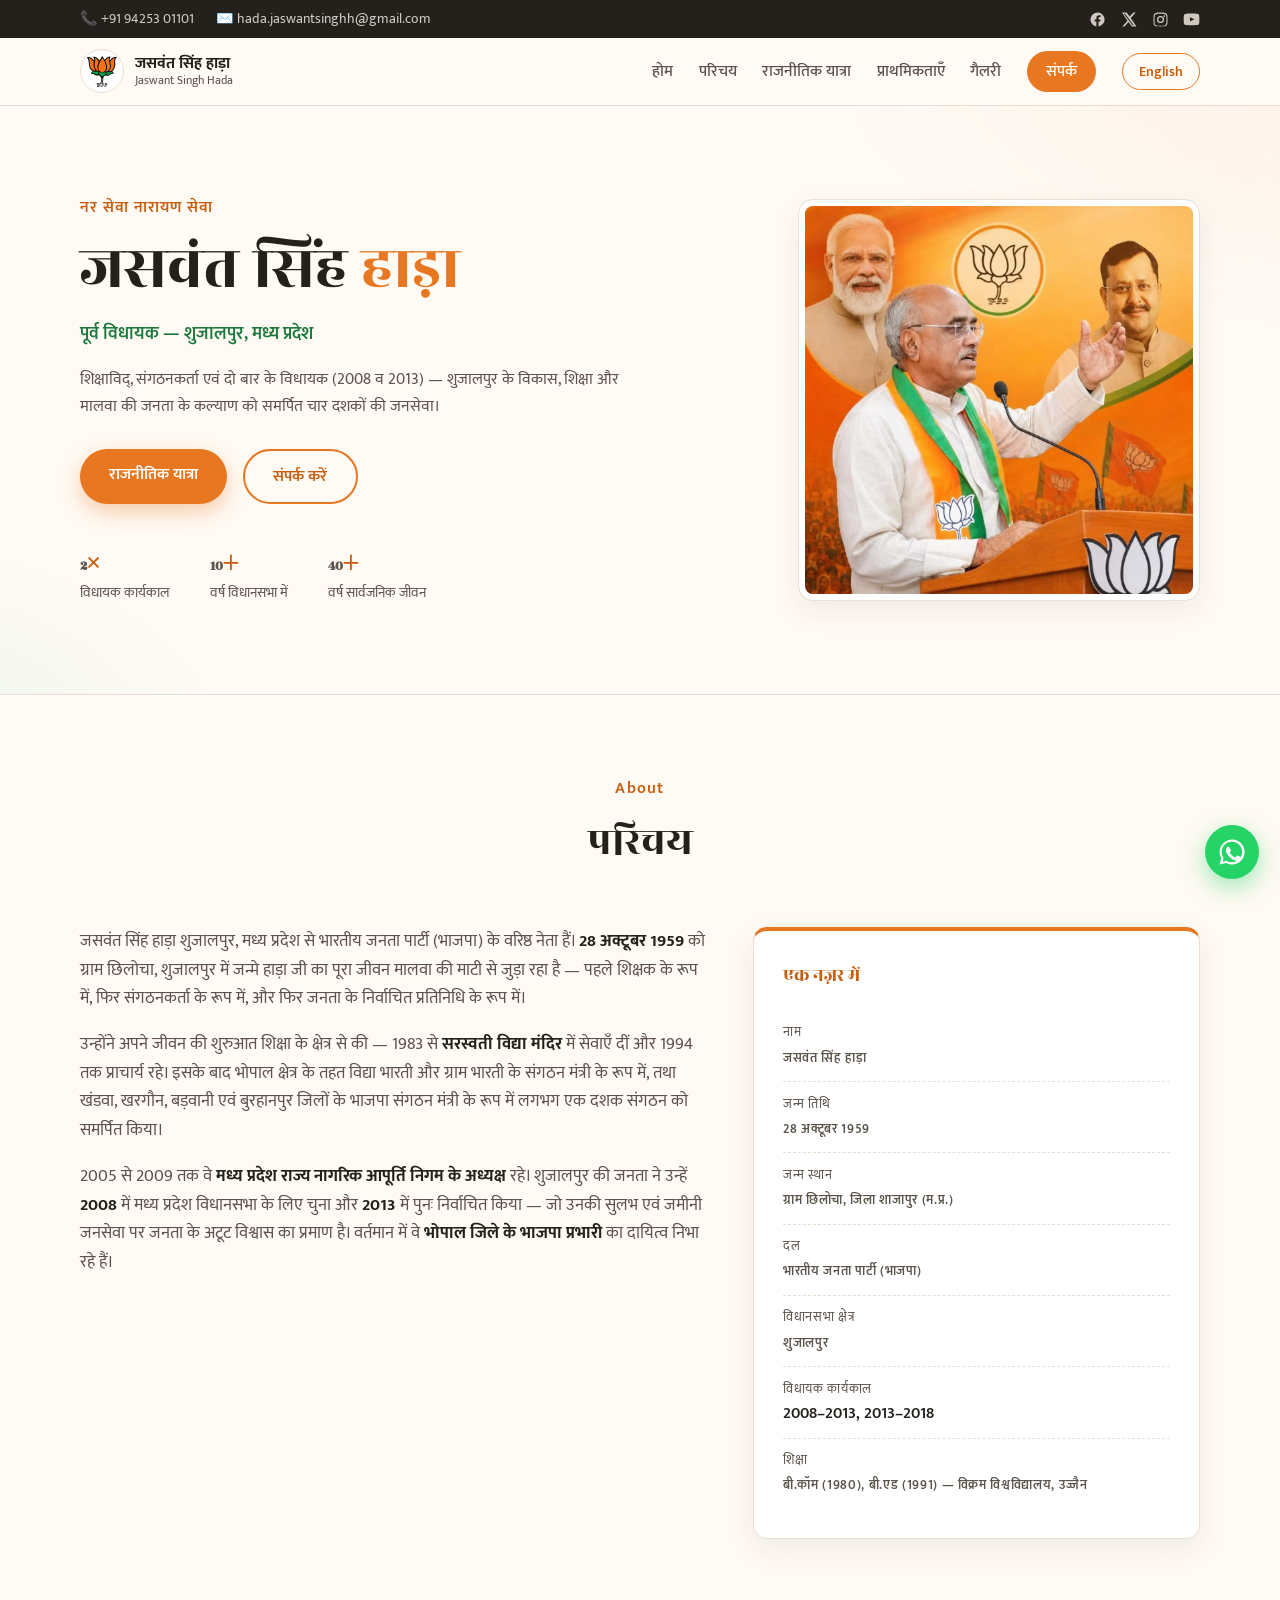
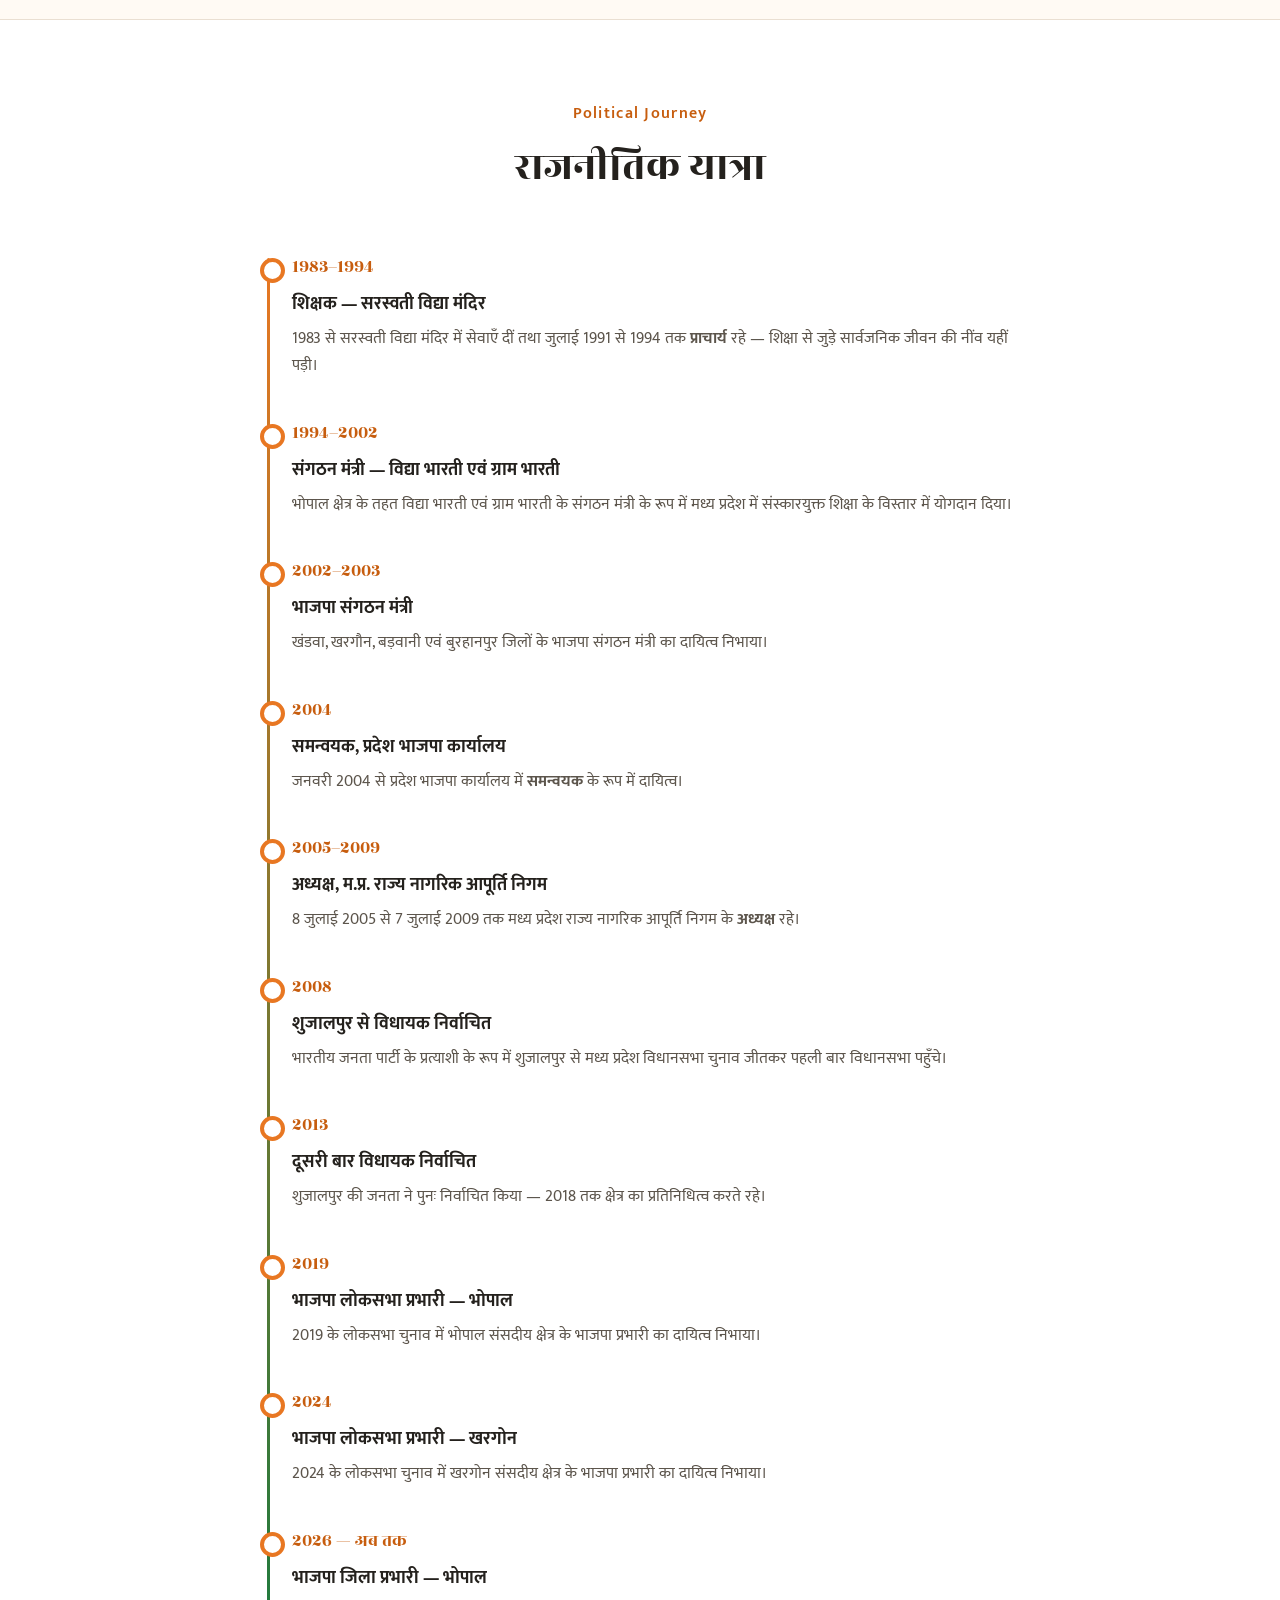
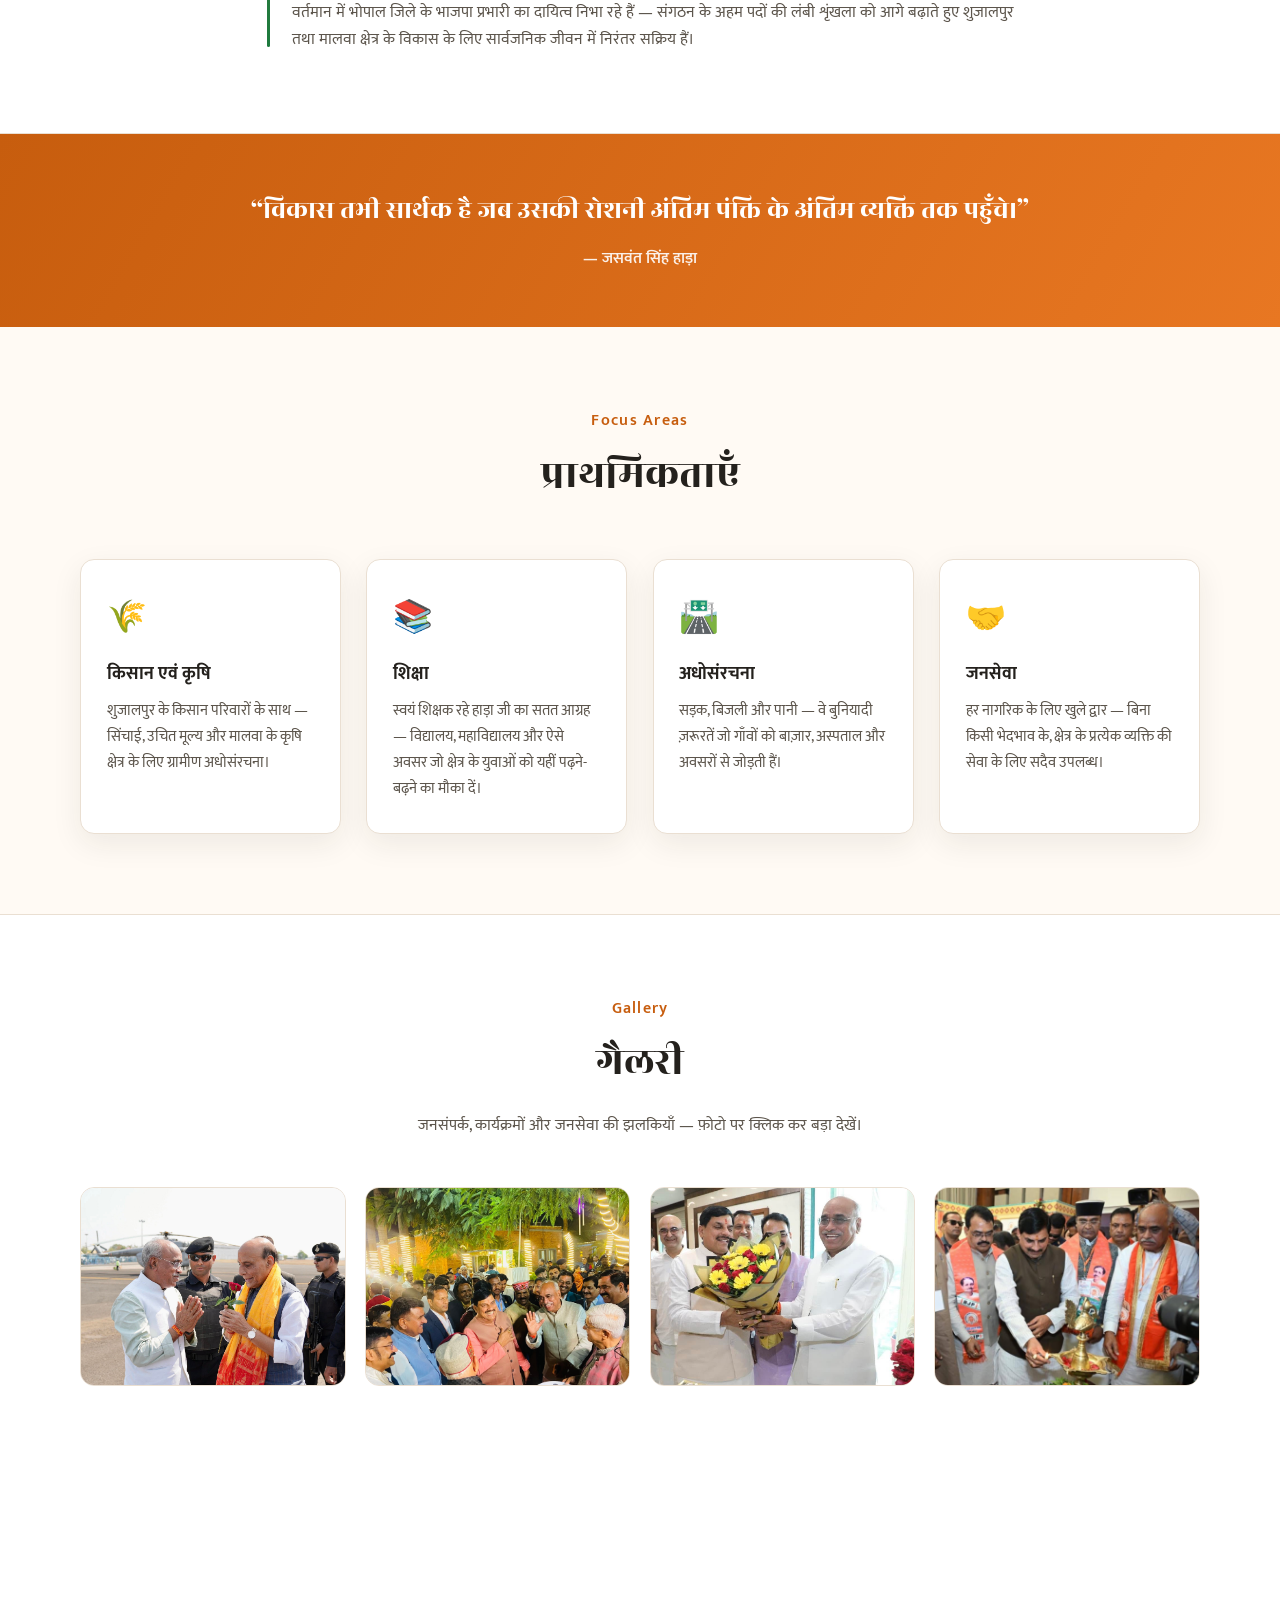
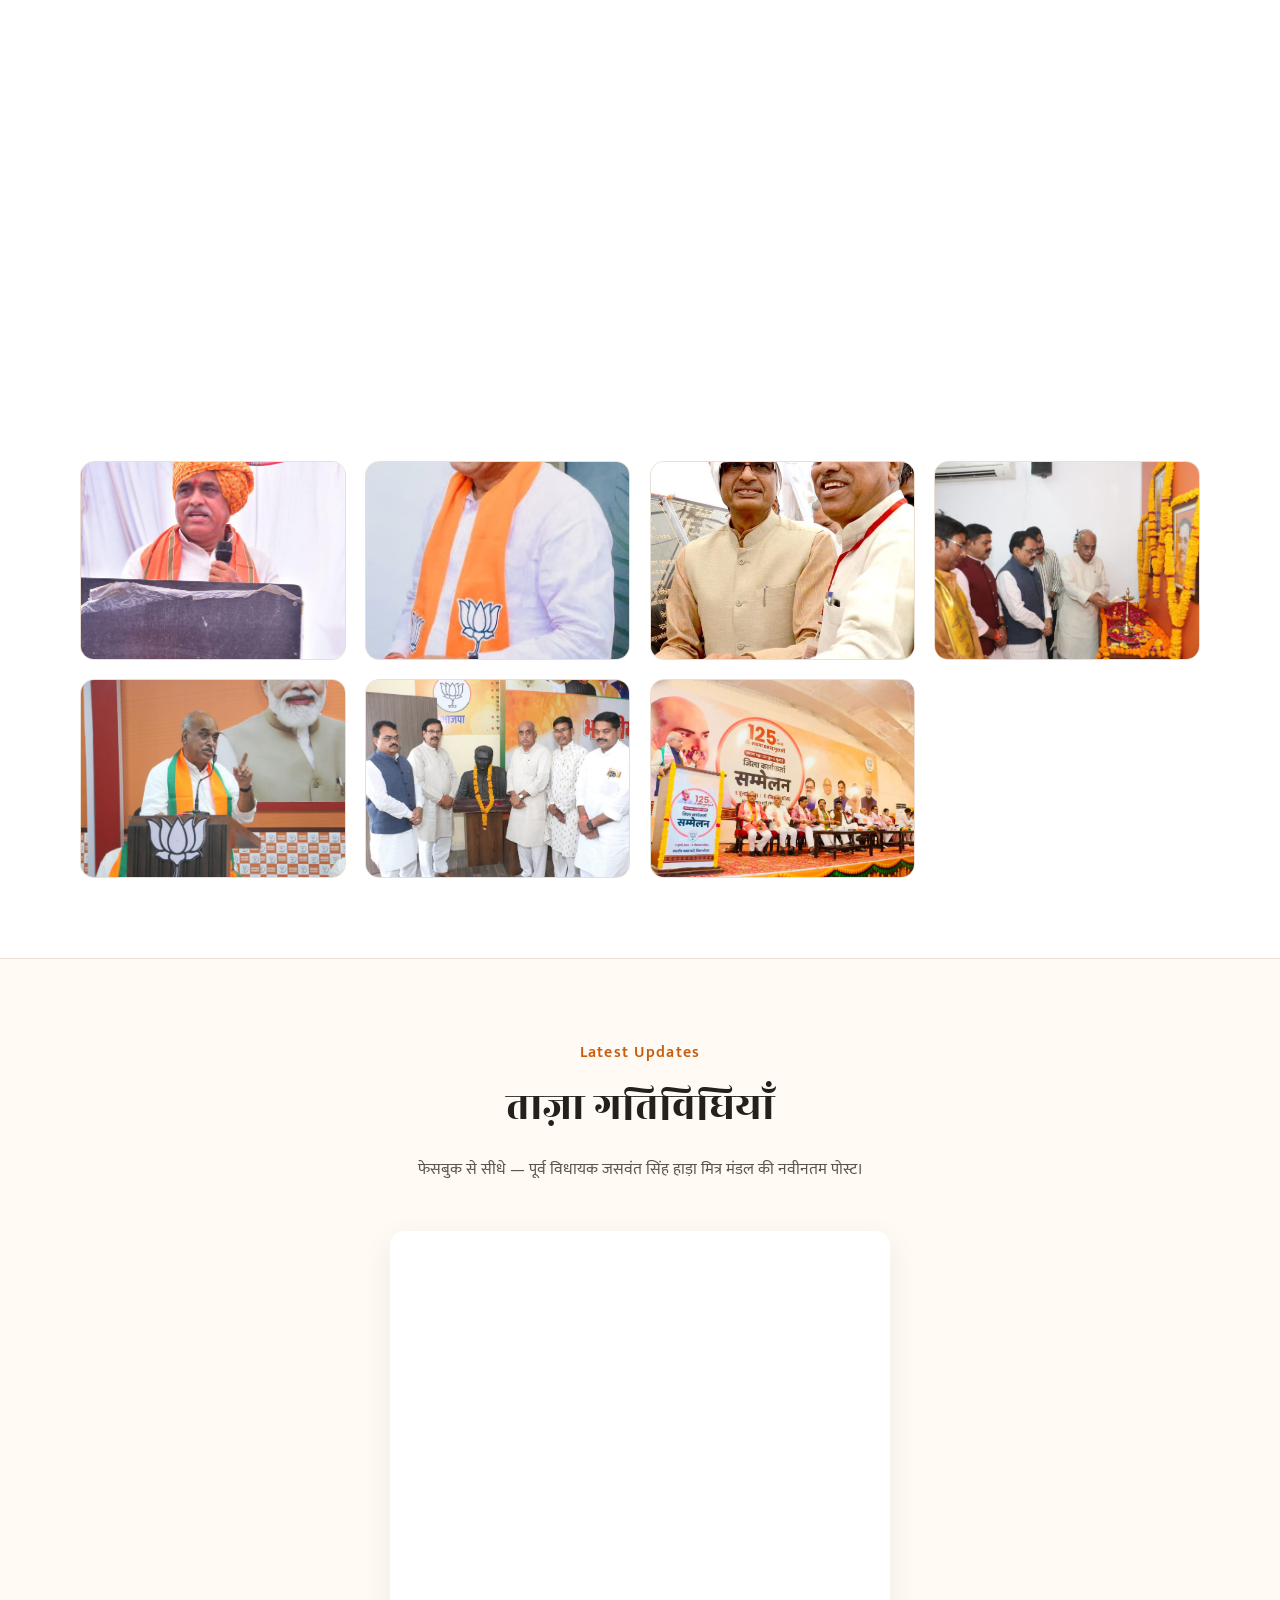
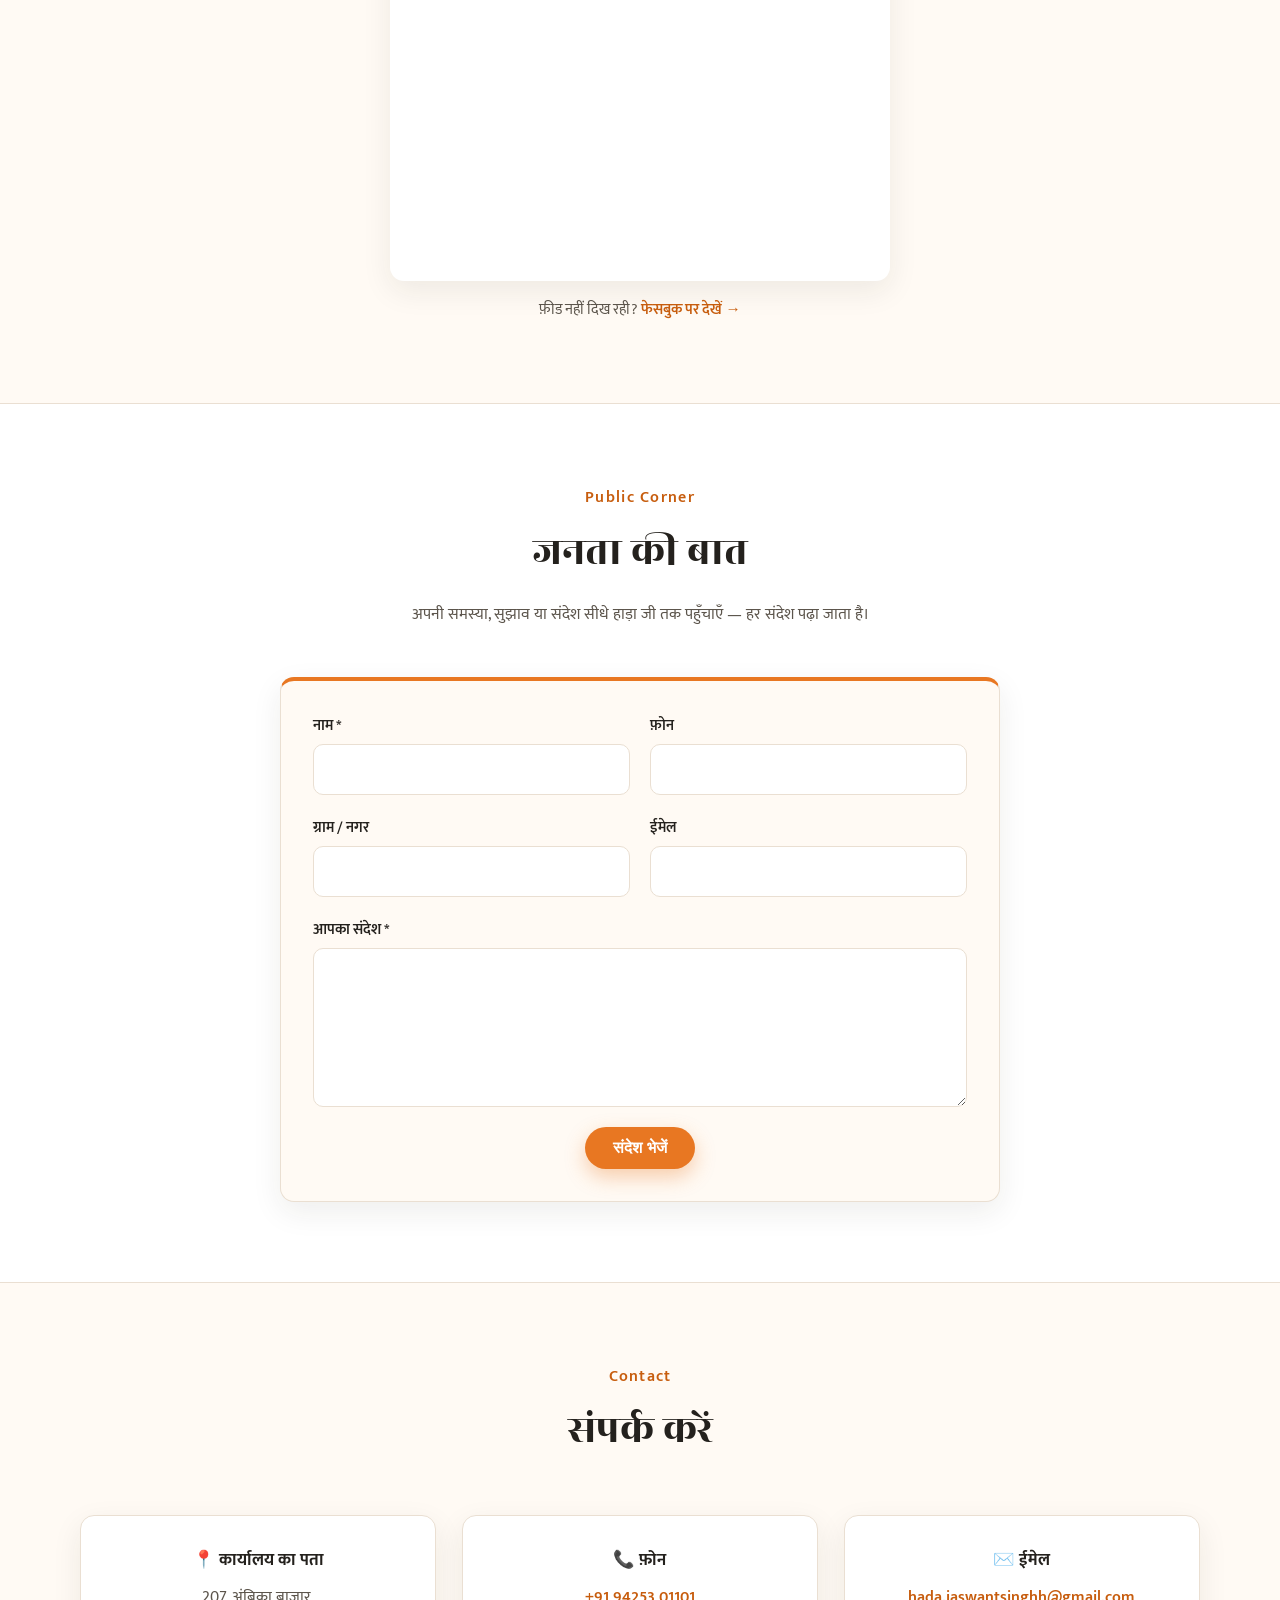
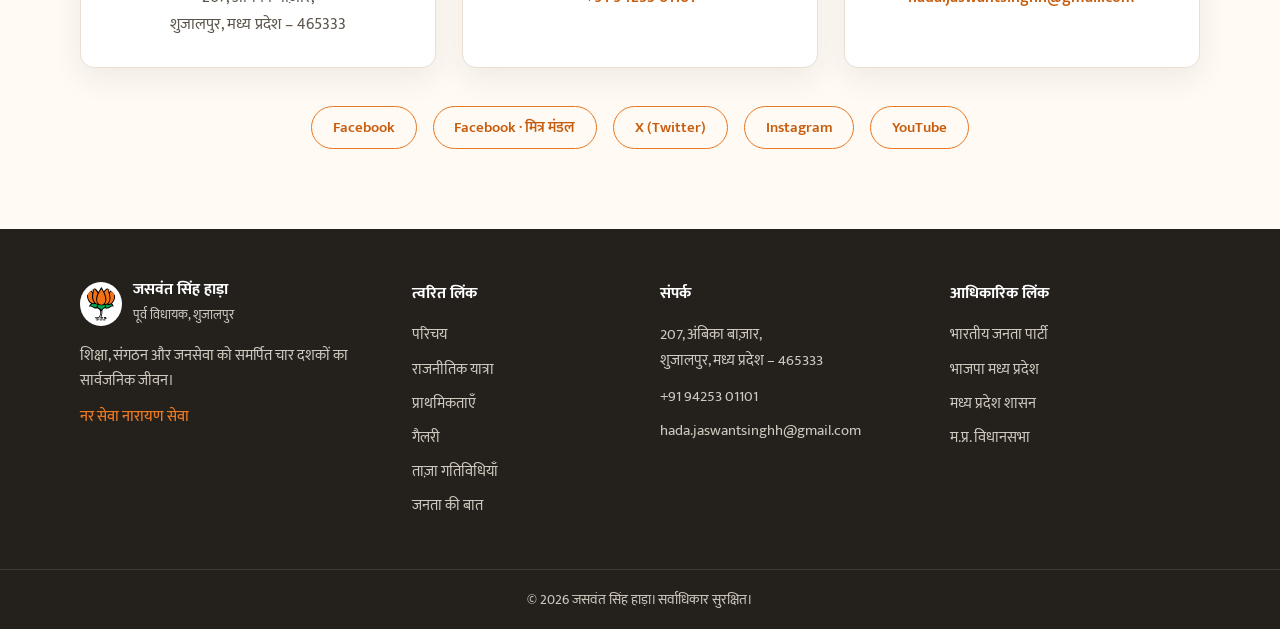
==== commit 36ec384a: "Update phone number to +91 9425301101 Co-Authored-By: Claude Fable 5 <noreply@anthropic.com>" ====
--- a/index.html
+++ b/index.html
@@ -17,7 +17,7 @@
   <div class="topbar">
     <div class="container topbar-inner">
       <div class="topbar-contact">
-        <a href="tel:+919479428403">📞 +91 94794 28403</a>
+        <a href="tel:+919425301101">📞 +91 94253 01101</a>
         <a href="mailto:hada.jaswantsinghh@gmail.com" class="topbar-email">✉️ hada.jaswantsinghh@gmail.com</a>
       </div>
       <div class="topbar-socials">
@@ -462,29 +462,29 @@
         </p>
       </div>
       <div class="gallery-grid">
-        <a class="gallery-item" href="images/gallery/CM.jpg" target="_blank"><img src="images/gallery/CM.jpg" alt="जसवंत सिंह हाड़ा — रक्षा मंत्री राजनाथ सिंह का स्वागत" loading="lazy" /></a>
-        <a class="gallery-item" href="images/gallery/CM1.jpg" target="_blank"><img src="images/gallery/CM1.jpg" alt="जसवंत सिंह हाड़ा — कार्यक्रम" loading="lazy" /></a>
-        <a class="gallery-item" href="images/gallery/CM2.jpg" target="_blank"><img src="images/gallery/CM2.jpg" alt="जसवंत सिंह हाड़ा — कार्यक्रम" loading="lazy" /></a>
-        <a class="gallery-item" href="images/gallery/CM3.jpg" target="_blank"><img src="images/gallery/CM3.jpg" alt="जसवंत सिंह हाड़ा — कार्यक्रम" loading="lazy" /></a>
-        <a class="gallery-item" href="images/gallery/CM4.jpg" target="_blank"><img src="images/gallery/CM4.jpg" alt="जसवंत सिंह हाड़ा — कार्यक्रम" loading="lazy" /></a>
-        <a class="gallery-item" href="images/gallery/CM5.jpg" target="_blank"><img src="images/gallery/CM5.jpg" alt="जसवंत सिंह हाड़ा — कार्यक्रम" loading="lazy" /></a>
-        <a class="gallery-item" href="images/gallery/cm3.jpeg" target="_blank"><img src="images/gallery/cm3.jpeg" alt="जसवंत सिंह हाड़ा — कार्यक्रम" loading="lazy" /></a>
-        <a class="gallery-item" href="images/gallery/d1.jpg" target="_blank"><img src="images/gallery/d1.jpg" alt="जसवंत सिंह हाड़ा — जनसंपर्क" loading="lazy" /></a>
-        <a class="gallery-item" href="images/gallery/d2.jpg" target="_blank"><img src="images/gallery/d2.jpg" alt="जसवंत सिंह हाड़ा — मीडिया से संवाद" loading="lazy" /></a>
-        <a class="gallery-item" href="images/gallery/d3.jpg" target="_blank"><img src="images/gallery/d3.jpg" alt="जसवंत सिंह हाड़ा — जनसंपर्क" loading="lazy" /></a>
-        <a class="gallery-item" href="images/gallery/d4.jpg" target="_blank"><img src="images/gallery/d4.jpg" alt="जसवंत सिंह हाड़ा — जनसंपर्क" loading="lazy" /></a>
-        <a class="gallery-item" href="images/gallery/d5.jpg" target="_blank"><img src="images/gallery/d5.jpg" alt="जसवंत सिंह हाड़ा — जनसंपर्क" loading="lazy" /></a>
-        <a class="gallery-item" href="images/gallery/d6.jpg" target="_blank"><img src="images/gallery/d6.jpg" alt="जसवंत सिंह हाड़ा — जनसंपर्क" loading="lazy" /></a>
-        <a class="gallery-item" href="images/gallery/d7.jpg" target="_blank"><img src="images/gallery/d7.jpg" alt="जसवंत सिंह हाड़ा — जनसंपर्क" loading="lazy" /></a>
-        <a class="gallery-item" href="images/gallery/d8.jpg" target="_blank"><img src="images/gallery/d8.jpg" alt="जसवंत सिंह हाड़ा — जनसंपर्क" loading="lazy" /></a>
-        <a class="gallery-item" href="images/gallery/d9.jpg" target="_blank"><img src="images/gallery/d9.jpg" alt="जसवंत सिंह हाड़ा — जनसंपर्क" loading="lazy" /></a>
-        <a class="gallery-item" href="images/gallery/d10.jpg" target="_blank"><img src="images/gallery/d10.jpg" alt="जसवंत सिंह हाड़ा — जनसंपर्क" loading="lazy" /></a>
-        <a class="gallery-item" href="images/gallery/d11.jpg" target="_blank"><img src="images/gallery/d11.jpg" alt="जसवंत सिंह हाड़ा — जनसंपर्क" loading="lazy" /></a>
-        <a class="gallery-item" href="images/gallery/d12.jpg" target="_blank"><img src="images/gallery/d12.jpg" alt="जसवंत सिंह हाड़ा — जनसंपर्क" loading="lazy" /></a>
-        <a class="gallery-item" href="images/gallery/d13.jpg" target="_blank"><img src="images/gallery/d13.jpg" alt="जसवंत सिंह हाड़ा — जनसंपर्क" loading="lazy" /></a>
-        <a class="gallery-item" href="images/gallery/D14.jpg" target="_blank"><img src="images/gallery/D14.jpg" alt="जसवंत सिंह हाड़ा — जनसंपर्क" loading="lazy" /></a>
-        <a class="gallery-item" href="images/gallery/l1.jpg" target="_blank"><img src="images/gallery/l1.jpg" alt="जसवंत सिंह हाड़ा — कार्यक्रम" loading="lazy" /></a>
-        <a class="gallery-item" href="images/gallery/l2.jpg" target="_blank"><img src="images/gallery/l2.jpg" alt="जसवंत सिंह हाड़ा — कार्यक्रम" loading="lazy" /></a>
+        <a class="gallery-item" href="images/gallery/IMG1.jpg" target="_blank"><img src="images/gallery/IMG1.jpg" alt="जसवंत सिंह हाड़ा — रक्षा मंत्री राजनाथ सिंह का स्वागत" loading="lazy" /></a>
+        <a class="gallery-item" href="images/gallery/IMG2.jpg" target="_blank"><img src="images/gallery/IMG2.jpg" alt="जसवंत सिंह हाड़ा — कार्यक्रम" loading="lazy" /></a>
+        <a class="gallery-item" href="images/gallery/IMG3.jpg" target="_blank"><img src="images/gallery/IMG3.jpg" alt="जसवंत सिंह हाड़ा — कार्यक्रम" loading="lazy" /></a>
+        <a class="gallery-item" href="images/gallery/IMG4.jpg" target="_blank"><img src="images/gallery/IMG4.jpg" alt="जसवंत सिंह हाड़ा — कार्यक्रम" loading="lazy" /></a>
+        <a class="gallery-item" href="images/gallery/IMG5.jpg" target="_blank"><img src="images/gallery/IMG5.jpg" alt="जसवंत सिंह हाड़ा — कार्यक्रम" loading="lazy" /></a>
+        <a class="gallery-item" href="images/gallery/IMG6.jpg" target="_blank"><img src="images/gallery/IMG6.jpg" alt="जसवंत सिंह हाड़ा — कार्यक्रम" loading="lazy" /></a>
+        <a class="gallery-item" href="images/gallery/IMG7.jpg" target="_blank"><img src="images/gallery/IMG7.jpg" alt="जसवंत सिंह हाड़ा — कार्यक्रम" loading="lazy" /></a>
+        <a class="gallery-item" href="images/gallery/IMG8.jpg" target="_blank"><img src="images/gallery/IMG8.jpg" alt="जसवंत सिंह हाड़ा — जनसंपर्क" loading="lazy" /></a>
+        <a class="gallery-item" href="images/gallery/IMG9.jpg" target="_blank"><img src="images/gallery/IMG9.jpg" alt="जसवंत सिंह हाड़ा — मीडिया से संवाद" loading="lazy" /></a>
+        <a class="gallery-item" href="images/gallery/IMG10.jpg" target="_blank"><img src="images/gallery/IMG10.jpg" alt="जसवंत सिंह हाड़ा — जनसंपर्क" loading="lazy" /></a>
+        <a class="gallery-item" href="images/gallery/IMG11.jpg" target="_blank"><img src="images/gallery/IMG11.jpg" alt="जसवंत सिंह हाड़ा — जनसंपर्क" loading="lazy" /></a>
+        <a class="gallery-item" href="images/gallery/IMG12.jpg" target="_blank"><img src="images/gallery/IMG12.jpg" alt="जसवंत सिंह हाड़ा — जनसंपर्क" loading="lazy" /></a>
+        <a class="gallery-item" href="images/gallery/IMG13.jpg" target="_blank"><img src="images/gallery/IMG13.jpg" alt="जसवंत सिंह हाड़ा — जनसंपर्क" loading="lazy" /></a>
+        <a class="gallery-item" href="images/gallery/IMG14.jpg" target="_blank"><img src="images/gallery/IMG14.jpg" alt="जसवंत सिंह हाड़ा — जनसंपर्क" loading="lazy" /></a>
+        <a class="gallery-item" href="images/gallery/IMG15.jpg" target="_blank"><img src="images/gallery/IMG15.jpg" alt="जसवंत सिंह हाड़ा — जनसंपर्क" loading="lazy" /></a>
+        <a class="gallery-item" href="images/gallery/IMG16.jpg" target="_blank"><img src="images/gallery/IMG16.jpg" alt="जसवंत सिंह हाड़ा — जनसंपर्क" loading="lazy" /></a>
+        <a class="gallery-item" href="images/gallery/IMG17.jpg" target="_blank"><img src="images/gallery/IMG17.jpg" alt="जसवंत सिंह हाड़ा — जनसंपर्क" loading="lazy" /></a>
+        <a class="gallery-item" href="images/gallery/IMG18.jpg" target="_blank"><img src="images/gallery/IMG18.jpg" alt="जसवंत सिंह हाड़ा — जनसंपर्क" loading="lazy" /></a>
+        <a class="gallery-item" href="images/gallery/IMG19.jpg" target="_blank"><img src="images/gallery/IMG19.jpg" alt="जसवंत सिंह हाड़ा — जनसंपर्क" loading="lazy" /></a>
+        <a class="gallery-item" href="images/gallery/IMG20.jpg" target="_blank"><img src="images/gallery/IMG20.jpg" alt="जसवंत सिंह हाड़ा — जनसंपर्क" loading="lazy" /></a>
+        <a class="gallery-item" href="images/gallery/IMG21.jpg" target="_blank"><img src="images/gallery/IMG21.jpg" alt="जसवंत सिंह हाड़ा — जनसंपर्क" loading="lazy" /></a>
+        <a class="gallery-item" href="images/gallery/IMG22.jpg" target="_blank"><img src="images/gallery/IMG22.jpg" alt="जसवंत सिंह हाड़ा — कार्यक्रम" loading="lazy" /></a>
+        <a class="gallery-item" href="images/gallery/IMG23.jpg" target="_blank"><img src="images/gallery/IMG23.jpg" alt="जसवंत सिंह हाड़ा — कार्यक्रम" loading="lazy" /></a>
       </div>
     </div>
   </section>
@@ -579,7 +579,7 @@
         </div>
         <div class="contact-card">
           <h3>📞 <span class="lang-hi">फ़ोन</span><span class="lang-en">Phone</span></h3>
-          <p><a href="tel:+919479428403">+91 94794 28403</a></p>
+          <p><a href="tel:+919425301101">+91 94253 01101</a></p>
         </div>
         <div class="contact-card">
           <h3>✉️ <span class="lang-hi">ईमेल</span><span class="lang-en">Email</span></h3>
@@ -631,7 +631,7 @@
           <span class="lang-en">207, Ambika Bazar,<br />Shujalpur, Madhya Pradesh &ndash; 465333</span>
         </address>
         <nav class="footer-links">
-          <a href="tel:+919479428403">+91 94794 28403</a>
+          <a href="tel:+919425301101">+91 94253 01101</a>
           <a href="mailto:hada.jaswantsinghh@gmail.com">hada.jaswantsinghh@gmail.com</a>
         </nav>
       </div>
@@ -657,7 +657,7 @@
   </footer>
 
   <!-- ============ WHATSAPP FLOAT ============ -->
-  <a href="https://wa.me/919479428403" target="_blank" rel="noopener" class="wa-float" aria-label="WhatsApp">
+  <a href="https://wa.me/919425301101" target="_blank" rel="noopener" class="wa-float" aria-label="WhatsApp">
     <svg viewBox="0 0 24 24" fill="currentColor"><path d="M12 2a10 10 0 0 0-8.6 15L2 22l5.1-1.3A10 10 0 1 0 12 2zm0 1.8a8.2 8.2 0 1 1-4.2 15.3l-.3-.2-3 .8.8-2.9-.2-.3A8.2 8.2 0 0 1 12 3.8zm-3.1 4c-.2 0-.5.1-.8.4-.3.3-1 1-1 2.5s1.1 2.9 1.2 3.1c.2.2 2.1 3.2 5.1 4.5.7.3 1.3.5 1.7.6.7.2 1.4.2 1.9.1.6-.1 1.8-.7 2-1.4.3-.7.3-1.3.2-1.4 0-.2-.3-.2-.6-.4-.3-.1-1.8-.9-2-1-.3-.1-.5-.1-.7.1-.2.3-.8 1-.9 1.2-.2.2-.3.2-.6.1-.3-.2-1.3-.5-2.4-1.5-.9-.8-1.5-1.8-1.7-2.1-.2-.3 0-.5.1-.6l.5-.6c.1-.2.2-.3.3-.5.1-.2 0-.4 0-.5L9.8 8.3c-.2-.6-.5-.5-.7-.5h-.2z"/></svg>
   </a>
 
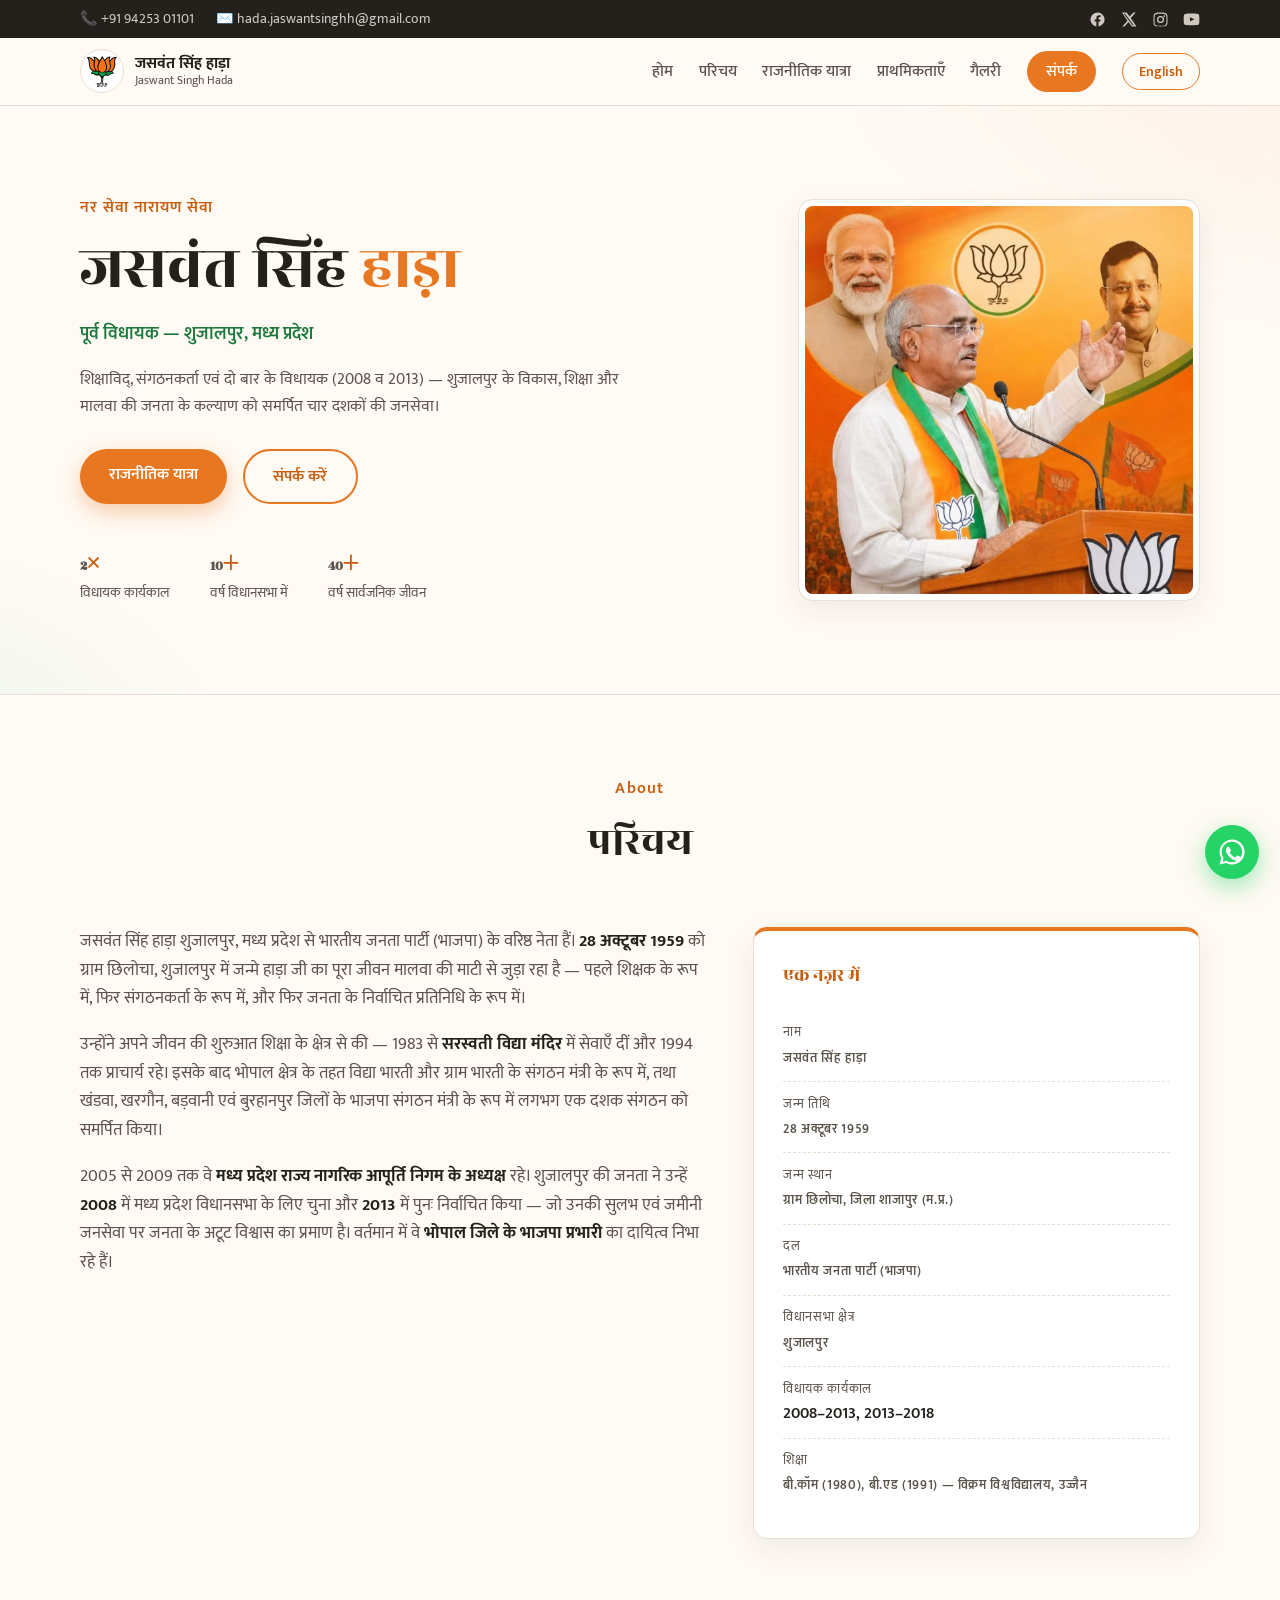
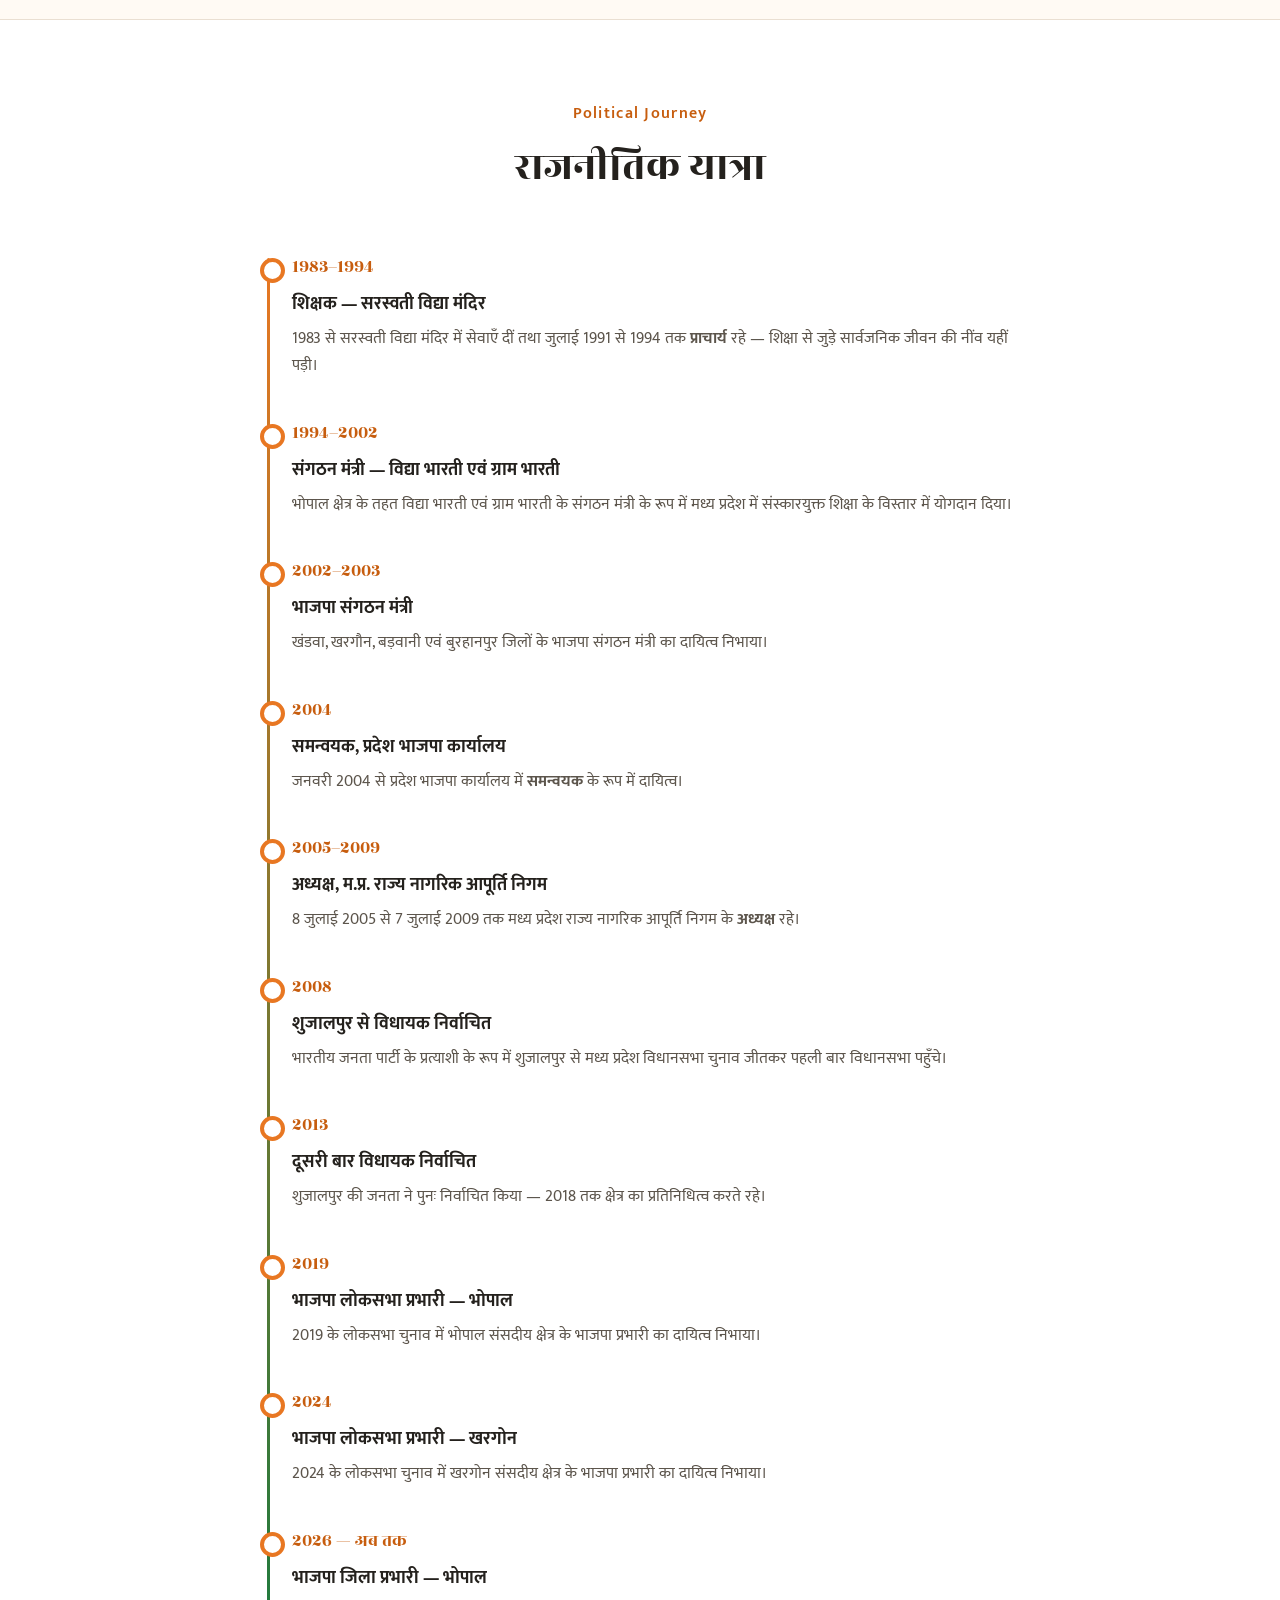
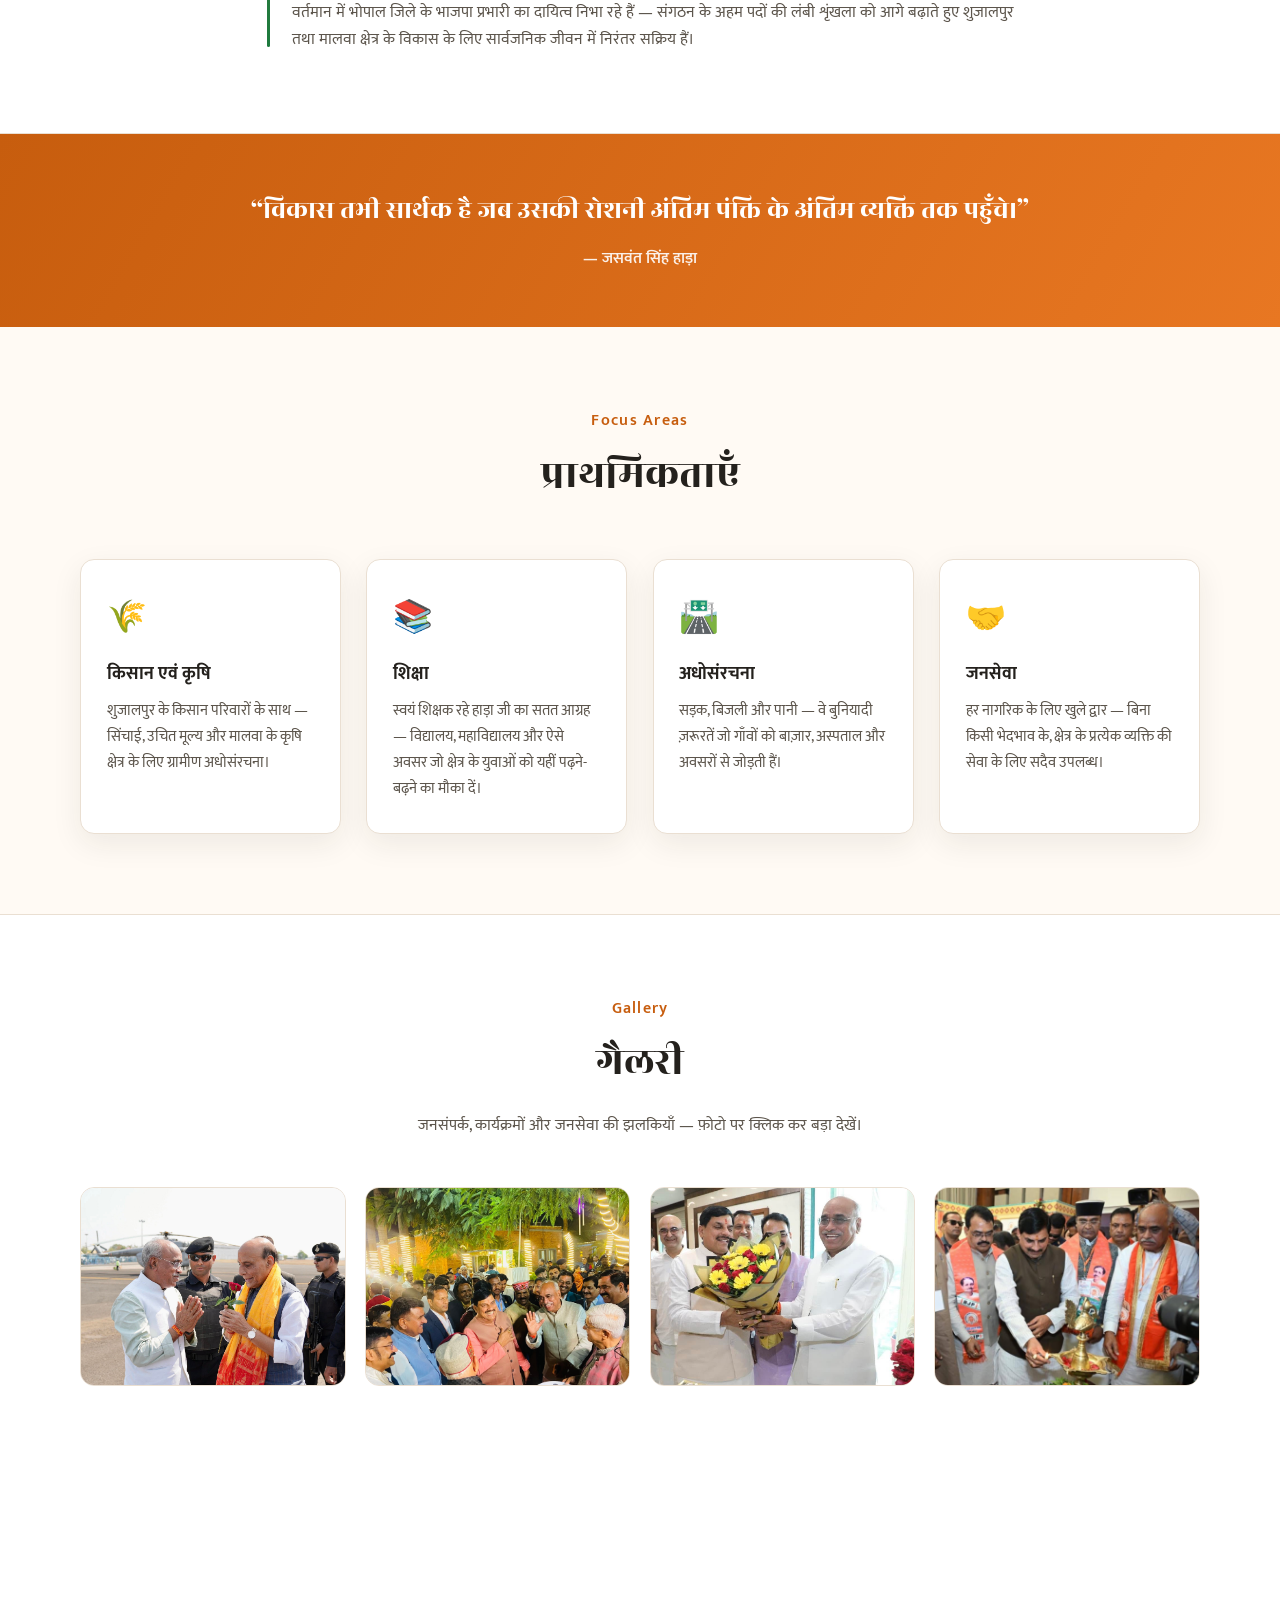
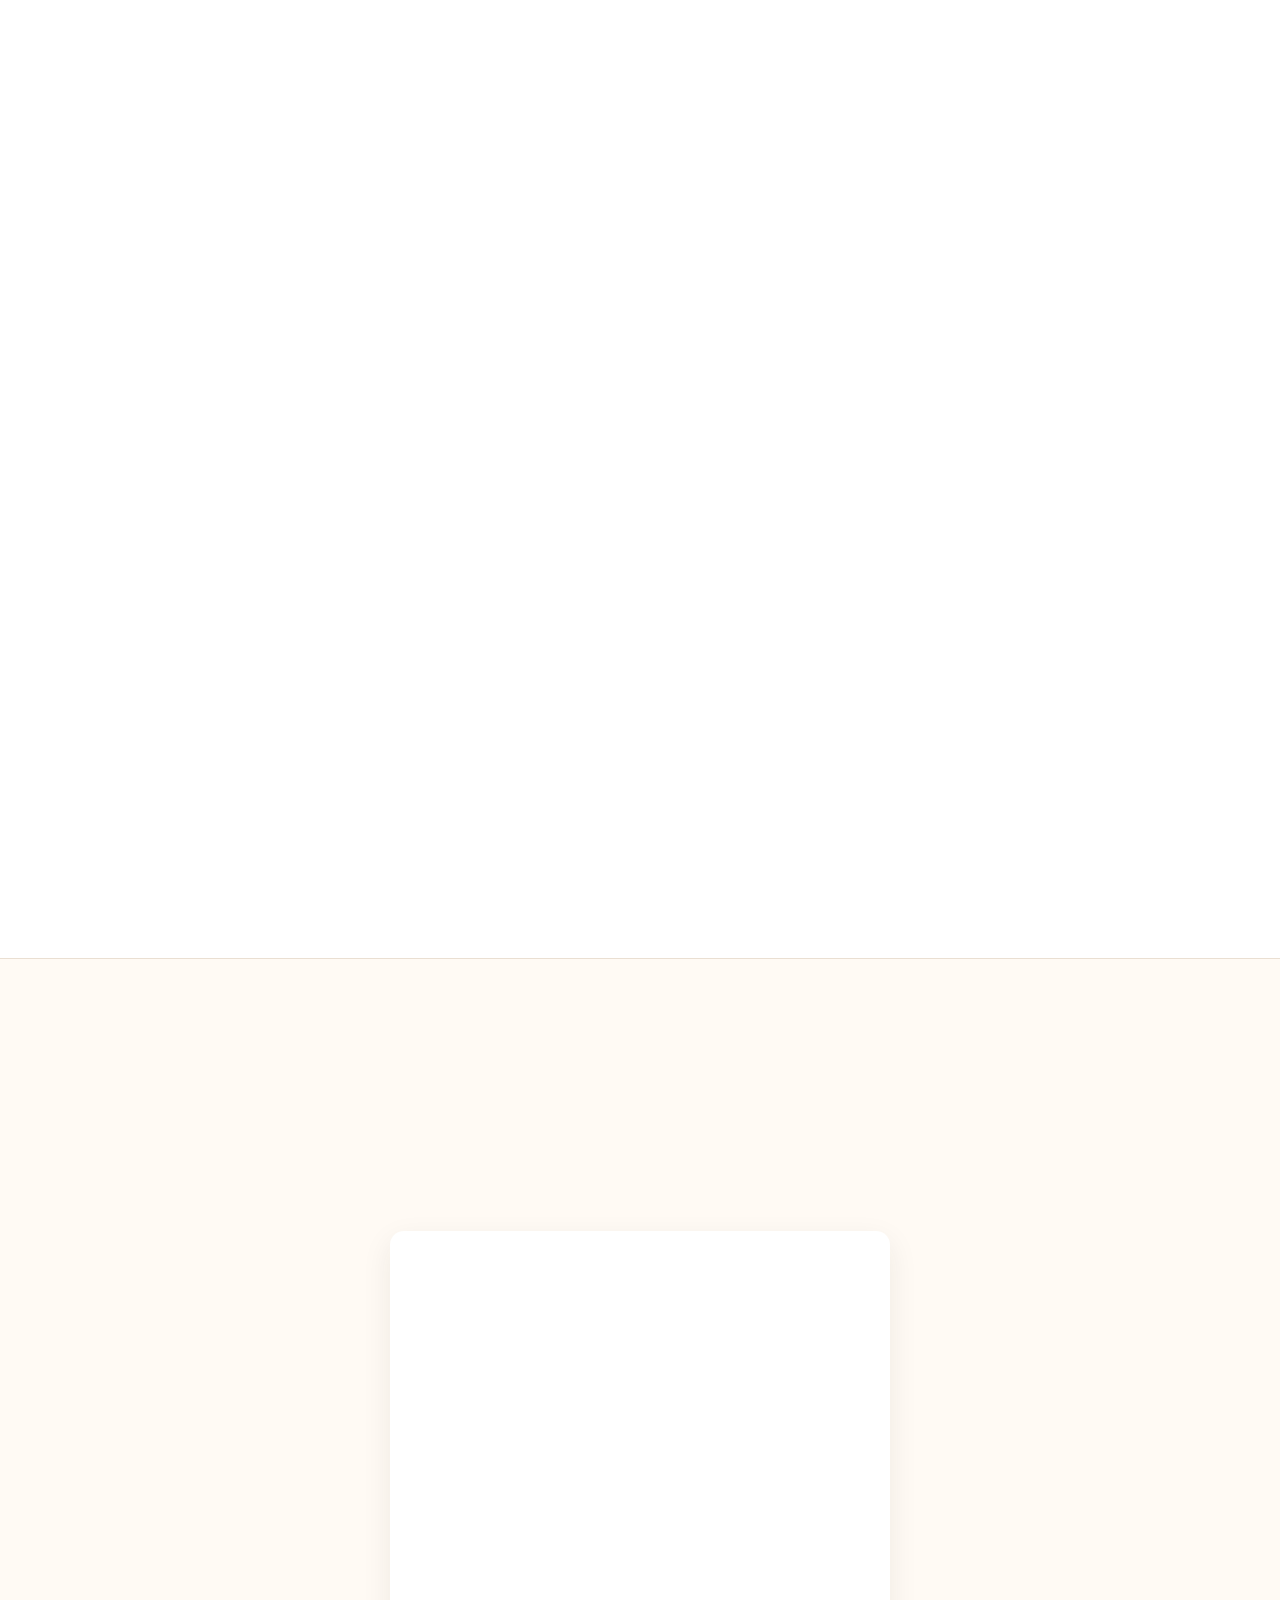
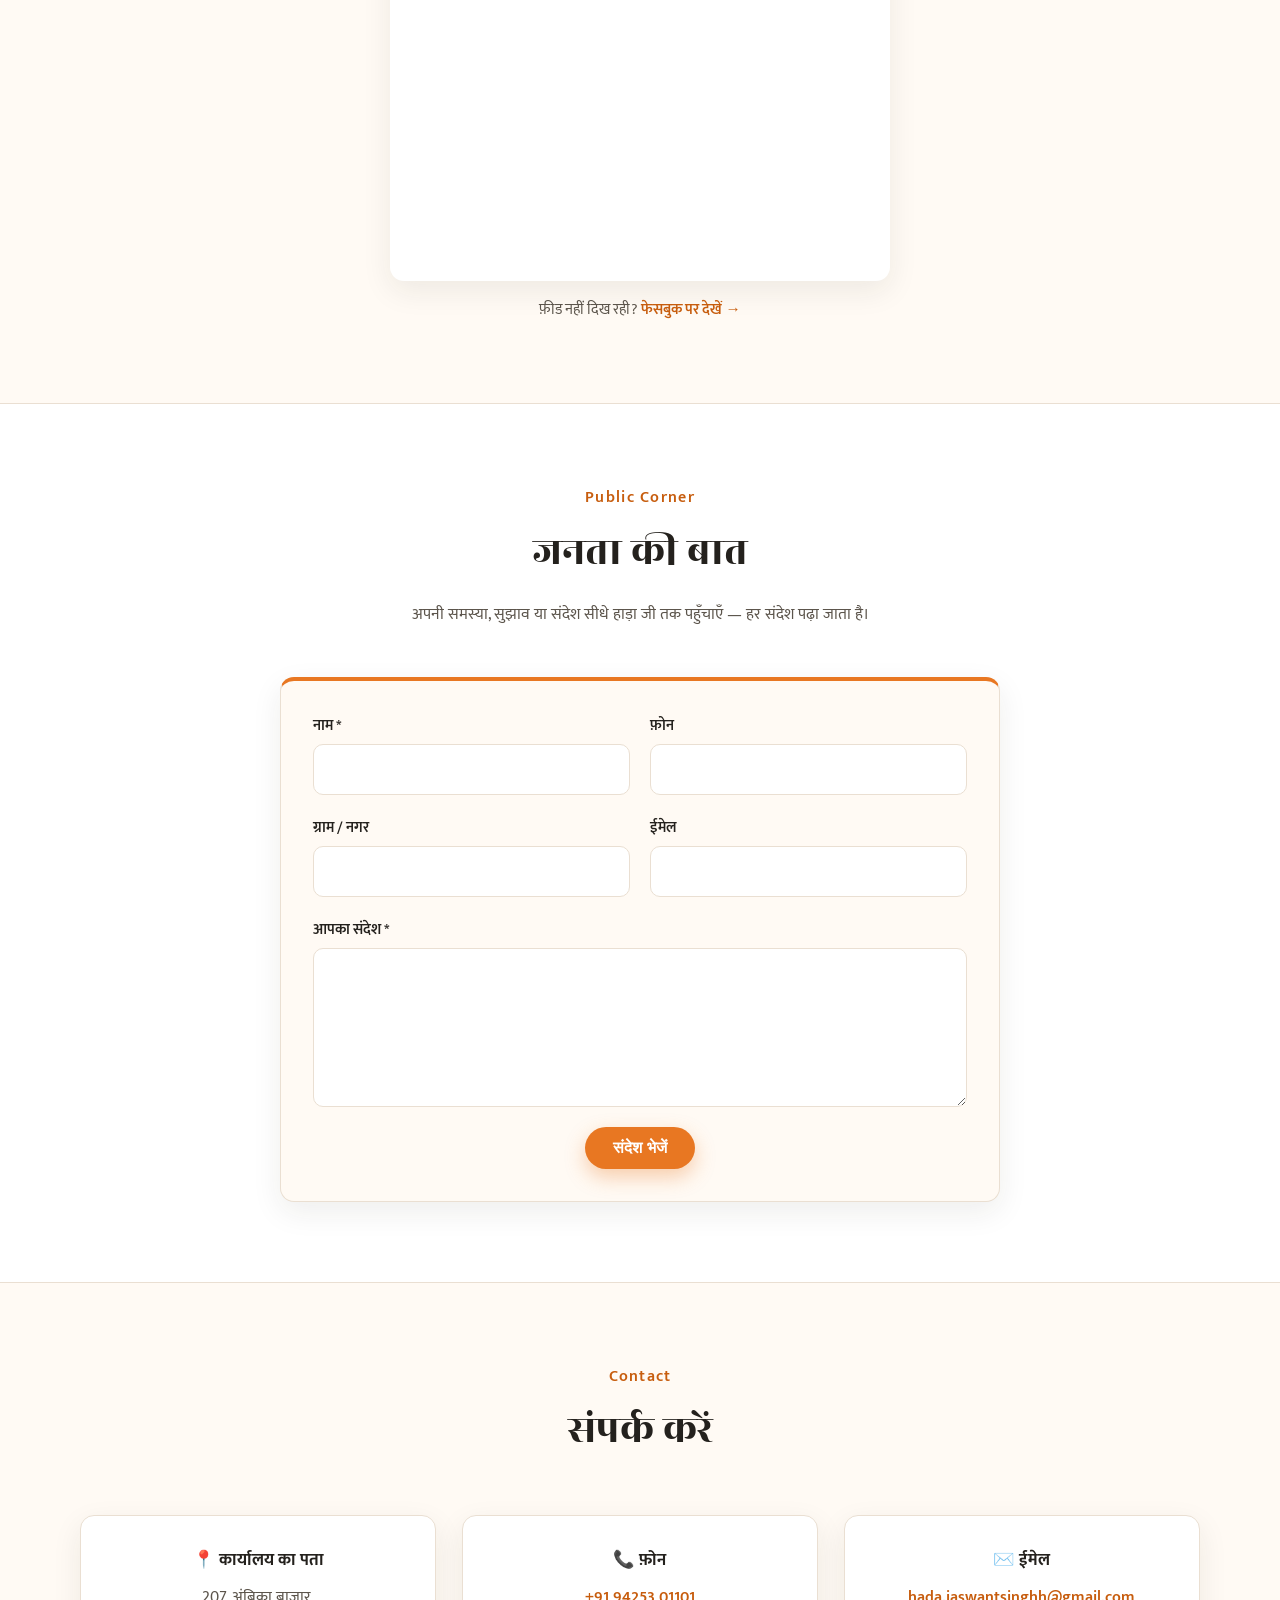
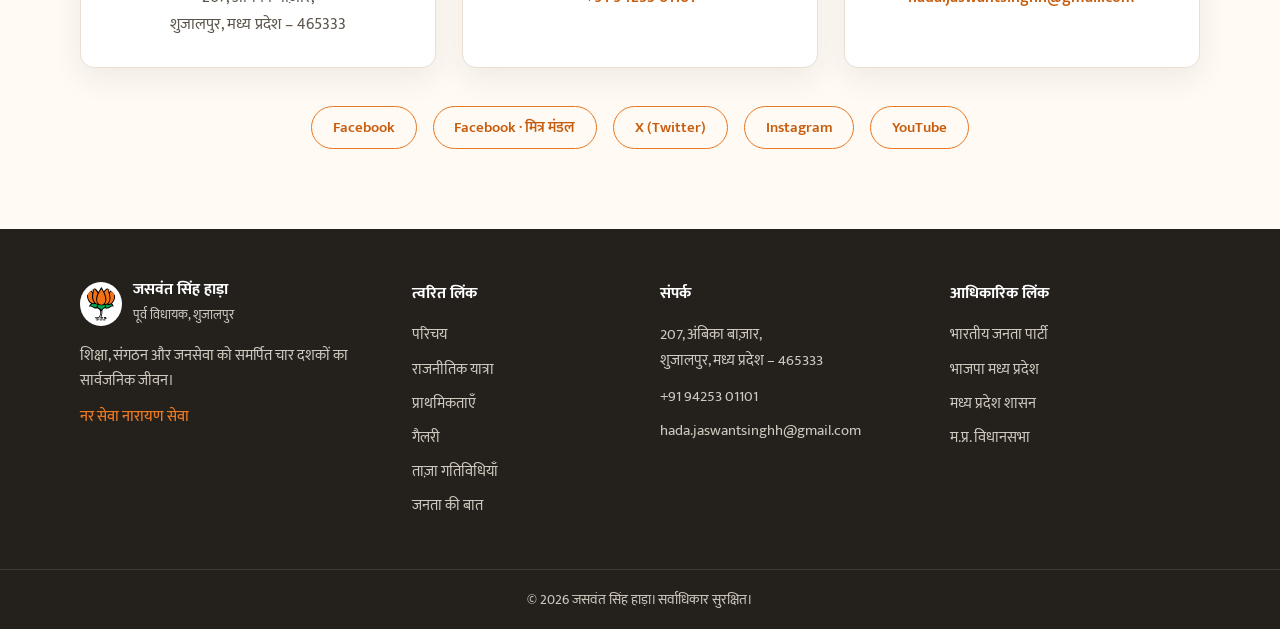
==== commit e880115b: "Add SEO: sitemap, robots.txt, canonical, Open Graph, Person schema Co-Authored-By: Claude Fable 5 <n" ====
--- a/index.html
+++ b/index.html
@@ -5,6 +5,63 @@
   <meta name="viewport" content="width=device-width, initial-scale=1.0" />
   <title>जसवंत सिंह हाड़ा | पूर्व विधायक, शुजालपुर</title>
   <meta name="description" content="जसवंत सिंह हाड़ा — पूर्व विधायक, शुजालपुर (मध्य प्रदेश), भारतीय जनता पार्टी की आधिकारिक वेबसाइट। Official website of Jaswant Singh Hada — former MLA, Shujalpur, Madhya Pradesh (BJP)." />
+  <link rel="canonical" href="https://hada-jaswant.github.io/" />
+
+  <!-- Open Graph / social sharing -->
+  <meta property="og:type" content="profile" />
+  <meta property="og:title" content="जसवंत सिंह हाड़ा | Jaswant Singh Hada — पूर्व विधायक, शुजालपुर" />
+  <meta property="og:description" content="भारतीय जनता पार्टी के वरिष्ठ नेता, दो बार के विधायक (2008 व 2013), शुजालपुर — आधिकारिक वेबसाइट। Official website of the two-term MLA from Shujalpur, Madhya Pradesh." />
+  <meta property="og:url" content="https://hada-jaswant.github.io/" />
+  <meta property="og:image" content="https://hada-jaswant.github.io/images/jaswant-singh-hada.jpg" />
+  <meta property="og:locale" content="hi_IN" />
+  <meta property="og:locale:alternate" content="en_IN" />
+  <meta name="twitter:card" content="summary_large_image" />
+  <meta name="twitter:title" content="जसवंत सिंह हाड़ा | Jaswant Singh Hada — पूर्व विधायक, शुजालपुर" />
+  <meta name="twitter:image" content="https://hada-jaswant.github.io/images/jaswant-singh-hada.jpg" />
+
+  <!-- Structured data for Google -->
+  <script type="application/ld+json">
+  {
+    "@context": "https://schema.org",
+    "@type": "Person",
+    "name": "Jaswant Singh Hada",
+    "alternateName": ["जसवंत सिंह हाड़ा", "Jaswant Singh Hada Shujalpur"],
+    "birthDate": "1959-10-28",
+    "birthPlace": {
+      "@type": "Place",
+      "name": "Chhilocha, Shajapur district, Madhya Pradesh, India"
+    },
+    "jobTitle": "Former Member of Legislative Assembly (MLA), Shujalpur",
+    "affiliation": {
+      "@type": "Organization",
+      "name": "Bharatiya Janata Party",
+      "url": "https://www.bjp.org"
+    },
+    "alumniOf": {
+      "@type": "CollegeOrUniversity",
+      "name": "Vikram University, Ujjain"
+    },
+    "address": {
+      "@type": "PostalAddress",
+      "streetAddress": "207, Ambika Bazar",
+      "addressLocality": "Shujalpur",
+      "addressRegion": "Madhya Pradesh",
+      "postalCode": "465333",
+      "addressCountry": "IN"
+    },
+    "telephone": "+91-9425301101",
+    "email": "mailto:hada.jaswantsinghh@gmail.com",
+    "url": "https://hada-jaswant.github.io/",
+    "image": "https://hada-jaswant.github.io/images/jaswant-singh-hada.jpg",
+    "sameAs": [
+      "https://www.facebook.com/Hada.JaswantSingh",
+      "https://www.facebook.com/hada.jaswant",
+      "https://x.com/Hada4Shujalpur",
+      "https://www.instagram.com/jaswant.hada",
+      "https://youtube.com/@hada.jaswant"
+    ]
+  }
+  </script>
   <link rel="preconnect" href="https://fonts.googleapis.com" />
   <link rel="preconnect" href="https://fonts.gstatic.com" crossorigin />
   <link href="https://fonts.googleapis.com/css2?family=Mukta:wght@300;400;500;600;700&family=Rozha+One&display=swap" rel="stylesheet" />
